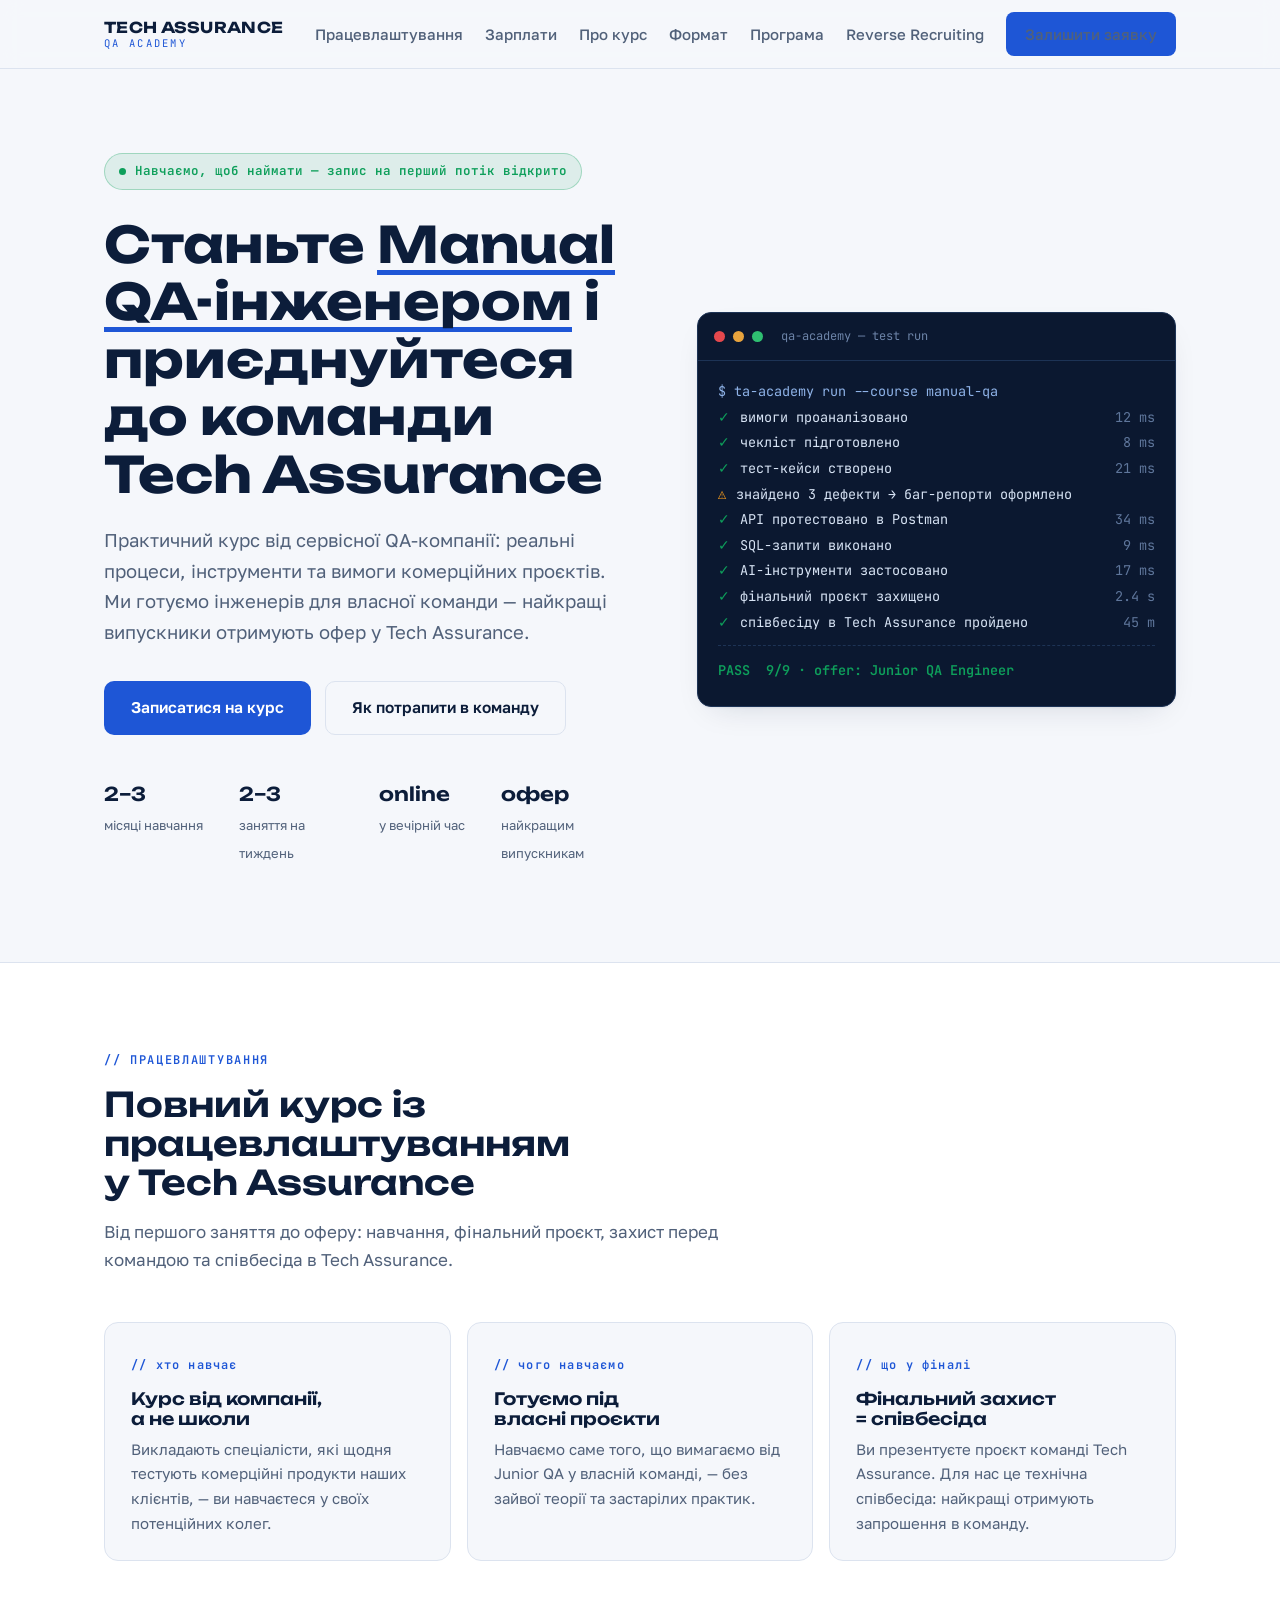
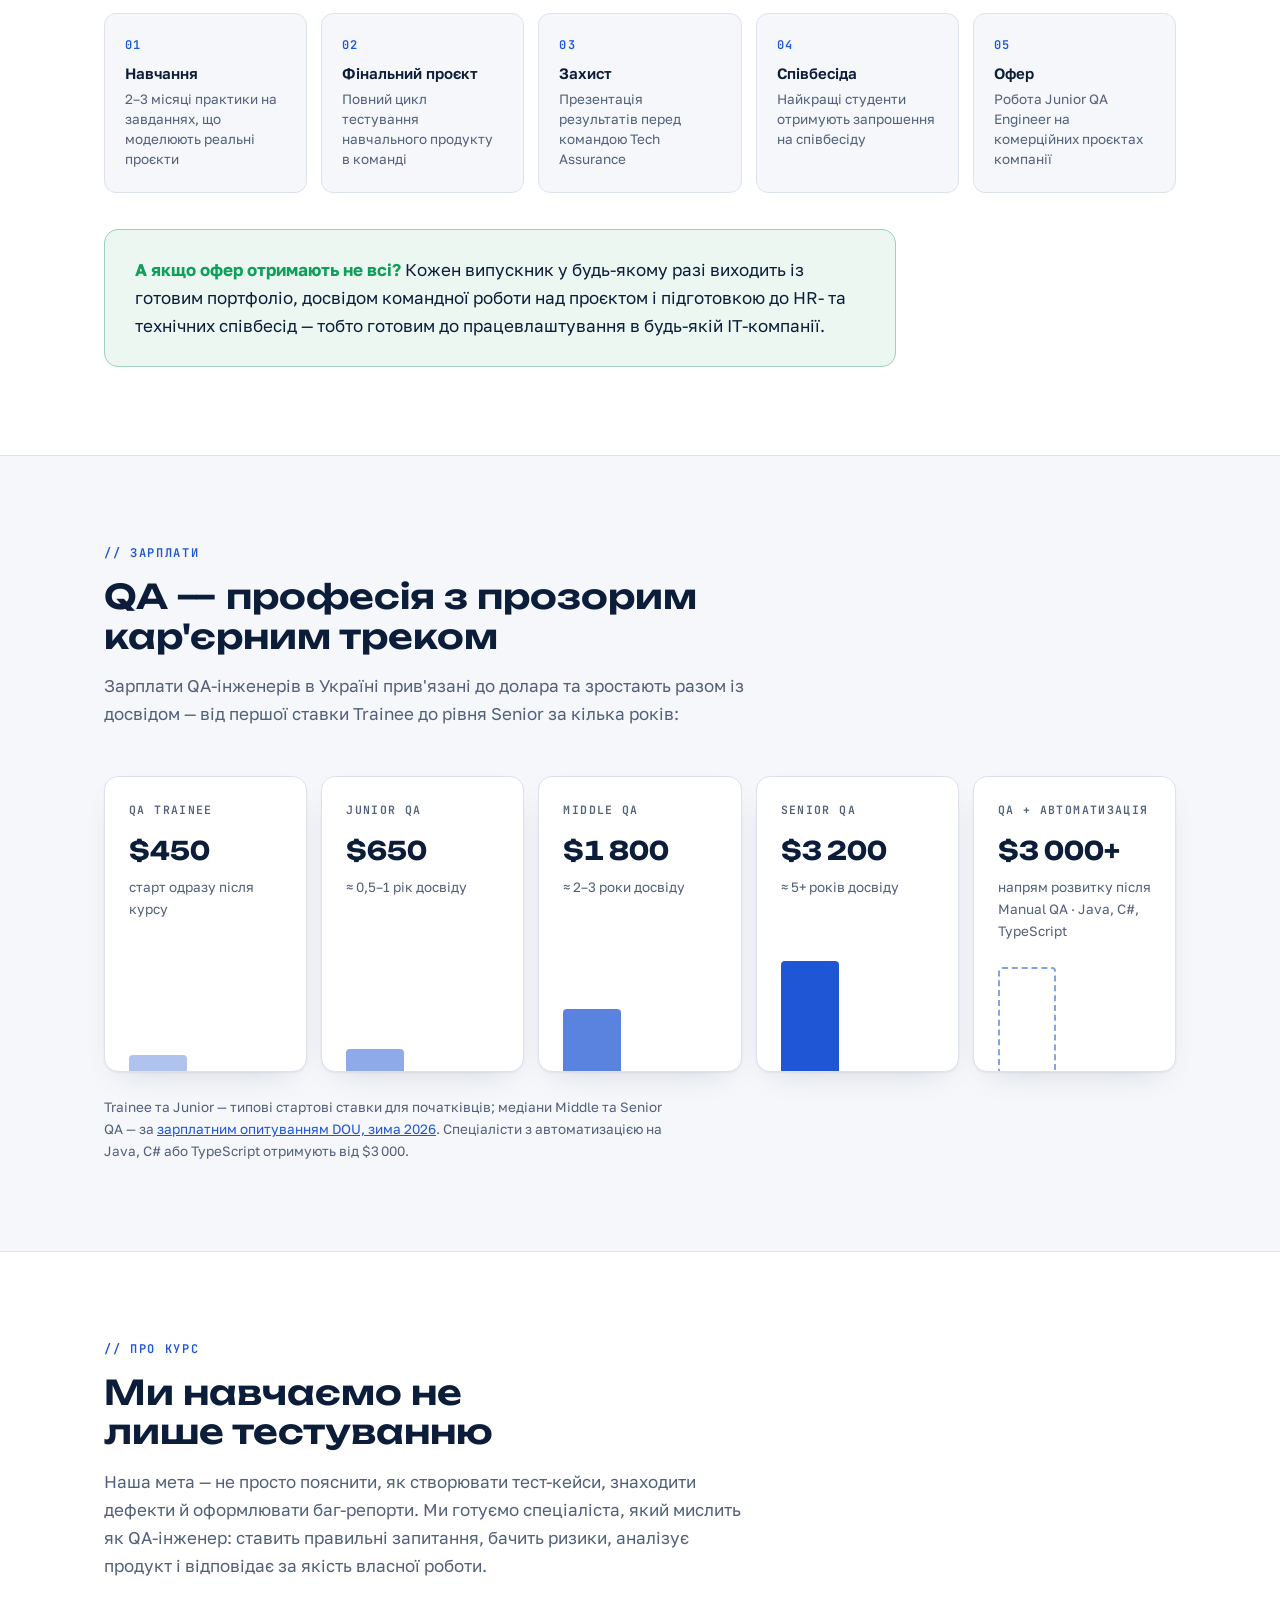
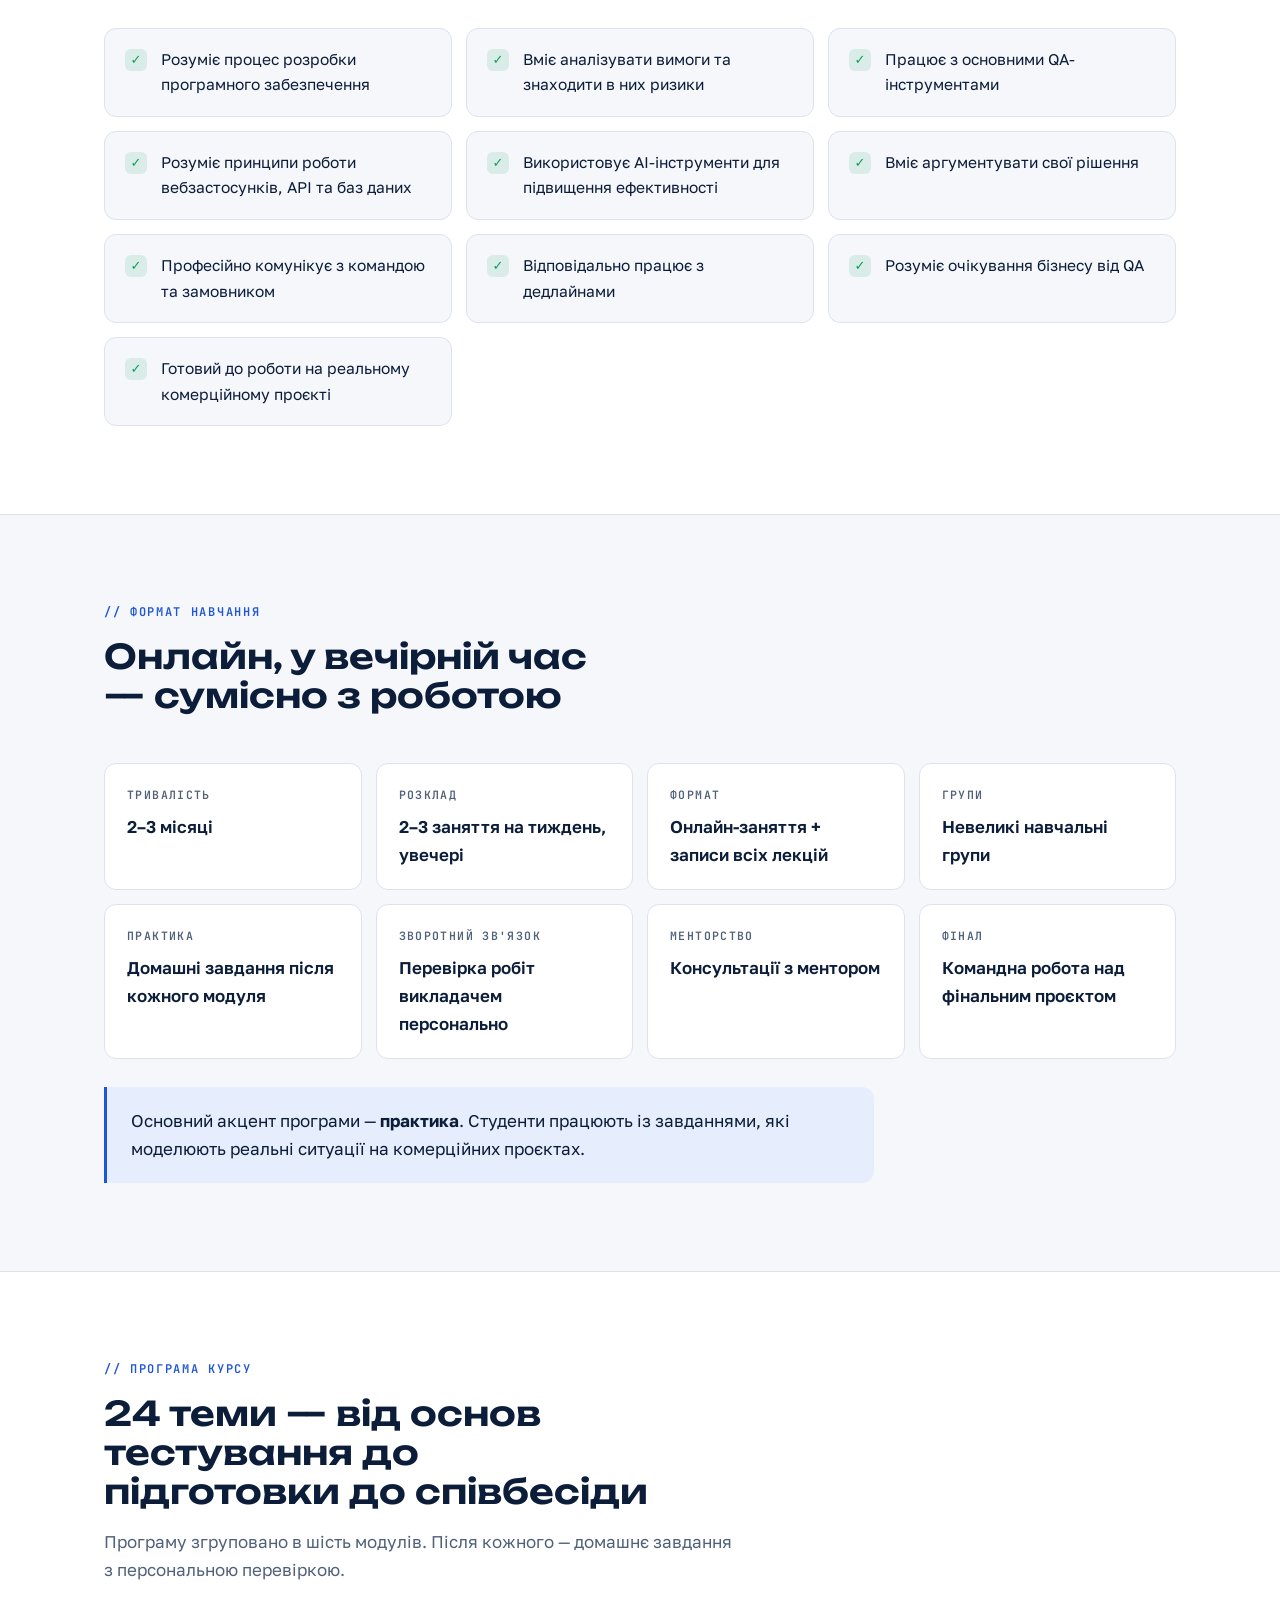
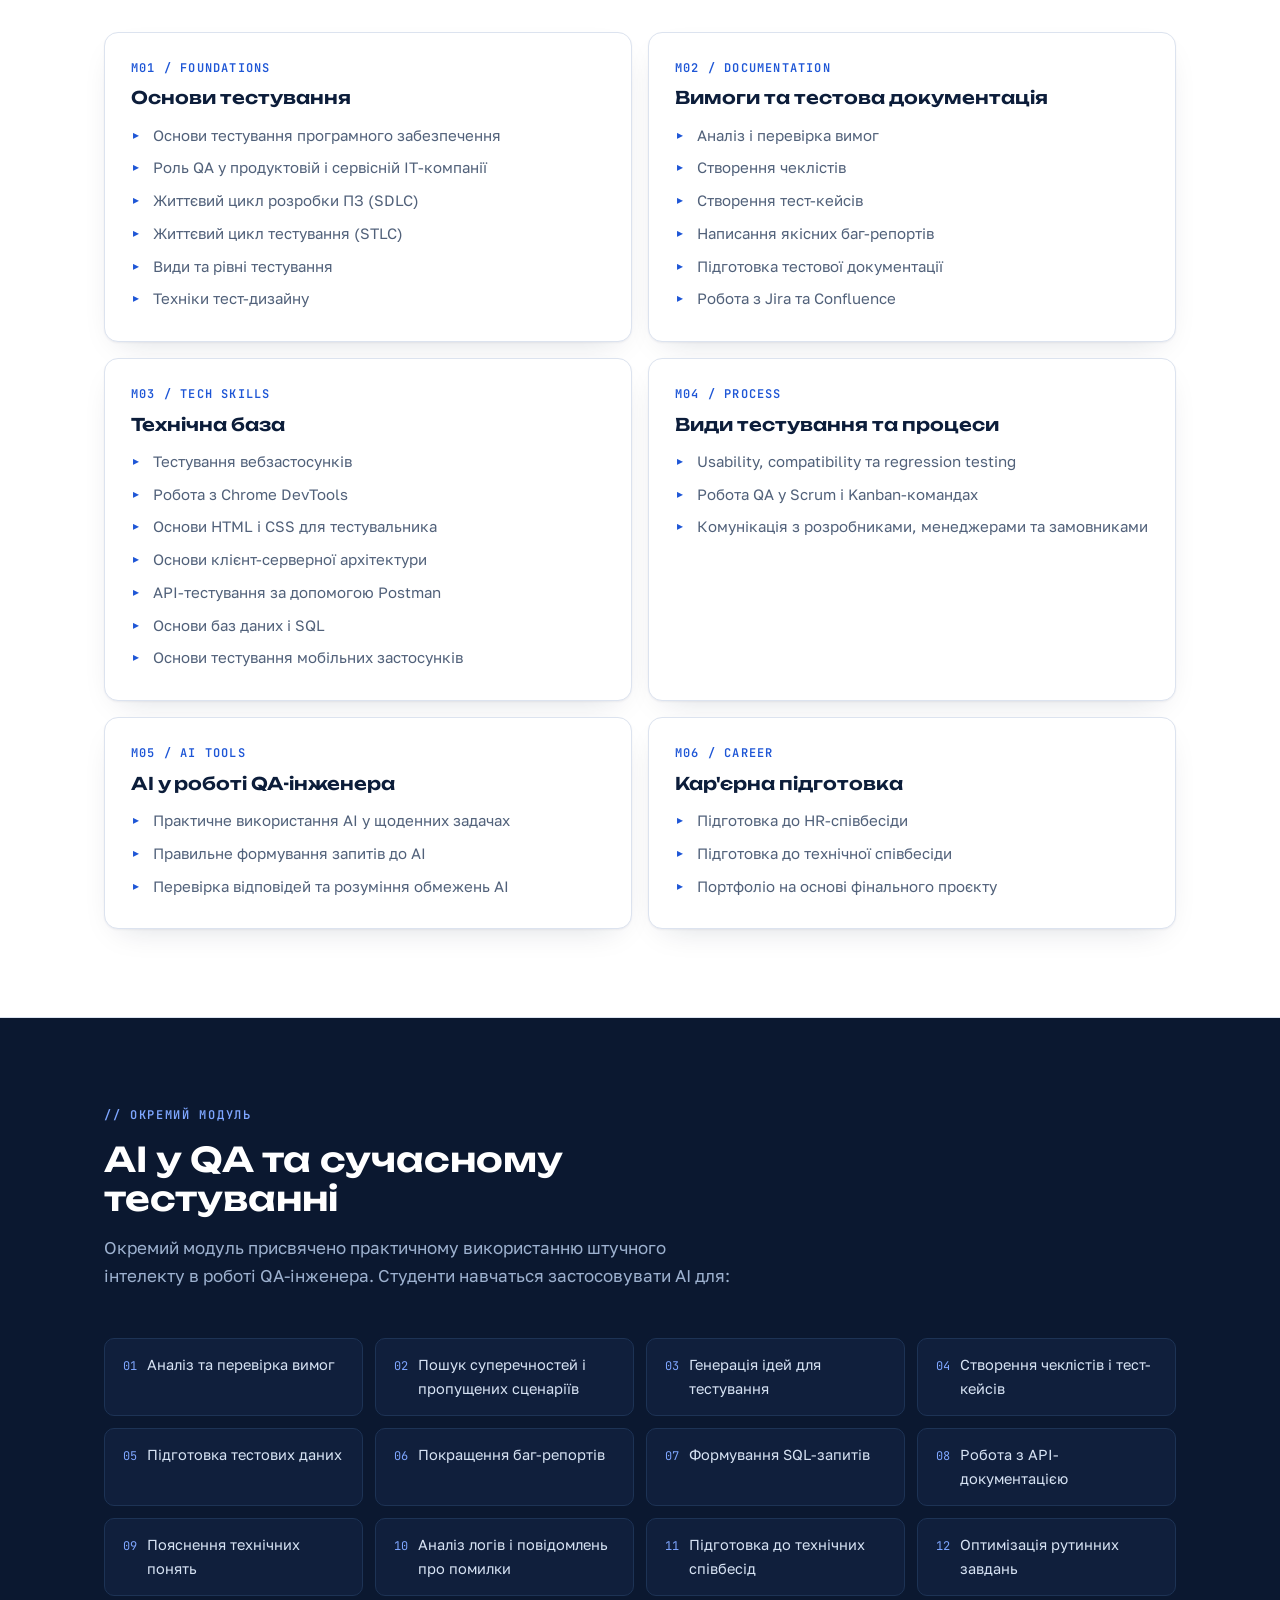
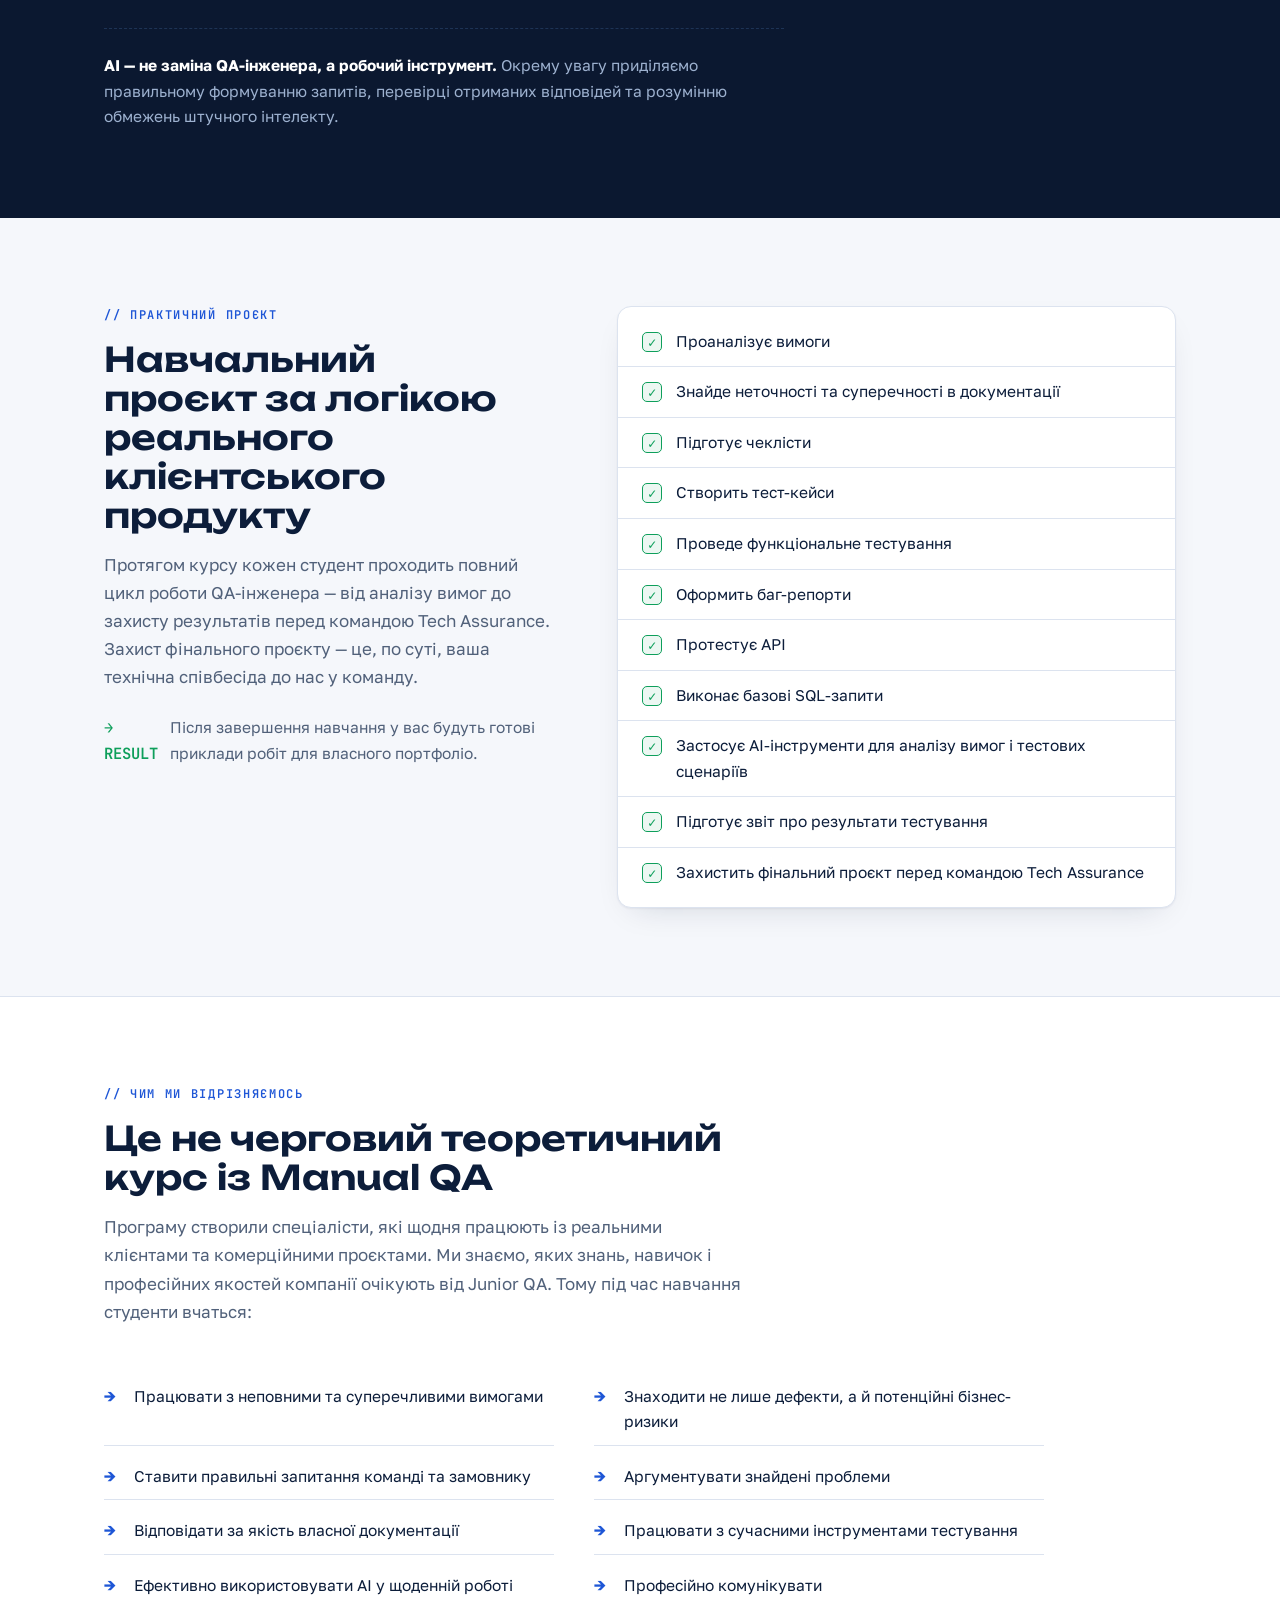
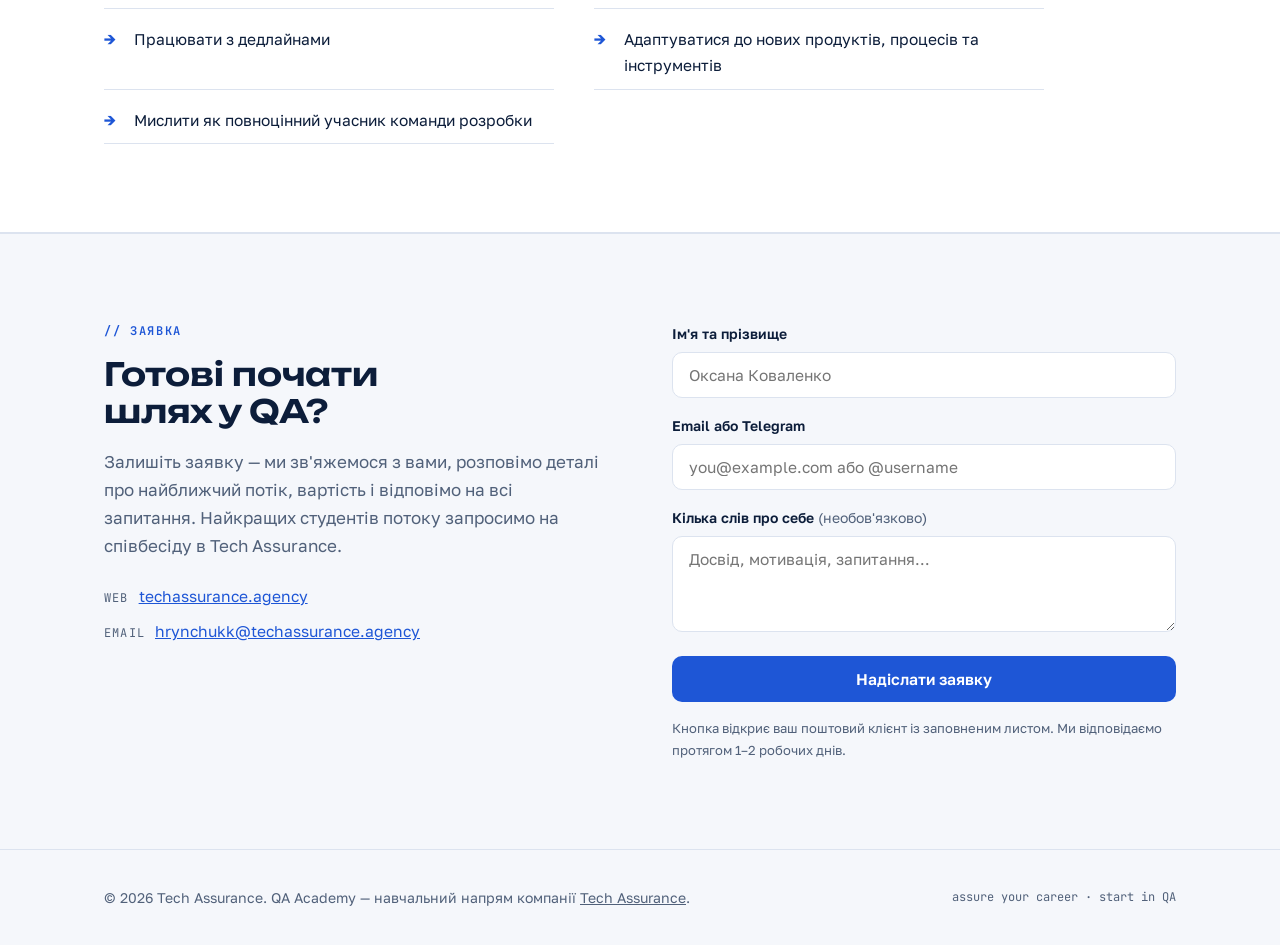
==== index.html @ d57b87f7 "Add Reverse Recruiting page; extract shared design system to assets/ Turn the single-page landing in" ====
<!DOCTYPE html>
<html lang="uk">
<head>
<meta charset="UTF-8">
<meta name="viewport" content="width=device-width, initial-scale=1.0">
<title>Tech Assurance QA Academy — курс «Manual QA Engineer»</title>
<meta name="description" content="Практична програма підготовки Manual QA-інженерів до роботи на реальних комерційних проєктах. Онлайн, 2–3 місяці, з можливістю працевлаштування в Tech Assurance.">
<link rel="preconnect" href="https://fonts.googleapis.com">
<link rel="preconnect" href="https://fonts.gstatic.com" crossorigin>
<link href="https://fonts.googleapis.com/css2?family=Unbounded:wght@500;600;700&family=Golos+Text:wght@400;500;600&family=JetBrains+Mono:wght@400;600&display=swap" rel="stylesheet">
<link rel="stylesheet" href="assets/styles.css">
<script>document.documentElement.classList.add("js");</script>
</head>
<body>

<header class="site-header">
  <div class="wrap">
    <a class="logo" href="#top" aria-label="Tech Assurance QA Academy — на початок сторінки">
      <strong>TECH ASSURANCE</strong>
      <span>QA Academy</span>
    </a>
    <nav class="nav" id="nav" aria-label="Основна навігація">
      <a href="#career">Працевлаштування</a>
      <a href="#salary">Зарплати</a>
      <a href="#about">Про курс</a>
      <a href="#format">Формат</a>
      <a href="#program">Програма</a>
      <a href="reverse-recruiting.html">Reverse Recruiting</a>
      <a class="btn btn-primary btn-sm" href="#apply">Залишити заявку</a>
    </nav>
    <button class="nav-toggle" id="navToggle" aria-expanded="false" aria-controls="nav" aria-label="Відкрити меню">☰</button>
  </div>
</header>

<main id="top">

  <!-- ================= HERO ================= -->
  <section class="hero" aria-labelledby="hero-title">
    <div class="wrap">
      <div>
        <span class="hero-badge"><i class="dot" aria-hidden="true"></i>Навчаємо, щоб наймати — запис на перший потік відкрито</span>
        <h1 id="hero-title">Станьте <em>Manual QA-інженером</em> і приєднуйтеся до команди Tech Assurance</h1>
        <p class="hero-sub">Практичний курс від сервісної QA-компанії: реальні процеси, інструменти та вимоги комерційних проєктів. Ми готуємо інженерів для власної команди — найкращі випускники отримують офер у Tech Assurance.</p>
        <div class="hero-cta">
          <a class="btn btn-primary" href="#apply">Записатися на курс</a>
          <a class="btn btn-ghost" href="#career">Як потрапити в команду</a>
        </div>
        <div class="hero-stats" role="list">
          <div role="listitem"><strong>2–3</strong><span>місяці навчання</span></div>
          <div role="listitem"><strong>2–3</strong><span>заняття на тиждень</span></div>
          <div role="listitem"><strong>online</strong><span>у вечірній час</span></div>
          <div role="listitem"><strong>офер</strong><span>найкращим випускникам</span></div>
        </div>
      </div>

      <div class="term" aria-hidden="true">
        <div class="term-bar"><i></i><i></i><i></i><span>qa-academy — test run</span></div>
        <div class="term-body">
          <div class="line"><span class="cmd">$ ta-academy run --course manual-qa</span></div>
          <div class="line"><span class="ok">✓</span> вимоги проаналізовано <span class="dim">12 ms</span></div>
          <div class="line"><span class="ok">✓</span> чекліст підготовлено <span class="dim">8 ms</span></div>
          <div class="line"><span class="ok">✓</span> тест-кейси створено <span class="dim">21 ms</span></div>
          <div class="line"><span class="warn-t">⚠</span> знайдено 3 дефекти → баг-репорти оформлено</div>
          <div class="line"><span class="ok">✓</span> API протестовано в Postman <span class="dim">34 ms</span></div>
          <div class="line"><span class="ok">✓</span> SQL-запити виконано <span class="dim">9 ms</span></div>
          <div class="line"><span class="ok">✓</span> AI-інструменти застосовано <span class="dim">17 ms</span></div>
          <div class="line"><span class="ok">✓</span> фінальний проєкт захищено <span class="dim">2.4 s</span></div>
          <div class="line"><span class="ok">✓</span> співбесіду в Tech Assurance пройдено <span class="dim">45 m</span></div>
          <div class="line result">PASS &nbsp;9/9 · offer: Junior QA Engineer</div>
        </div>
      </div>
    </div>
  </section>

  <!-- ================= CAREER / HIRING ================= -->
  <section class="band" id="career" aria-labelledby="career-title">
    <div class="wrap">
      <div class="section-head reveal">
        <span class="eyebrow">// працевлаштування</span>
        <h2 id="career-title">Повний курс із працевлаштуванням у Tech Assurance</h2>
        <p>Від першого заняття до оферу: навчання, фінальний проєкт, захист перед командою та співбесіда в Tech Assurance.</p>
      </div>
      <div class="hire-cards">
        <div class="hire-card reveal">
          <span class="num">// хто навчає</span>
          <h3>Курс від компанії, а не школи</h3>
          <p>Викладають спеціалісти, які щодня тестують комерційні продукти наших клієнтів, — ви навчаєтеся у своїх потенційних колег.</p>
        </div>
        <div class="hire-card reveal">
          <span class="num">// чого навчаємо</span>
          <h3>Готуємо під власні проєкти</h3>
          <p>Навчаємо саме того, що вимагаємо від Junior QA у власній команді, — без зайвої теорії та застарілих практик.</p>
        </div>
        <div class="hire-card reveal">
          <span class="num">// що у фіналі</span>
          <h3>Фінальний захист = співбесіда</h3>
          <p>Ви презентуєте проєкт команді Tech Assurance. Для нас це технічна співбесіда: найкращі отримують запрошення в команду.</p>
        </div>
      </div>
      <div class="path">
        <div class="path-step reveal">
          <h3>Навчання</h3>
          <p>2–3 місяці практики на завданнях, що моделюють реальні проєкти</p>
        </div>
        <div class="path-step reveal">
          <h3>Фінальний проєкт</h3>
          <p>Повний цикл тестування навчального продукту в команді</p>
        </div>
        <div class="path-step reveal">
          <h3>Захист</h3>
          <p>Презентація результатів перед командою Tech Assurance</p>
        </div>
        <div class="path-step reveal">
          <h3>Співбесіда</h3>
          <p>Найкращі студенти отримують запрошення на співбесіду</p>
        </div>
        <div class="path-step reveal">
          <h3>Офер</h3>
          <p>Робота Junior QA Engineer на комерційних проєктах компанії</p>
        </div>
      </div>
      <p class="employ-note reveal"><strong>А якщо офер отримають не всі?</strong> Кожен випускник у будь-якому разі виходить із готовим портфоліо, досвідом командної роботи над проєктом і підготовкою до HR- та технічних співбесід — тобто готовим до працевлаштування в будь-якій IT-компанії.</p>
    </div>
  </section>

  <!-- ================= SALARY ================= -->
  <section id="salary" aria-labelledby="salary-title">
    <div class="wrap">
      <div class="section-head reveal">
        <span class="eyebrow">// зарплати</span>
        <h2 id="salary-title">QA — професія з прозорим кар'єрним треком</h2>
        <p>Зарплати QA-інженерів в Україні прив'язані до долара та зростають разом із досвідом — від першої ставки Trainee до рівня Senior за кілька років:</p>
      </div>
      <div class="salary-grid">
        <div class="sal-tile reveal">
          <span class="level">QA Trainee</span>
          <div class="value">$450</div>
          <p class="note">старт одразу після курсу</p>
          <div class="sal-plot"><div class="sal-bar" style="--h:14%; --bar:color-mix(in srgb, var(--accent) 32%, var(--paper));"></div></div>
        </div>
        <div class="sal-tile reveal">
          <span class="level">Junior QA</span>
          <div class="value">$650</div>
          <p class="note">≈ 0,5–1 рік досвіду</p>
          <div class="sal-plot"><div class="sal-bar" style="--h:20%; --bar:color-mix(in srgb, var(--accent) 48%, var(--paper));"></div></div>
        </div>
        <div class="sal-tile reveal">
          <span class="level">Middle QA</span>
          <div class="value">$1&#8201;800</div>
          <p class="note">≈ 2–3 роки досвіду</p>
          <div class="sal-plot"><div class="sal-bar" style="--h:56%; --bar:color-mix(in srgb, var(--accent) 72%, var(--paper));"></div></div>
        </div>
        <div class="sal-tile reveal">
          <span class="level">Senior QA</span>
          <div class="value">$3&#8201;200</div>
          <p class="note">≈ 5+ років досвіду</p>
          <div class="sal-plot"><div class="sal-bar" style="--h:100%; --bar:var(--accent);"></div></div>
        </div>
        <div class="sal-tile reveal">
          <span class="level">QA + автоматизація</span>
          <div class="value">$3&#8201;000+</div>
          <p class="note">напрям розвитку після Manual QA · Java, C#, TypeScript</p>
          <div class="sal-plot"><div class="sal-bar open" style="--h:94%;"></div></div>
        </div>
      </div>
      <p class="salary-src reveal">Trainee та Junior — типові стартові ставки для початківців; медіани Middle та Senior QA — за <a href="https://dou.ua/lenta/articles/salary-report-qa-winter-2026/" target="_blank" rel="noopener">зарплатним опитуванням DOU, зима 2026</a>. Спеціалісти з автоматизацією на Java, C# або TypeScript отримують від $3&#8201;000.</p>
    </div>
  </section>

  <!-- ================= ABOUT / SKILLS ================= -->
  <section class="band" id="about" aria-labelledby="about-title">
    <div class="wrap">
      <div class="section-head reveal">
        <span class="eyebrow">// про курс</span>
        <h2 id="about-title">Ми навчаємо не лише тестуванню</h2>
        <p>Наша мета — не просто пояснити, як створювати тест-кейси, знаходити дефекти й оформлювати баг-репорти. Ми готуємо спеціаліста, який мислить як QA-інженер: ставить правильні запитання, бачить ризики, аналізує продукт і відповідає за якість власної роботи.</p>
      </div>
      <div class="skills-grid">
        <div class="skill reveal"><span class="tick">✓</span>Розуміє процес розробки програмного забезпечення</div>
        <div class="skill reveal"><span class="tick">✓</span>Вміє аналізувати вимоги та знаходити в них ризики</div>
        <div class="skill reveal"><span class="tick">✓</span>Працює з основними QA-інструментами</div>
        <div class="skill reveal"><span class="tick">✓</span>Розуміє принципи роботи вебзастосунків, API та баз даних</div>
        <div class="skill reveal"><span class="tick">✓</span>Використовує AI-інструменти для підвищення ефективності</div>
        <div class="skill reveal"><span class="tick">✓</span>Вміє аргументувати свої рішення</div>
        <div class="skill reveal"><span class="tick">✓</span>Професійно комунікує з командою та замовником</div>
        <div class="skill reveal"><span class="tick">✓</span>Відповідально працює з дедлайнами</div>
        <div class="skill reveal"><span class="tick">✓</span>Розуміє очікування бізнесу від QA</div>
        <div class="skill reveal"><span class="tick">✓</span>Готовий до роботи на реальному комерційному проєкті</div>
      </div>
    </div>
  </section>

  <!-- ================= FORMAT ================= -->
  <section id="format" aria-labelledby="format-title">
    <div class="wrap">
      <div class="section-head reveal">
        <span class="eyebrow">// формат навчання</span>
        <h2 id="format-title">Онлайн, у вечірній час — сумісно з роботою</h2>
      </div>
      <dl class="spec">
        <div class="spec-item reveal"><dt>Тривалість</dt><dd>2–3 місяці</dd></div>
        <div class="spec-item reveal"><dt>Розклад</dt><dd>2–3 заняття на тиждень, увечері</dd></div>
        <div class="spec-item reveal"><dt>Формат</dt><dd>Онлайн-заняття + записи всіх лекцій</dd></div>
        <div class="spec-item reveal"><dt>Групи</dt><dd>Невеликі навчальні групи</dd></div>
        <div class="spec-item reveal"><dt>Практика</dt><dd>Домашні завдання після кожного модуля</dd></div>
        <div class="spec-item reveal"><dt>Зворотний зв'язок</dt><dd>Перевірка робіт викладачем персонально</dd></div>
        <div class="spec-item reveal"><dt>Менторство</dt><dd>Консультації з ментором</dd></div>
        <div class="spec-item reveal"><dt>Фінал</dt><dd>Командна робота над фінальним проєктом</dd></div>
      </dl>
      <p class="format-note reveal">Основний акцент програми — <strong>практика</strong>. Студенти працюють із завданнями, які моделюють реальні ситуації на комерційних проєктах.</p>
    </div>
  </section>

  <!-- ================= PROGRAM ================= -->
  <section class="band" id="program" aria-labelledby="program-title">
    <div class="wrap">
      <div class="section-head reveal">
        <span class="eyebrow">// програма курсу</span>
        <h2 id="program-title">24 теми — від основ тестування до підготовки до співбесіди</h2>
        <p>Програму згруповано в шість модулів. Після кожного — домашнє завдання з персональною перевіркою.</p>
      </div>
      <div class="modules">
        <article class="module reveal">
          <span class="module-code">M01 / FOUNDATIONS</span>
          <h3>Основи тестування</h3>
          <ul>
            <li>Основи тестування програмного забезпечення</li>
            <li>Роль QA у продуктовій і сервісній IT-компанії</li>
            <li>Життєвий цикл розробки ПЗ (SDLC)</li>
            <li>Життєвий цикл тестування (STLC)</li>
            <li>Види та рівні тестування</li>
            <li>Техніки тест-дизайну</li>
          </ul>
        </article>
        <article class="module reveal">
          <span class="module-code">M02 / DOCUMENTATION</span>
          <h3>Вимоги та тестова документація</h3>
          <ul>
            <li>Аналіз і перевірка вимог</li>
            <li>Створення чеклістів</li>
            <li>Створення тест-кейсів</li>
            <li>Написання якісних баг-репортів</li>
            <li>Підготовка тестової документації</li>
            <li>Робота з Jira та Confluence</li>
          </ul>
        </article>
        <article class="module reveal">
          <span class="module-code">M03 / TECH SKILLS</span>
          <h3>Технічна база</h3>
          <ul>
            <li>Тестування вебзастосунків</li>
            <li>Робота з Chrome DevTools</li>
            <li>Основи HTML і CSS для тестувальника</li>
            <li>Основи клієнт-серверної архітектури</li>
            <li>API-тестування за допомогою Postman</li>
            <li>Основи баз даних і SQL</li>
            <li>Основи тестування мобільних застосунків</li>
          </ul>
        </article>
        <article class="module reveal">
          <span class="module-code">M04 / PROCESS</span>
          <h3>Види тестування та процеси</h3>
          <ul>
            <li>Usability, compatibility та regression testing</li>
            <li>Робота QA у Scrum і Kanban-командах</li>
            <li>Комунікація з розробниками, менеджерами та замовниками</li>
          </ul>
        </article>
        <article class="module reveal">
          <span class="module-code">M05 / AI TOOLS</span>
          <h3>AI у роботі QA-інженера</h3>
          <ul>
            <li>Практичне використання AI у щоденних задачах</li>
            <li>Правильне формування запитів до AI</li>
            <li>Перевірка відповідей та розуміння обмежень AI</li>
          </ul>
        </article>
        <article class="module reveal">
          <span class="module-code">M06 / CAREER</span>
          <h3>Кар'єрна підготовка</h3>
          <ul>
            <li>Підготовка до HR-співбесіди</li>
            <li>Підготовка до технічної співбесіди</li>
            <li>Портфоліо на основі фінального проєкту</li>
          </ul>
        </article>
      </div>
    </div>
  </section>

  <!-- ================= AI ================= -->
  <section class="ai-band" id="ai" aria-labelledby="ai-title">
    <div class="wrap">
      <div class="section-head reveal">
        <span class="eyebrow">// окремий модуль</span>
        <h2 id="ai-title">AI у QA та сучасному тестуванні</h2>
        <p>Окремий модуль присвячено практичному використанню штучного інтелекту в роботі QA-інженера. Студенти навчаться застосовувати AI для:</p>
      </div>
      <div class="ai-grid">
        <div class="ai-chip reveal"><span class="mono">01</span>Аналіз та перевірка вимог</div>
        <div class="ai-chip reveal"><span class="mono">02</span>Пошук суперечностей і пропущених сценаріїв</div>
        <div class="ai-chip reveal"><span class="mono">03</span>Генерація ідей для тестування</div>
        <div class="ai-chip reveal"><span class="mono">04</span>Створення чеклістів і тест-кейсів</div>
        <div class="ai-chip reveal"><span class="mono">05</span>Підготовка тестових даних</div>
        <div class="ai-chip reveal"><span class="mono">06</span>Покращення баг-репортів</div>
        <div class="ai-chip reveal"><span class="mono">07</span>Формування SQL-запитів</div>
        <div class="ai-chip reveal"><span class="mono">08</span>Робота з API-документацією</div>
        <div class="ai-chip reveal"><span class="mono">09</span>Пояснення технічних понять</div>
        <div class="ai-chip reveal"><span class="mono">10</span>Аналіз логів і повідомлень про помилки</div>
        <div class="ai-chip reveal"><span class="mono">11</span>Підготовка до технічних співбесід</div>
        <div class="ai-chip reveal"><span class="mono">12</span>Оптимізація рутинних завдань</div>
      </div>
      <p class="ai-note reveal"><strong>AI — не заміна QA-інженера, а робочий інструмент.</strong> Окрему увагу приділяємо правильному формуванню запитів, перевірці отриманих відповідей та розумінню обмежень штучного інтелекту.</p>
    </div>
  </section>

  <!-- ================= PROJECT ================= -->
  <section id="project" aria-labelledby="project-title">
    <div class="wrap project-wrap">
      <div class="section-head reveal" style="margin-bottom: 0;">
        <span class="eyebrow">// практичний проєкт</span>
        <h2 id="project-title">Навчальний проєкт за логікою реального клієнтського продукту</h2>
        <p style="margin-top: 16px;">Протягом курсу кожен студент проходить повний цикл роботи QA-інженера — від аналізу вимог до захисту результатів перед командою Tech Assurance. Захист фінального проєкту — це, по суті, ваша технічна співбесіда до нас у команду.</p>
        <div class="portfolio-note">
          <span class="mono">→ RESULT</span>
          <span>Після завершення навчання у вас будуть готові приклади робіт для власного портфоліо.</span>
        </div>
      </div>
      <ul class="checklist reveal">
        <li><span class="box">✓</span>Проаналізує вимоги</li>
        <li><span class="box">✓</span>Знайде неточності та суперечності в документації</li>
        <li><span class="box">✓</span>Підготує чеклісти</li>
        <li><span class="box">✓</span>Створить тест-кейси</li>
        <li><span class="box">✓</span>Проведе функціональне тестування</li>
        <li><span class="box">✓</span>Оформить баг-репорти</li>
        <li><span class="box">✓</span>Протестує API</li>
        <li><span class="box">✓</span>Виконає базові SQL-запити</li>
        <li><span class="box">✓</span>Застосує AI-інструменти для аналізу вимог і тестових сценаріїв</li>
        <li><span class="box">✓</span>Підготує звіт про результати тестування</li>
        <li><span class="box">✓</span>Захистить фінальний проєкт перед командою Tech Assurance</li>
      </ul>
    </div>
  </section>

  <!-- ================= DIFFERENCE ================= -->
  <section class="band" aria-labelledby="diff-title">
    <div class="wrap">
      <div class="section-head reveal">
        <span class="eyebrow">// чим ми відрізняємось</span>
        <h2 id="diff-title">Це не черговий теоретичний курс із Manual QA</h2>
        <p>Програму створили спеціалісти, які щодня працюють із реальними клієнтами та комерційними проєктами. Ми знаємо, яких знань, навичок і професійних якостей компанії очікують від Junior QA. Тому під час навчання студенти вчаться:</p>
      </div>
      <ul class="diff-grid">
        <li class="reveal">Працювати з неповними та суперечливими вимогами</li>
        <li class="reveal">Знаходити не лише дефекти, а й потенційні бізнес-ризики</li>
        <li class="reveal">Ставити правильні запитання команді та замовнику</li>
        <li class="reveal">Аргументувати знайдені проблеми</li>
        <li class="reveal">Відповідати за якість власної документації</li>
        <li class="reveal">Працювати з сучасними інструментами тестування</li>
        <li class="reveal">Ефективно використовувати AI у щоденній роботі</li>
        <li class="reveal">Професійно комунікувати</li>
        <li class="reveal">Працювати з дедлайнами</li>
        <li class="reveal">Адаптуватися до нових продуктів, процесів та інструментів</li>
        <li class="reveal">Мислити як повноцінний учасник команди розробки</li>
      </ul>
    </div>
  </section>

  <!-- ================= APPLY ================= -->
  <section class="apply" id="apply" aria-labelledby="apply-title">
    <div class="wrap apply-wrap">
      <div class="apply-side reveal">
        <span class="eyebrow">// заявка</span>
        <h2 id="apply-title">Готові почати шлях у QA?</h2>
        <p>Залишіть заявку — ми зв'яжемося з вами, розповімо деталі про найближчий потік, вартість і відповімо на всі запитання. Найкращих студентів потоку запросимо на співбесіду в Tech Assurance.</p>
        <ul class="apply-contacts">
          <li><span class="mono">Web</span><a href="https://www.techassurance.agency/" target="_blank" rel="noopener">techassurance.agency</a></li>
          <li><span class="mono">Email</span><a href="mailto:hrynchukk@techassurance.agency">hrynchukk@techassurance.agency</a></li>
        </ul>
      </div>
      <form class="form reveal" id="applyForm" data-mailto="hrynchukk@techassurance.agency" data-subject="Заявка на курс Manual QA Engineer">
        <div class="field">
          <label for="f-name">Ім'я та прізвище</label>
          <input id="f-name" name="name" type="text" required autocomplete="name" placeholder="Оксана Коваленко">
        </div>
        <div class="field">
          <label for="f-contact">Email або Telegram</label>
          <input id="f-contact" name="contact" type="text" required placeholder="you@example.com або @username">
        </div>
        <div class="field">
          <label for="f-message">Кілька слів про себе <span style="font-weight:400;color:var(--muted)">(необов'язково)</span></label>
          <textarea id="f-message" name="message" placeholder="Досвід, мотивація, запитання…"></textarea>
        </div>
        <button class="btn btn-primary" type="submit">Надіслати заявку</button>
        <p class="form-hint">Кнопка відкриє ваш поштовий клієнт із заповненим листом. Ми відповідаємо протягом 1–2 робочих днів.</p>
      </form>
    </div>
  </section>

</main>

<footer class="site-footer">
  <div class="wrap">
    <p>© 2026 Tech Assurance. QA Academy — навчальний напрям компанії <a href="https://www.techassurance.agency/" target="_blank" rel="noopener">Tech Assurance</a>.</p>
    <p class="mono" style="font-size:12px;">assure your career · start in QA</p>
  </div>
</footer>

<script defer src="assets/main.js"></script>

</body>
</html>
---- assets/styles.css ----
/* ============================================================
   Tech Assurance QA Academy — landing page
   Фірмові кольори винесено в токени нижче: щоб привести сторінку
   у відповідність до брендбуку, достатньо замінити значення тут.
   ============================================================ */
:root {
  --paper: #f5f7fb;
  --card: #ffffff;
  --ink: #0c1d3a;
  --muted: #51617a;
  --line: #dce3ef;
  --accent: #1e56d6;        /* основний брендовий колір (кнопки, посилання) */
  --accent-ink: #ffffff;
  --accent-soft: #e6edfc;
  --pass: #0e9f5b;          /* семантика QA: тест пройдено */
  --fail: #e5484d;          /* семантика QA: дефект */
  --warn: #d98b1f;          /* семантика QA: попередження */
  --term-bg: #0b1830;       /* термінал у hero — завжди темний */
  --term-ink: #d7e3f4;
  --term-line: #1d3355;
  --shadow: 0 1px 2px rgba(12, 29, 58, .05), 0 12px 32px -16px rgba(12, 29, 58, .18);
}
@media (prefers-color-scheme: dark) {
  :root {
    --paper: #0a1424;
    --card: #101d33;
    --ink: #e8eef7;
    --muted: #93a3bc;
    --line: #223350;
    --accent: #5b8cff;
    --accent-ink: #071228;
    --accent-soft: #16294a;
    --pass: #2fbf71;
    --fail: #f0666b;
    --warn: #e8a33d;
    --shadow: 0 1px 2px rgba(0, 0, 0, .3), 0 12px 32px -16px rgba(0, 0, 0, .5);
  }
}
:root[data-theme="light"] {
  --paper: #f5f7fb; --card: #ffffff; --ink: #0c1d3a; --muted: #51617a;
  --line: #dce3ef; --accent: #1e56d6; --accent-ink: #ffffff; --accent-soft: #e6edfc;
  --pass: #0e9f5b; --fail: #e5484d; --warn: #d98b1f;
  --shadow: 0 1px 2px rgba(12, 29, 58, .05), 0 12px 32px -16px rgba(12, 29, 58, .18);
}
:root[data-theme="dark"] {
  --paper: #0a1424; --card: #101d33; --ink: #e8eef7; --muted: #93a3bc;
  --line: #223350; --accent: #5b8cff; --accent-ink: #071228; --accent-soft: #16294a;
  --pass: #2fbf71; --fail: #f0666b; --warn: #e8a33d;
  --shadow: 0 1px 2px rgba(0, 0, 0, .3), 0 12px 32px -16px rgba(0, 0, 0, .5);
}

* { margin: 0; padding: 0; box-sizing: border-box; }
html { scroll-behavior: smooth; }
@media (prefers-reduced-motion: reduce) {
  html { scroll-behavior: auto; }
  *, *::before, *::after { animation: none !important; transition: none !important; }
}
body {
  font-family: "Golos Text", system-ui, -apple-system, "Segoe UI", sans-serif;
  background: var(--paper);
  color: var(--ink);
  line-height: 1.65;
  font-size: 17px;
  -webkit-font-smoothing: antialiased;
}
h1, h2, h3 {
  font-family: "Unbounded", "Golos Text", system-ui, sans-serif;
  line-height: 1.15;
  text-wrap: balance;
  font-weight: 600;
}
a { color: var(--accent); }
a:focus-visible, button:focus-visible, input:focus-visible, textarea:focus-visible, summary:focus-visible {
  outline: 2px solid var(--accent);
  outline-offset: 2px;
  border-radius: 4px;
}
.mono { font-family: "JetBrains Mono", ui-monospace, "SF Mono", Consolas, monospace; }
.wrap { max-width: 1120px; margin: 0 auto; padding: 0 24px; }
.eyebrow {
  font-family: "JetBrains Mono", ui-monospace, monospace;
  font-size: 12px;
  font-weight: 600;
  letter-spacing: .14em;
  text-transform: uppercase;
  color: var(--accent);
  display: block;
  margin-bottom: 14px;
}
section { padding: 88px 0; }
.section-head { max-width: 640px; margin-bottom: 48px; }
.section-head h2 { font-size: clamp(24px, 3.4vw, 34px); margin-bottom: 16px; }
.section-head p { color: var(--muted); max-width: 60ch; }

/* ---------- header ---------- */
.site-header {
  position: sticky; top: 0; z-index: 50;
  background: color-mix(in srgb, var(--paper) 88%, transparent);
  backdrop-filter: blur(10px);
  border-bottom: 1px solid var(--line);
}
.site-header .wrap {
  display: flex; align-items: center; justify-content: space-between;
  height: 68px; gap: 24px;
}
.logo { display: flex; flex-direction: column; text-decoration: none; color: var(--ink); line-height: 1.2; }
.logo strong {
  font-family: "Unbounded", sans-serif; font-weight: 700;
  font-size: 15px; letter-spacing: .02em; white-space: nowrap;
}
.logo span {
  font-family: "JetBrains Mono", monospace; font-size: 10.5px;
  letter-spacing: .22em; text-transform: uppercase; color: var(--accent);
}
.nav { display: flex; gap: 22px; align-items: center; }
.nav a {
  text-decoration: none; color: var(--muted); font-size: 15px; font-weight: 500;
  transition: color .15s;
}
.nav a:hover { color: var(--ink); }
.btn {
  display: inline-flex; align-items: center; justify-content: center; gap: 8px;
  font-family: inherit; font-size: 15.5px; font-weight: 600;
  padding: 13px 26px; border-radius: 10px; border: 1px solid transparent;
  cursor: pointer; text-decoration: none; white-space: nowrap;
  transition: transform .15s, box-shadow .15s, background .15s;
}
.btn-primary { background: var(--accent); color: var(--accent-ink); }
.btn-primary:hover { transform: translateY(-1px); box-shadow: 0 8px 20px -8px var(--accent); }
.btn-ghost { border-color: var(--line); color: var(--ink); background: transparent; }
.btn-ghost:hover { border-color: var(--accent); color: var(--accent); }
.btn-sm { padding: 9px 18px; font-size: 14px; border-radius: 8px; }
.nav-toggle {
  display: none; background: none; border: 1px solid var(--line); border-radius: 8px;
  width: 42px; height: 42px; cursor: pointer; color: var(--ink); font-size: 18px;
}
@media (max-width: 980px) {
  .nav {
    display: none; position: absolute; top: 68px; left: 0; right: 0;
    flex-direction: column; align-items: stretch; gap: 0;
    background: var(--paper); border-bottom: 1px solid var(--line); padding: 8px 24px 16px;
  }
  .nav.open { display: flex; }
  .nav a { padding: 12px 0; border-bottom: 1px solid var(--line); }
  .nav a:last-of-type { border-bottom: none; }
  .nav .btn { margin-top: 10px; }
  .nav-toggle { display: block; }
}

/* ---------- hero ---------- */
.hero { padding: 84px 0 96px; overflow: hidden; }
.hero .wrap {
  display: grid; grid-template-columns: minmax(0, 1.05fr) minmax(0, .95fr);
  gap: 64px; align-items: center;
}
.hero-badge {
  display: inline-flex; align-items: center; gap: 9px;
  font-family: "JetBrains Mono", monospace; font-size: 12.5px; font-weight: 600;
  color: var(--pass); background: color-mix(in srgb, var(--pass) 10%, transparent);
  border: 1px solid color-mix(in srgb, var(--pass) 30%, transparent);
  padding: 7px 14px; border-radius: 999px; margin-bottom: 26px;
}
.hero-badge .dot {
  width: 7px; height: 7px; border-radius: 50%; background: var(--pass);
  animation: pulse 2s infinite;
}
@keyframes pulse { 50% { opacity: .35; } }
.hero h1 { font-size: clamp(30px, 4.6vw, 50px); font-weight: 700; margin-bottom: 22px; }
.hero h1 em {
  font-style: normal; color: var(--ink);
  text-decoration: underline;
  text-decoration-color: var(--accent);
  text-decoration-thickness: 5px;
  text-underline-offset: 7px;
  text-decoration-skip-ink: none;
}
.hero-sub { color: var(--muted); font-size: 18.5px; max-width: 54ch; margin-bottom: 34px; }
.hero-cta { display: flex; gap: 14px; flex-wrap: wrap; margin-bottom: 44px; }
.hero-stats {
  display: grid; grid-template-columns: repeat(4, auto); gap: 12px 36px;
  justify-content: start;
}
.hero-stats div strong {
  display: block; font-family: "Unbounded", sans-serif;
  font-size: 19px; font-weight: 600; font-variant-numeric: tabular-nums;
}
.hero-stats div span { font-size: 13px; color: var(--muted); }
@media (max-width: 980px) {
  .hero .wrap { grid-template-columns: 1fr; gap: 48px; }
  .hero-stats { grid-template-columns: repeat(2, auto); }
}

/* терминал «прогону тестів» */
.term {
  background: var(--term-bg); color: var(--term-ink);
  border: 1px solid var(--term-line); border-radius: 14px;
  box-shadow: var(--shadow);
  font-family: "JetBrains Mono", ui-monospace, monospace;
  font-size: 13.5px; line-height: 1.9;
  overflow: hidden;
}
.term-bar {
  display: flex; align-items: center; gap: 8px;
  padding: 12px 16px; border-bottom: 1px solid var(--term-line);
}
.term-bar i { width: 11px; height: 11px; border-radius: 50%; display: block; }
.term-bar i:nth-child(1) { background: #e5484d; }
.term-bar i:nth-child(2) { background: #e8a33d; }
.term-bar i:nth-child(3) { background: #2fbf71; }
.term-bar span { margin-left: 10px; font-size: 12px; color: #6d84a8; }
.term-body { padding: 18px 20px 22px; overflow-x: auto; }
.term-body .line { display: flex; gap: 10px; white-space: nowrap; opacity: 0; animation: rise .4s ease forwards; }
.term-body .line:nth-child(1)  { animation-delay: .2s; }
.term-body .line:nth-child(2)  { animation-delay: .7s; }
.term-body .line:nth-child(3)  { animation-delay: 1.1s; }
.term-body .line:nth-child(4)  { animation-delay: 1.5s; }
.term-body .line:nth-child(5)  { animation-delay: 1.9s; }
.term-body .line:nth-child(6)  { animation-delay: 2.3s; }
.term-body .line:nth-child(7)  { animation-delay: 2.7s; }
.term-body .line:nth-child(8)  { animation-delay: 3.1s; }
.term-body .line:nth-child(9)  { animation-delay: 3.5s; }
.term-body .line:nth-child(10) { animation-delay: 4.1s; }
.term-body .line:nth-child(11) { animation-delay: 4.7s; }
@keyframes rise { from { opacity: 0; transform: translateY(4px); } to { opacity: 1; transform: none; } }
@media (prefers-reduced-motion: reduce) { .term-body .line { opacity: 1; } }
.term .ok { color: var(--pass); }
.term .warn-t { color: var(--warn); }
.term .cmd { color: #8fb3e8; }
.term .dim { color: #5f769b; margin-left: auto; }
.term .result {
  margin-top: 10px; padding-top: 12px; border-top: 1px dashed var(--term-line);
  color: var(--pass); font-weight: 600;
}

/* ---------- skills ---------- */
.band { background: var(--card); border-top: 1px solid var(--line); border-bottom: 1px solid var(--line); }
.skills-grid {
  display: grid; grid-template-columns: repeat(auto-fill, minmax(320px, 1fr));
  gap: 14px;
}
.skill {
  display: flex; gap: 14px; align-items: flex-start;
  background: var(--paper); border: 1px solid var(--line); border-radius: 12px;
  padding: 18px 20px; font-size: 15.5px;
}
.skill .tick {
  flex: none; width: 22px; height: 22px; margin-top: 2px;
  border-radius: 6px; background: color-mix(in srgb, var(--pass) 12%, transparent);
  color: var(--pass); display: grid; place-items: center; font-size: 13px; font-weight: 700;
}

/* ---------- format ---------- */
.spec {
  display: grid; grid-template-columns: repeat(auto-fit, minmax(240px, 1fr));
  gap: 14px;
}
.spec-item {
  background: var(--card); border: 1px solid var(--line); border-radius: 12px;
  padding: 22px 22px 20px;
}
.spec-item dt {
  font-family: "JetBrains Mono", monospace; font-size: 11.5px; font-weight: 600;
  letter-spacing: .12em; text-transform: uppercase; color: var(--muted); margin-bottom: 8px;
}
.spec-item dd { font-weight: 600; font-size: 17px; }
.format-note {
  margin-top: 28px; padding: 20px 24px; border-left: 3px solid var(--accent);
  background: var(--accent-soft); border-radius: 0 12px 12px 0;
  color: var(--ink); max-width: 70ch;
}

/* ---------- program ---------- */
.modules { display: grid; grid-template-columns: 1fr 1fr; gap: 16px; }
@media (max-width: 860px) { .modules { grid-template-columns: 1fr; } }
.module {
  background: var(--card); border: 1px solid var(--line); border-radius: 14px;
  padding: 26px 26px 22px; box-shadow: var(--shadow);
}
.module-code {
  font-family: "JetBrains Mono", monospace; font-size: 12px; font-weight: 600;
  color: var(--accent); letter-spacing: .1em; margin-bottom: 10px; display: block;
}
.module h3 { font-size: 17.5px; margin-bottom: 14px; }
.module ul { list-style: none; }
.module li {
  position: relative; padding-left: 22px; margin-bottom: 8px;
  font-size: 15px; color: var(--muted);
}
.module li::before {
  content: "▸"; position: absolute; left: 2px; color: var(--accent); font-size: 12px; top: 2px;
}

/* ---------- AI band ---------- */
.ai-band { background: var(--term-bg); color: var(--term-ink); }
.ai-band .eyebrow { color: #7ea6ff; }
.ai-band h2 { color: #ffffff; }
.ai-band .section-head p { color: #9db1cf; }
.ai-grid { display: grid; grid-template-columns: repeat(auto-fill, minmax(250px, 1fr)); gap: 12px; }
.ai-chip {
  font-size: 14.5px; padding: 14px 18px;
  background: #101f3c; border: 1px solid var(--term-line); border-radius: 10px;
  display: flex; gap: 10px; align-items: baseline;
}
.ai-chip .mono { color: #7ea6ff; font-size: 12px; flex: none; }
.ai-note {
  margin-top: 32px; max-width: 68ch; color: #9db1cf; font-size: 15.5px;
  padding-top: 24px; border-top: 1px dashed var(--term-line);
}
.ai-note strong { color: #ffffff; }

/* ---------- project checklist ---------- */
.project-wrap { display: grid; grid-template-columns: minmax(0, .9fr) minmax(0, 1.1fr); gap: 56px; align-items: start; }
@media (max-width: 900px) { .project-wrap { grid-template-columns: 1fr; } }
.checklist {
  background: var(--card); border: 1px solid var(--line); border-radius: 14px;
  box-shadow: var(--shadow); padding: 10px 0;
}
.checklist li {
  list-style: none; display: flex; gap: 14px; align-items: flex-start;
  padding: 12px 24px; font-size: 15.5px;
}
.checklist li + li { border-top: 1px solid var(--line); }
.checklist .box {
  flex: none; width: 20px; height: 20px; margin-top: 3px; border-radius: 5px;
  border: 1.5px solid var(--pass); color: var(--pass);
  display: grid; place-items: center; font-size: 12px; font-weight: 700;
  background: color-mix(in srgb, var(--pass) 8%, transparent);
}
.portfolio-note {
  margin-top: 24px; display: flex; gap: 12px; align-items: flex-start;
  font-size: 15.5px; color: var(--muted); max-width: 60ch;
}
.portfolio-note .mono { color: var(--pass); font-weight: 600; }

/* ---------- difference ---------- */
.diff-grid { display: grid; grid-template-columns: 1fr 1fr; gap: 8px 40px; max-width: 940px; }
@media (max-width: 800px) { .diff-grid { grid-template-columns: 1fr; } }
.diff-grid li {
  list-style: none; position: relative; padding: 10px 0 10px 30px;
  font-size: 15.5px; border-bottom: 1px solid var(--line);
}
.diff-grid li::before {
  content: "→"; position: absolute; left: 0; top: 10px;
  color: var(--accent); font-weight: 700;
}

/* ---------- employment path ---------- */
.path { display: grid; grid-template-columns: repeat(5, 1fr); gap: 14px; counter-reset: step; }
@media (max-width: 960px) { .path { grid-template-columns: 1fr; } }
.path-step {
  counter-increment: step;
  background: var(--paper); border: 1px solid var(--line); border-radius: 12px;
  padding: 22px 20px;
}
.path-step::before {
  content: "0" counter(step);
  font-family: "JetBrains Mono", monospace; font-size: 12px; font-weight: 600;
  color: var(--accent); display: block; margin-bottom: 10px; letter-spacing: .1em;
}
.path-step h3 { font-size: 15px; margin-bottom: 6px; font-family: "Golos Text", sans-serif; font-weight: 600; }
.path-step p { font-size: 13.5px; color: var(--muted); line-height: 1.5; }
.employ-note {
  margin-top: 36px; padding: 26px 30px; border-radius: 14px;
  background: color-mix(in srgb, var(--pass) 8%, var(--card));
  border: 1px solid color-mix(in srgb, var(--pass) 30%, var(--line));
  max-width: 72ch;
}
.employ-note strong { color: var(--pass); }
.hire-cards { display: grid; grid-template-columns: repeat(3, 1fr); gap: 16px; margin-bottom: 52px; }
@media (max-width: 900px) { .hire-cards { grid-template-columns: 1fr; } }
.hire-card {
  background: var(--paper); border: 1px solid var(--line); border-radius: 14px;
  padding: 26px 26px 24px;
}
.hire-card .num {
  font-family: "JetBrains Mono", monospace; font-size: 12px; font-weight: 600;
  color: var(--accent); letter-spacing: .1em;
}
.hire-card h3 { font-size: 17px; margin: 12px 0 8px; }
.hire-card p { font-size: 15px; color: var(--muted); }

/* ---------- salary grid ---------- */
.salary-grid { display: grid; grid-template-columns: repeat(5, minmax(0, 1fr)); gap: 14px; }
@media (max-width: 1080px) { .salary-grid { grid-template-columns: repeat(3, 1fr); } }
@media (max-width: 720px) { .salary-grid { grid-template-columns: repeat(2, 1fr); } }
@media (max-width: 480px) { .salary-grid { grid-template-columns: 1fr; } }
.sal-tile {
  background: var(--card); border: 1px solid var(--line); border-radius: 14px;
  padding: 24px 24px 0; box-shadow: var(--shadow);
  display: flex; flex-direction: column; overflow: hidden;
}
.sal-tile .level {
  font-family: "JetBrains Mono", monospace; font-size: 11.5px; font-weight: 600;
  letter-spacing: .12em; text-transform: uppercase; color: var(--muted);
}
.sal-tile .value {
  font-family: "Unbounded", sans-serif; font-weight: 700;
  font-size: clamp(22px, 2vw, 28px); font-variant-numeric: tabular-nums;
  margin: 10px 0 4px; color: var(--ink); white-space: nowrap;
}
.sal-tile .note { font-size: 13.5px; color: var(--muted); margin-bottom: 18px; }
.sal-plot { height: 110px; display: flex; align-items: flex-end; margin-top: auto; }
.sal-bar {
  width: 58px; height: var(--h); border-radius: 4px 4px 0 0;
  background: var(--bar); transition: height .8s ease;
}
.sal-bar.open {
  background: transparent;
  border: 2px dashed color-mix(in srgb, var(--accent) 55%, transparent);
  border-bottom: none;
}
.js .reveal:not(.in) .sal-bar { height: 0; }
.salary-src { margin-top: 24px; font-size: 13.5px; color: var(--muted); max-width: 70ch; }

/* ---------- apply ---------- */
.apply { border-top: 1px solid var(--line); }
.apply-wrap { display: grid; grid-template-columns: minmax(0, 1fr) minmax(0, 1fr); gap: 64px; }
@media (max-width: 900px) { .apply-wrap { grid-template-columns: 1fr; gap: 40px; } }
.apply h2 { font-size: clamp(24px, 3.2vw, 32px); margin-bottom: 18px; }
.apply-side p { color: var(--muted); max-width: 52ch; margin-bottom: 24px; }
.apply-contacts { list-style: none; display: grid; gap: 10px; font-size: 15.5px; }
.apply-contacts .mono { color: var(--muted); font-size: 12px; letter-spacing: .1em; text-transform: uppercase; margin-right: 10px; }
.form { display: grid; gap: 16px; }
.field label { display: block; font-size: 14px; font-weight: 600; margin-bottom: 7px; }
.field input, .field textarea {
  width: 100%; font-family: inherit; font-size: 15.5px; color: var(--ink);
  background: var(--card); border: 1px solid var(--line); border-radius: 10px;
  padding: 13px 16px; transition: border-color .15s;
}
.field input:focus, .field textarea:focus { border-color: var(--accent); outline: none; }
.field textarea { resize: vertical; min-height: 96px; }
.form-hint { font-size: 13px; color: var(--muted); }

/* ---------- footer ---------- */
.site-footer { border-top: 1px solid var(--line); padding: 36px 0; }
.site-footer .wrap {
  display: flex; justify-content: space-between; align-items: center;
  gap: 20px; flex-wrap: wrap;
}
.site-footer p { font-size: 14px; color: var(--muted); }
.site-footer a { color: var(--muted); }
.site-footer a:hover { color: var(--accent); }

/* scroll reveal — застосовується лише коли доступний JS (клас .js на <html>) */
.js .reveal { opacity: 0; transform: translateY(16px); transition: opacity .6s ease, transform .6s ease; }
.js .reveal.in { opacity: 1; transform: none; }
@media (prefers-reduced-motion: reduce) { .js .reveal { opacity: 1; transform: none; } }


/* ============================================================
   Reverse Recruiting — специфічні компоненти
   ============================================================ */
/* процес: вертикальний нумерований список */
.rr-steps { display: grid; gap: 14px; counter-reset: rr; max-width: 940px; }
.rr-step {
  counter-increment: rr;
  display: grid; grid-template-columns: auto 1fr; gap: 22px; align-items: start;
  background: var(--card); border: 1px solid var(--line); border-radius: 14px;
  padding: 24px 26px; box-shadow: var(--shadow);
}
.rr-step::before {
  content: counter(rr, decimal-leading-zero);
  font-family: "Unbounded", sans-serif; font-weight: 700; font-size: 22px;
  color: var(--accent); background: var(--accent-soft);
  width: 54px; height: 54px; border-radius: 13px;
  display: grid; place-items: center; font-variant-numeric: tabular-nums;
}
.rr-step h3 { font-size: 18px; margin-bottom: 6px; }
.rr-step p { color: var(--muted); font-size: 15.5px; }
@media (max-width: 560px) {
  .rr-step { grid-template-columns: 1fr; gap: 12px; padding: 20px; }
  .rr-step::before { width: 44px; height: 44px; font-size: 18px; }
}

/* побажання кандидата: картки-чипи */
.wish-grid { display: grid; grid-template-columns: repeat(auto-fill, minmax(240px, 1fr)); gap: 14px; }
.wish {
  display: flex; gap: 14px; align-items: center;
  background: var(--card); border: 1px solid var(--line); border-radius: 12px;
  padding: 16px 18px; font-size: 15.5px; font-weight: 500;
}
.wish .ic {
  flex: none; width: 36px; height: 36px; border-radius: 10px;
  background: var(--accent-soft); color: var(--accent);
  display: grid; place-items: center; font-size: 18px;
}
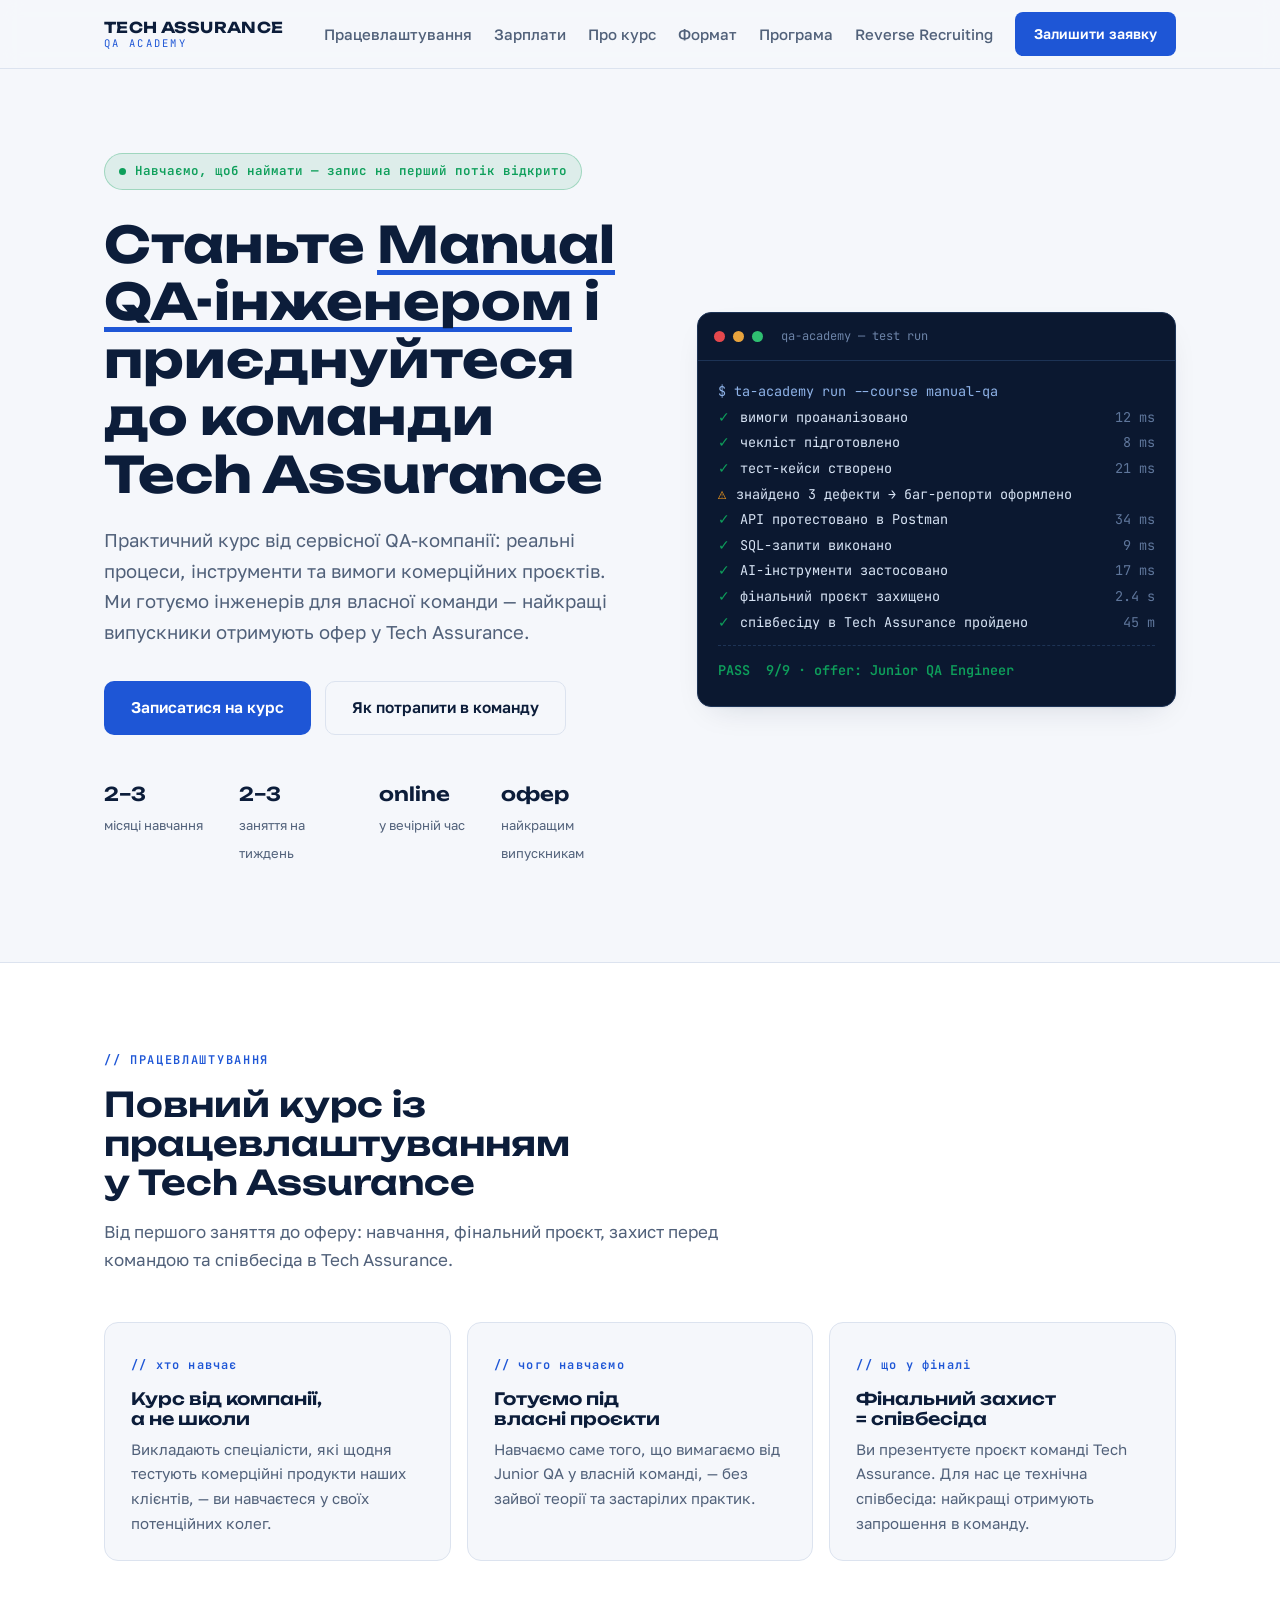
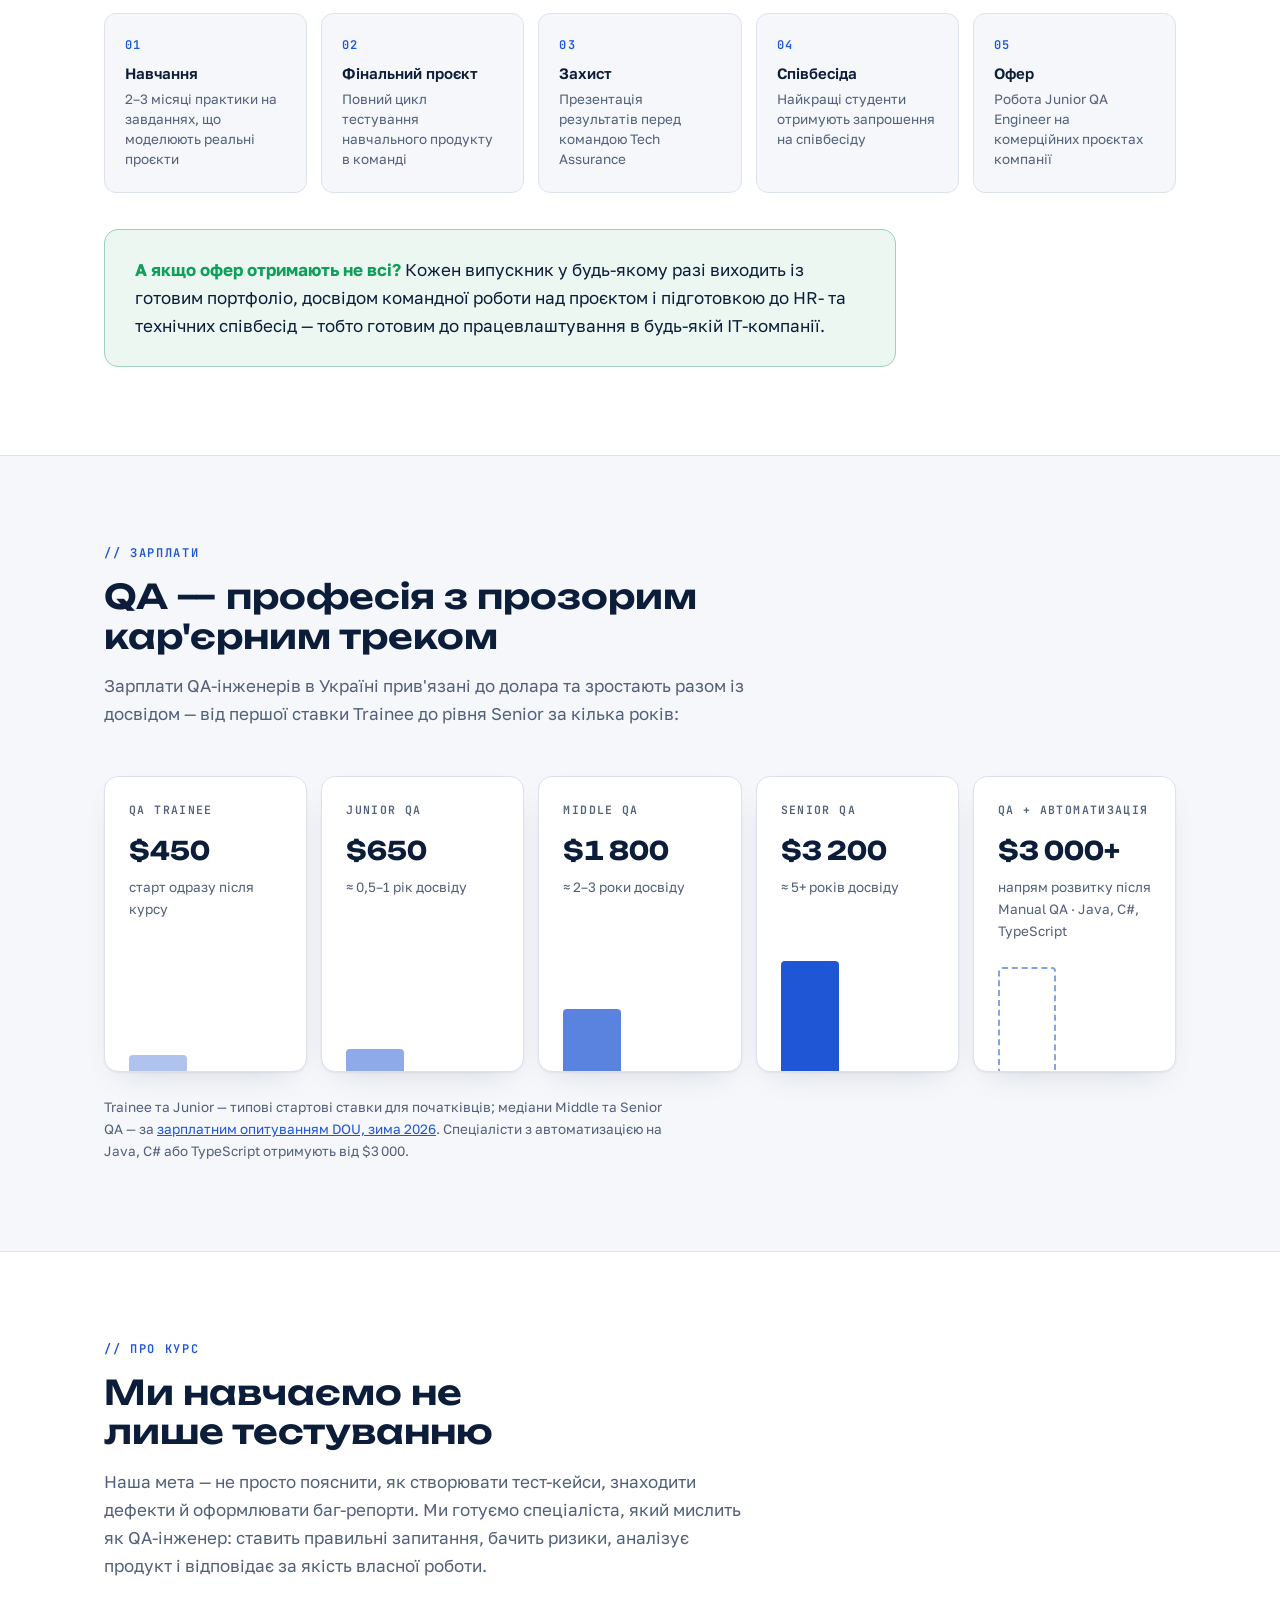
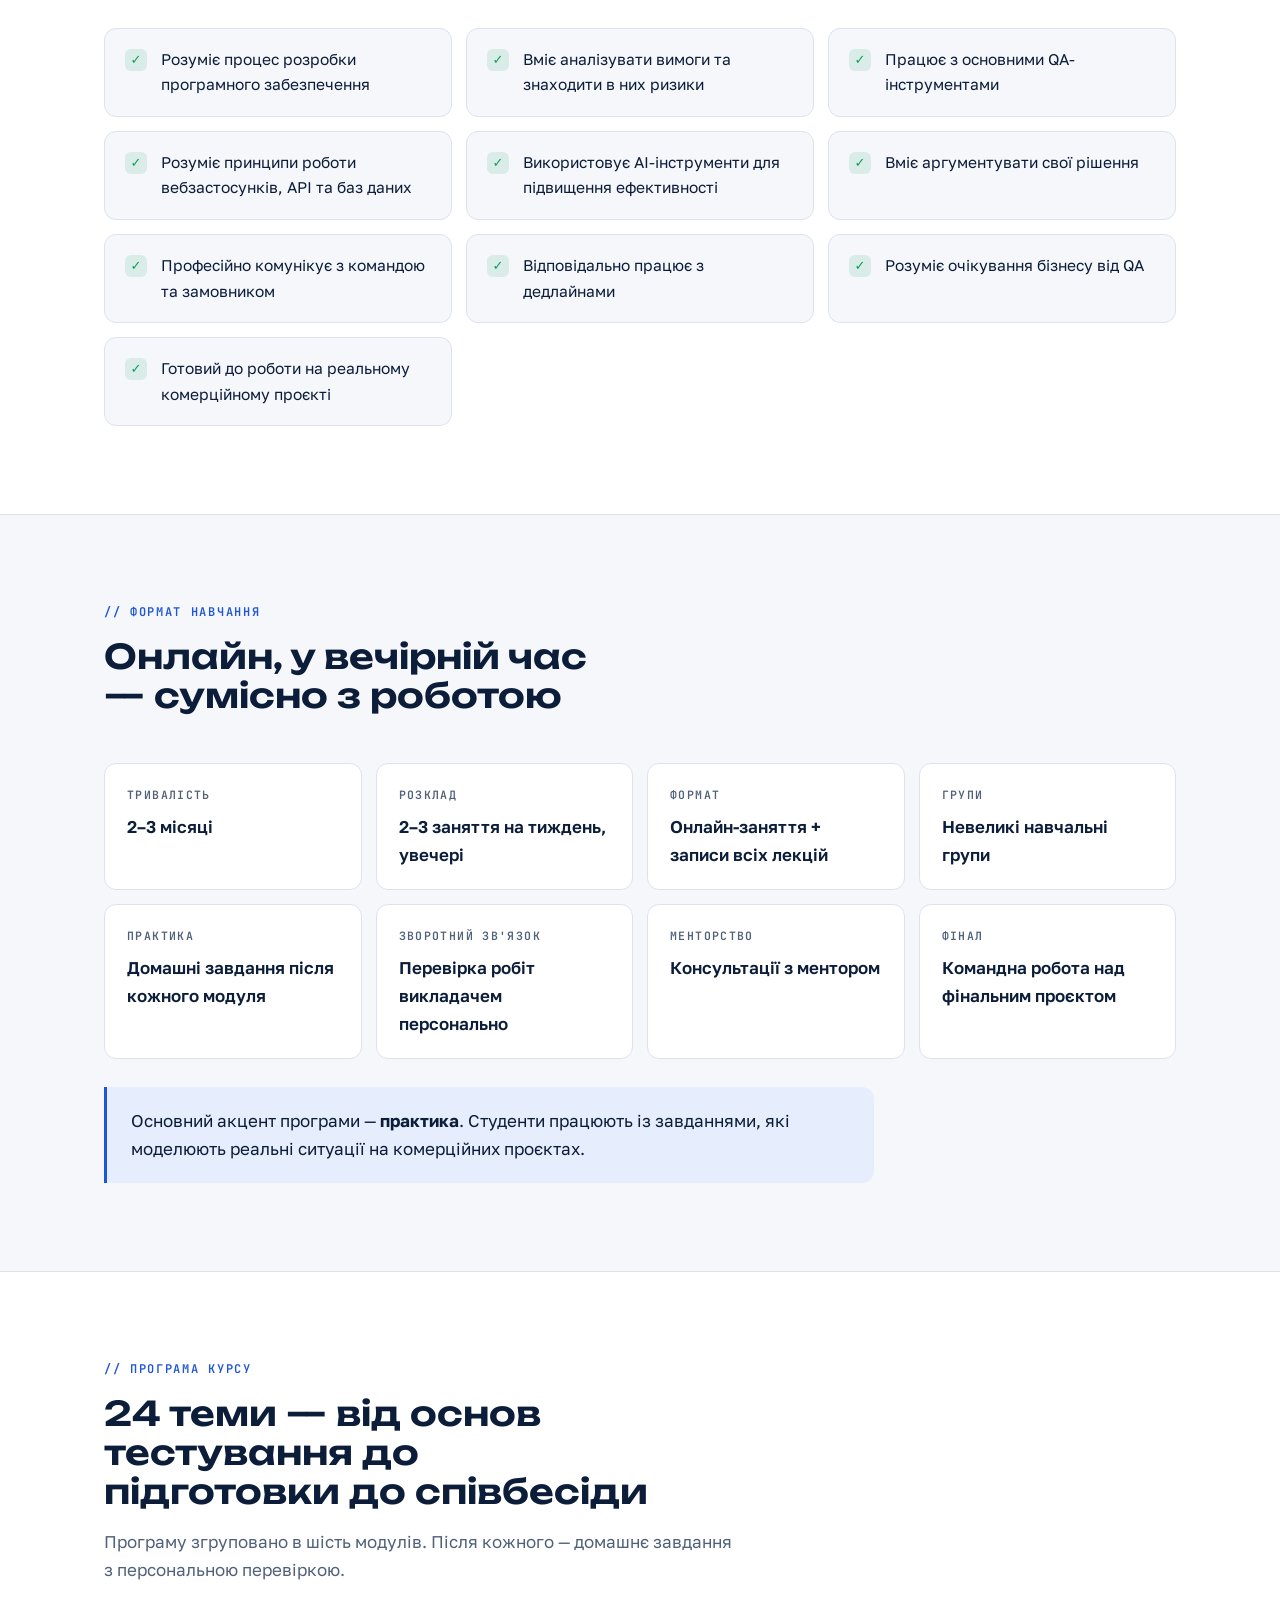
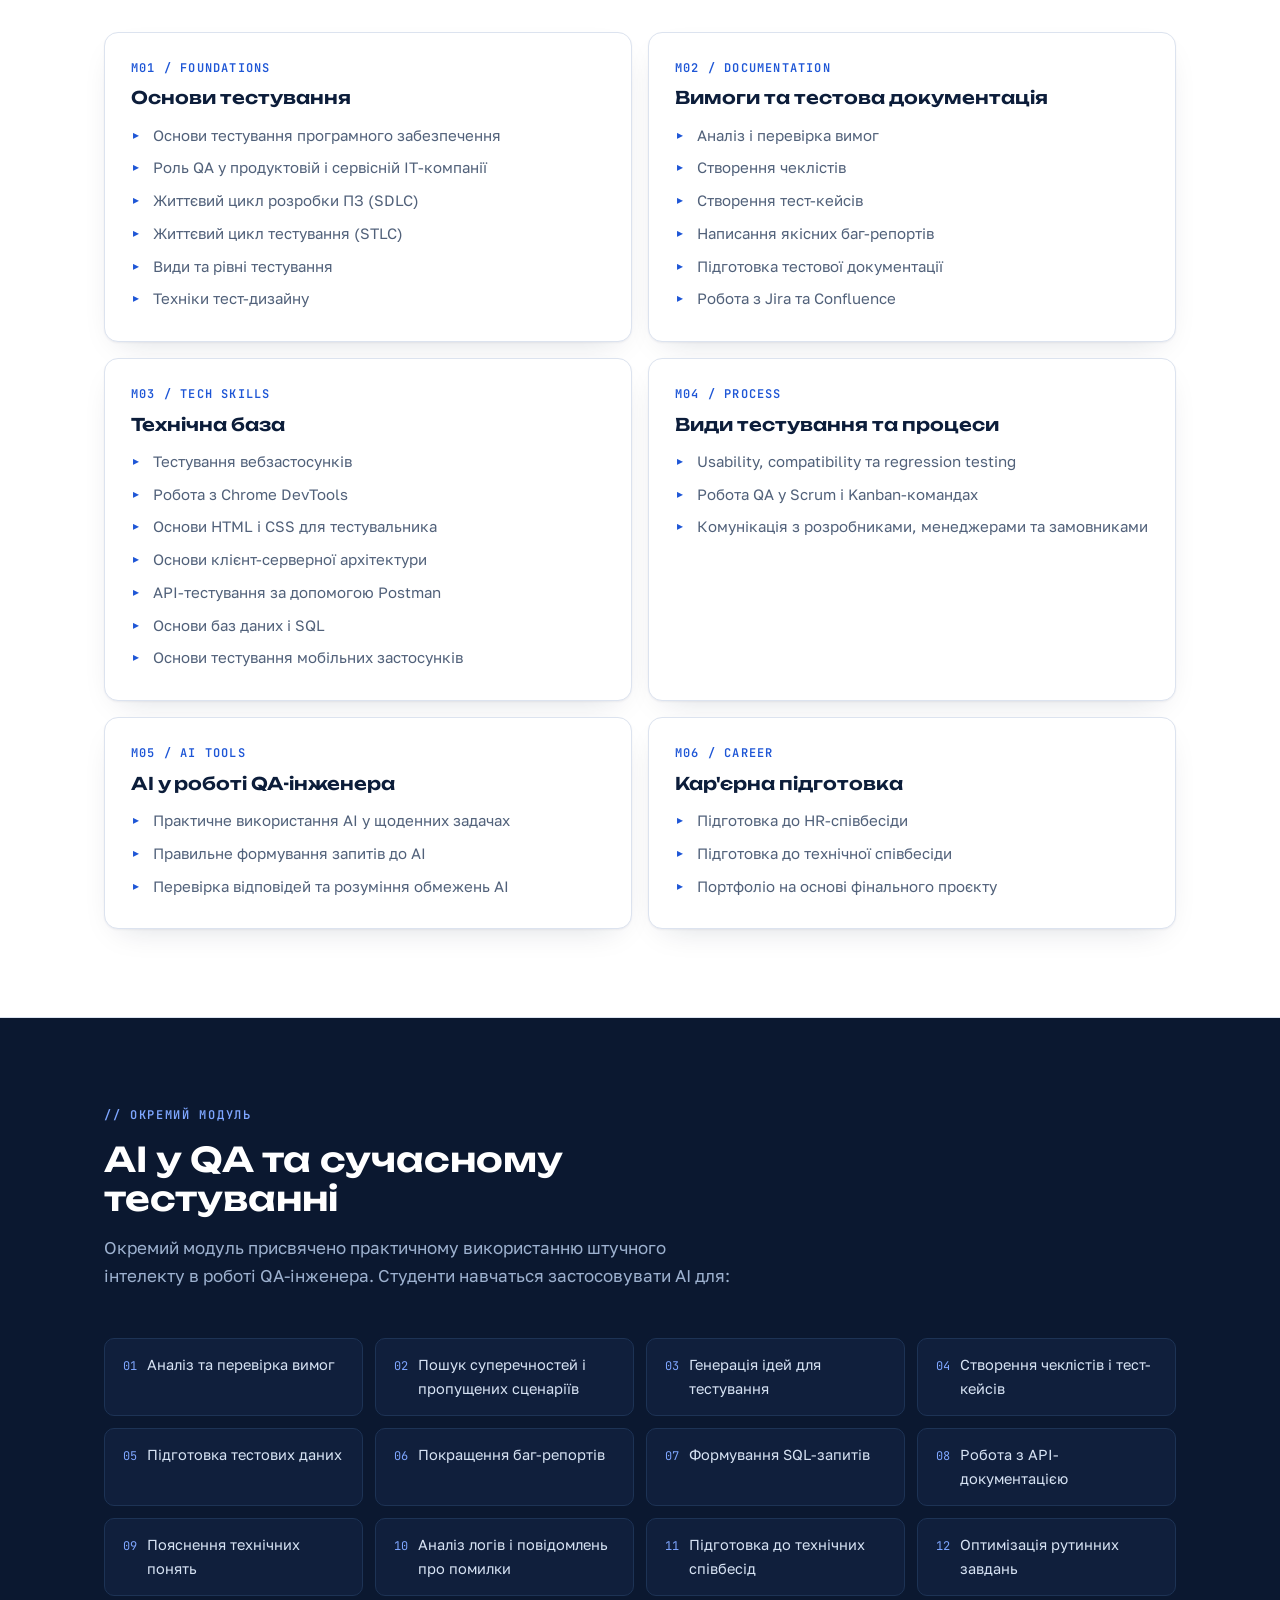
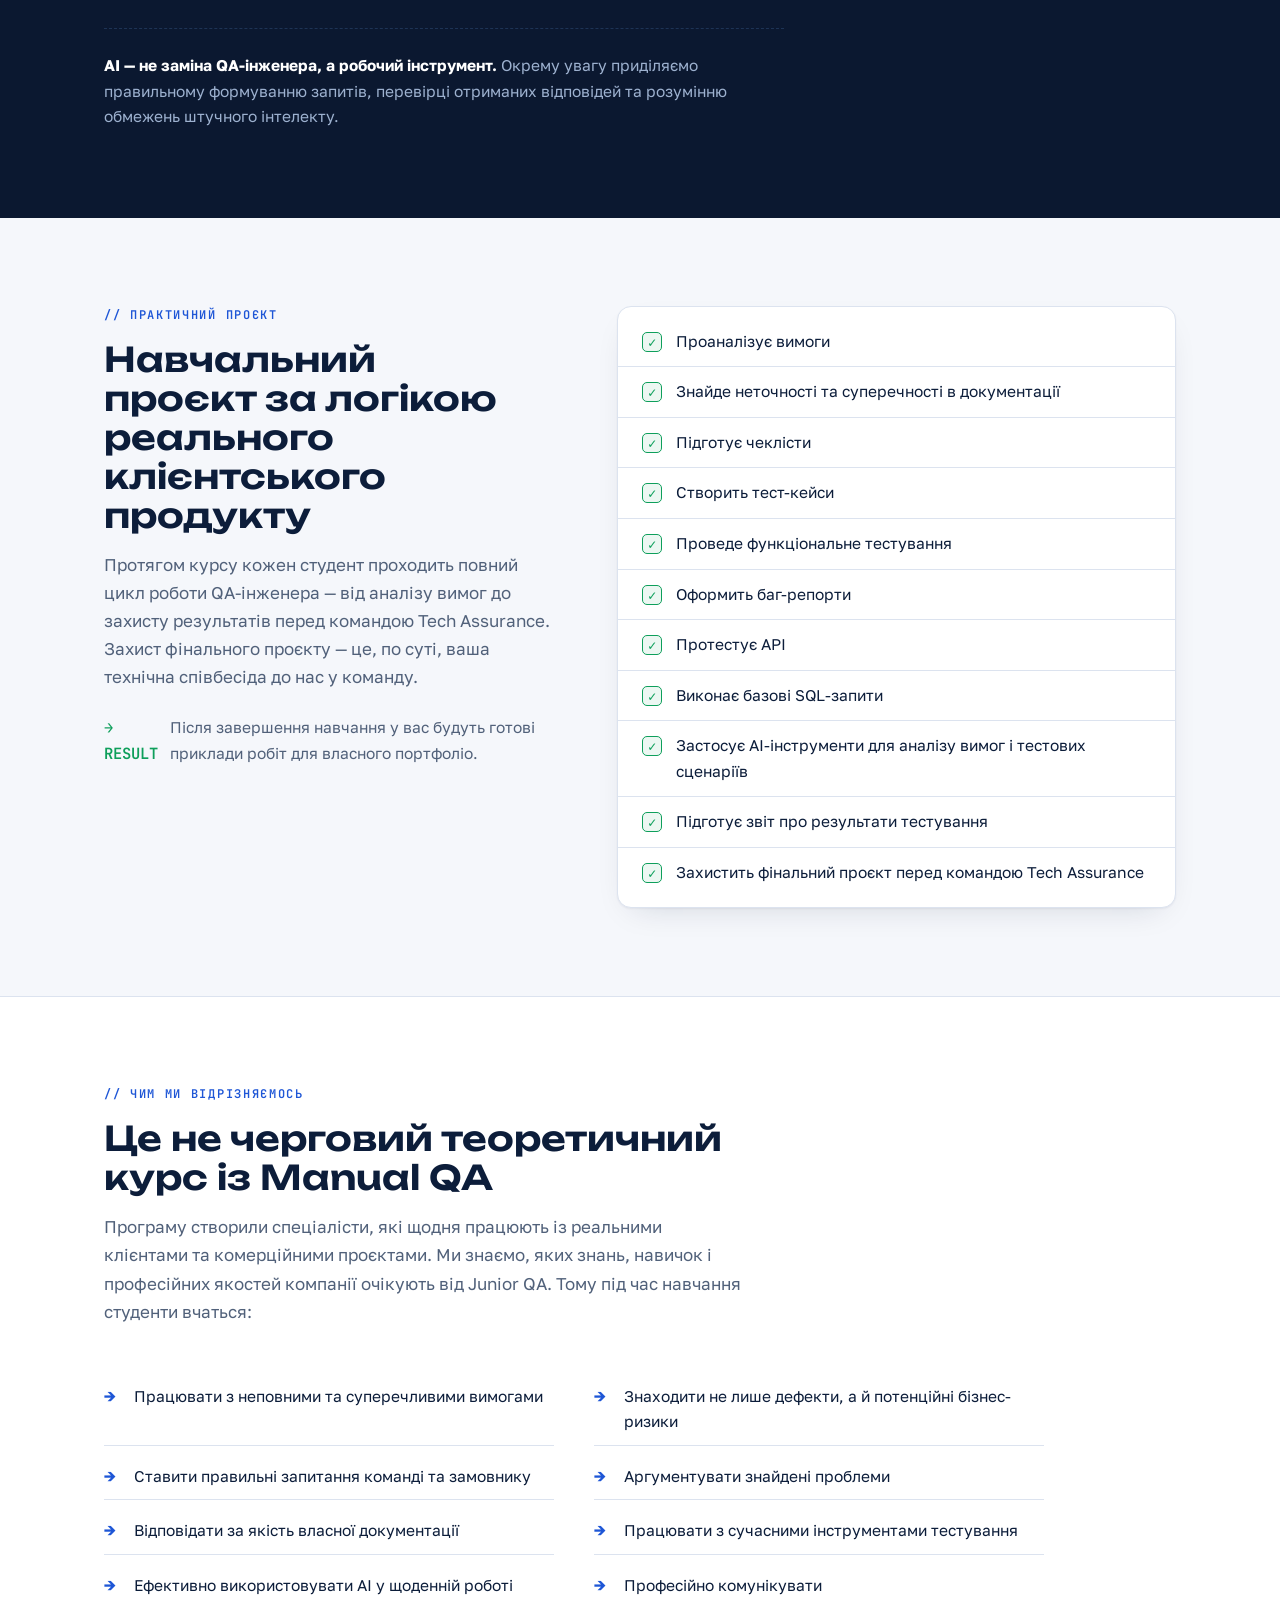
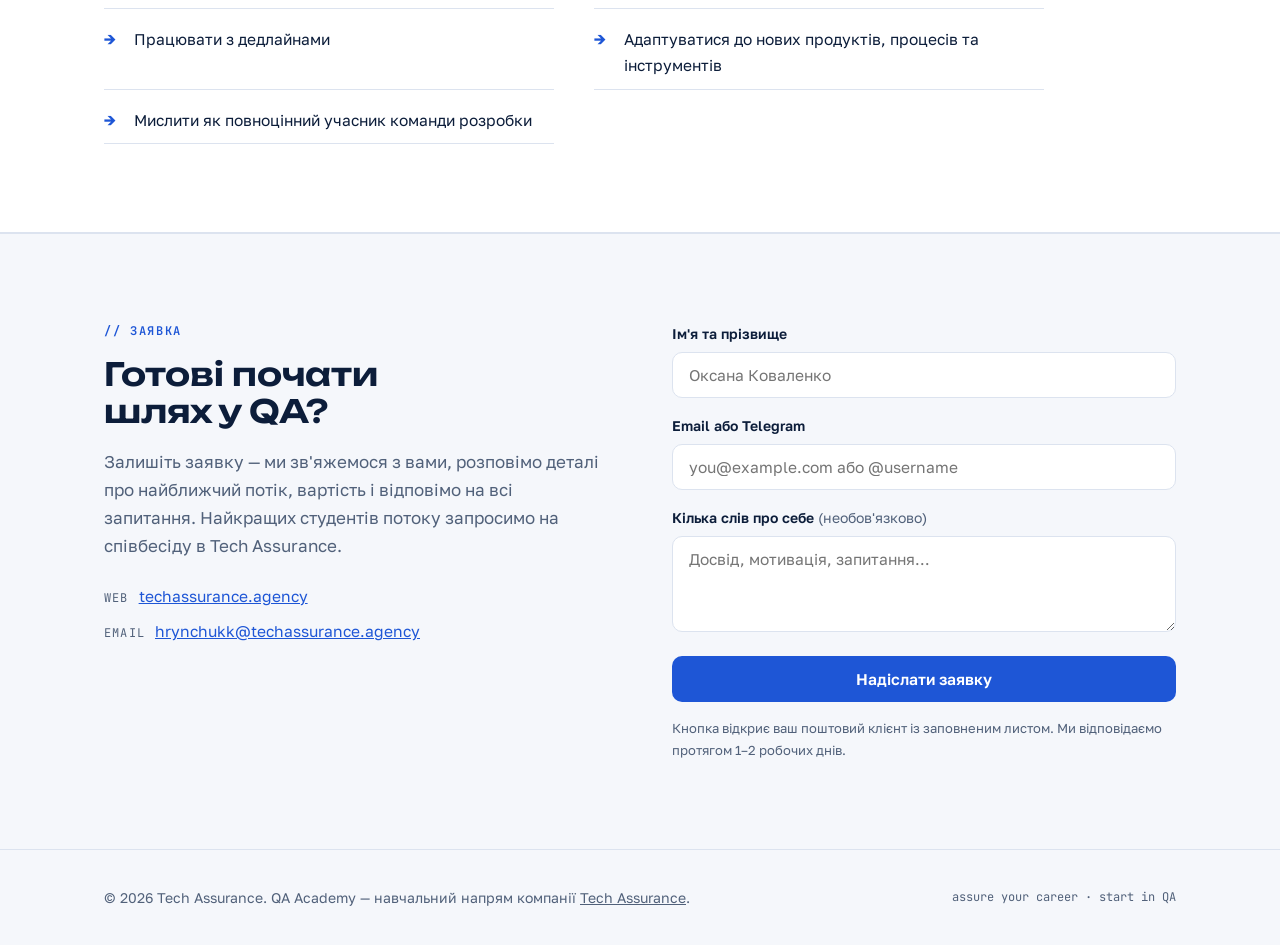
==== commit b56b0ea5: "Add brand favicon (SVG + PNG fallbacks) to both pages - assets/favicon.svg: accent-blue rounded tile" ====
--- a/index.html
+++ b/index.html
@@ -4,6 +4,9 @@
 <meta charset="UTF-8">
 <meta name="viewport" content="width=device-width, initial-scale=1.0">
 <title>Tech Assurance QA Academy — курс «Manual QA Engineer»</title>
+<link rel="icon" href="assets/favicon.svg" type="image/svg+xml">
+<link rel="icon" href="assets/favicon-32.png" sizes="32x32" type="image/png">
+<link rel="apple-touch-icon" href="assets/apple-touch-icon.png">
 <meta name="description" content="Практична програма підготовки Manual QA-інженерів до роботи на реальних комерційних проєктах. Онлайн, 2–3 місяці, з можливістю працевлаштування в Tech Assurance.">
 <link rel="preconnect" href="https://fonts.googleapis.com">
 <link rel="preconnect" href="https://fonts.gstatic.com" crossorigin>
--- a/assets/styles.css
+++ b/assets/styles.css
@@ -113,11 +113,11 @@
   letter-spacing: .22em; text-transform: uppercase; color: var(--accent);
 }
 .nav { display: flex; gap: 22px; align-items: center; }
-.nav a {
+.nav a:not(.btn) {
   text-decoration: none; color: var(--muted); font-size: 15px; font-weight: 500;
   transition: color .15s;
 }
-.nav a:hover { color: var(--ink); }
+.nav a:not(.btn):hover { color: var(--ink); }
 .btn {
   display: inline-flex; align-items: center; justify-content: center; gap: 8px;
   font-family: inherit; font-size: 15.5px; font-weight: 600;
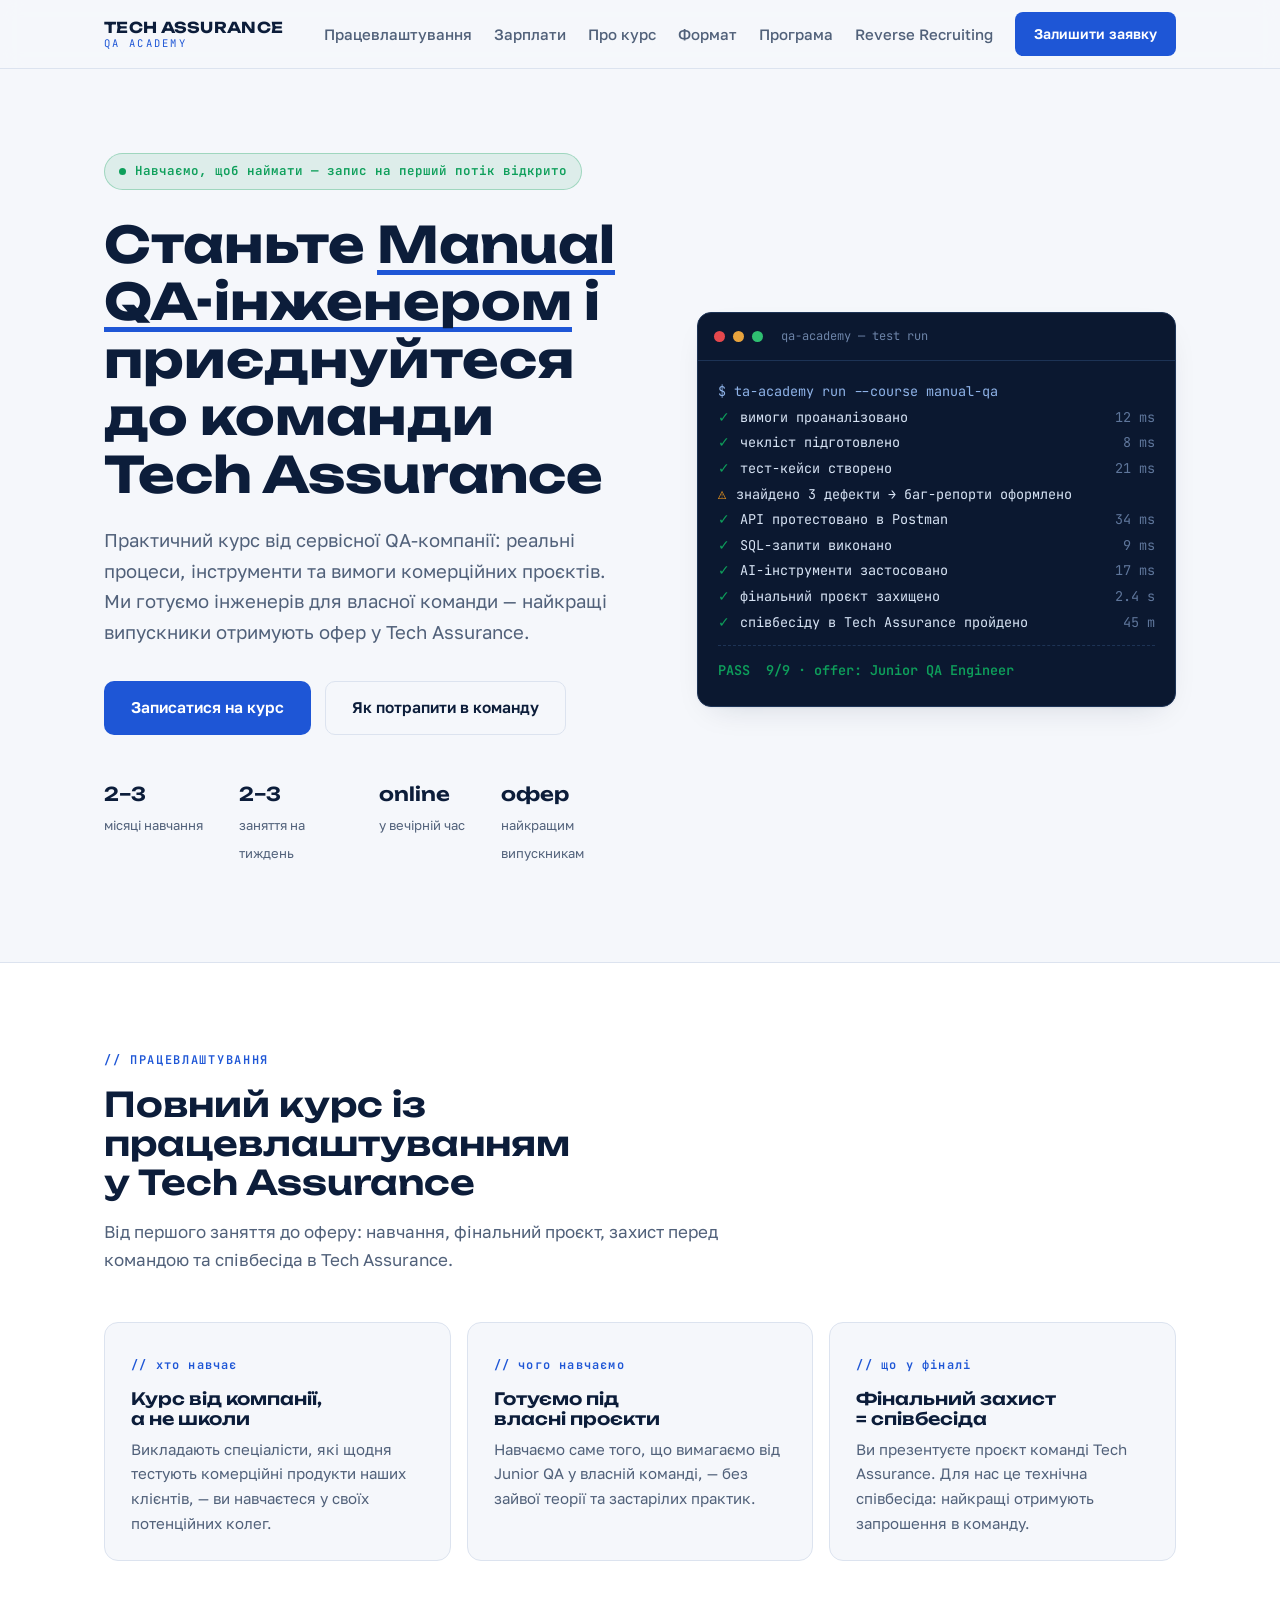
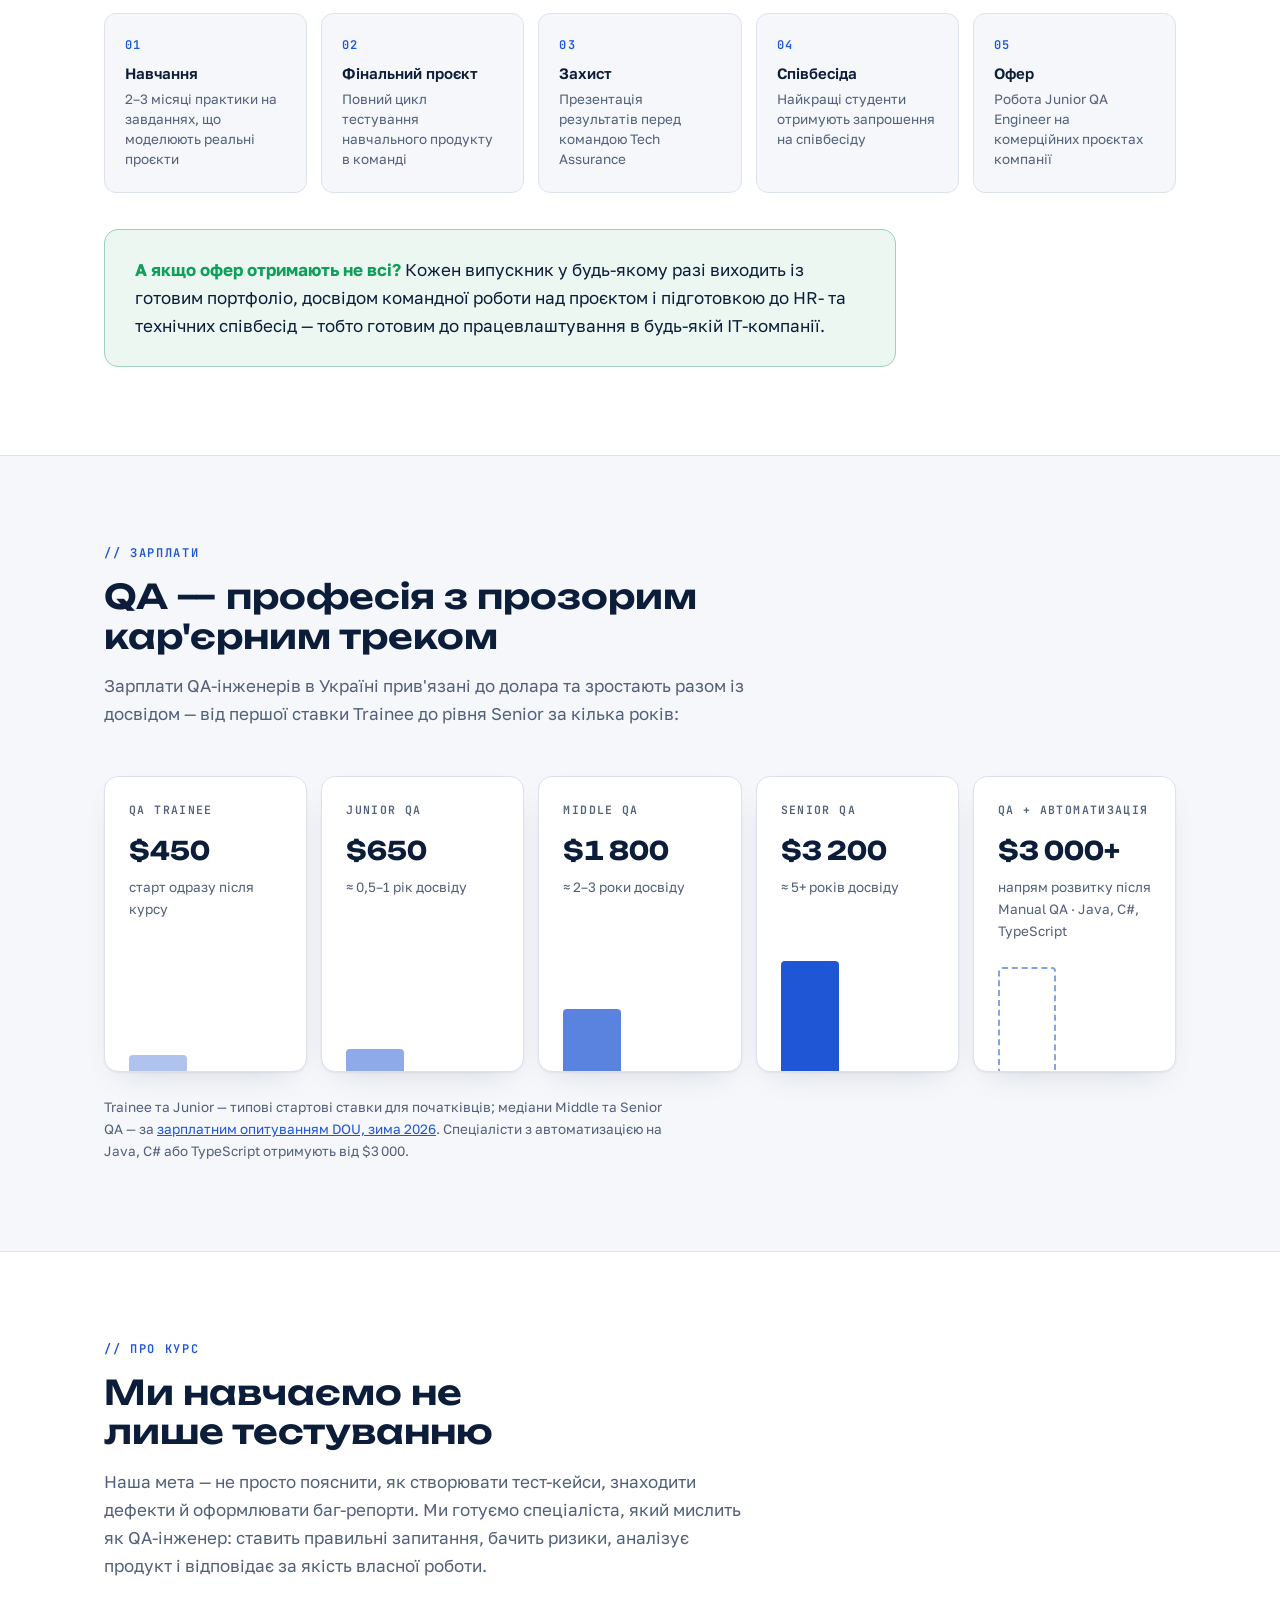
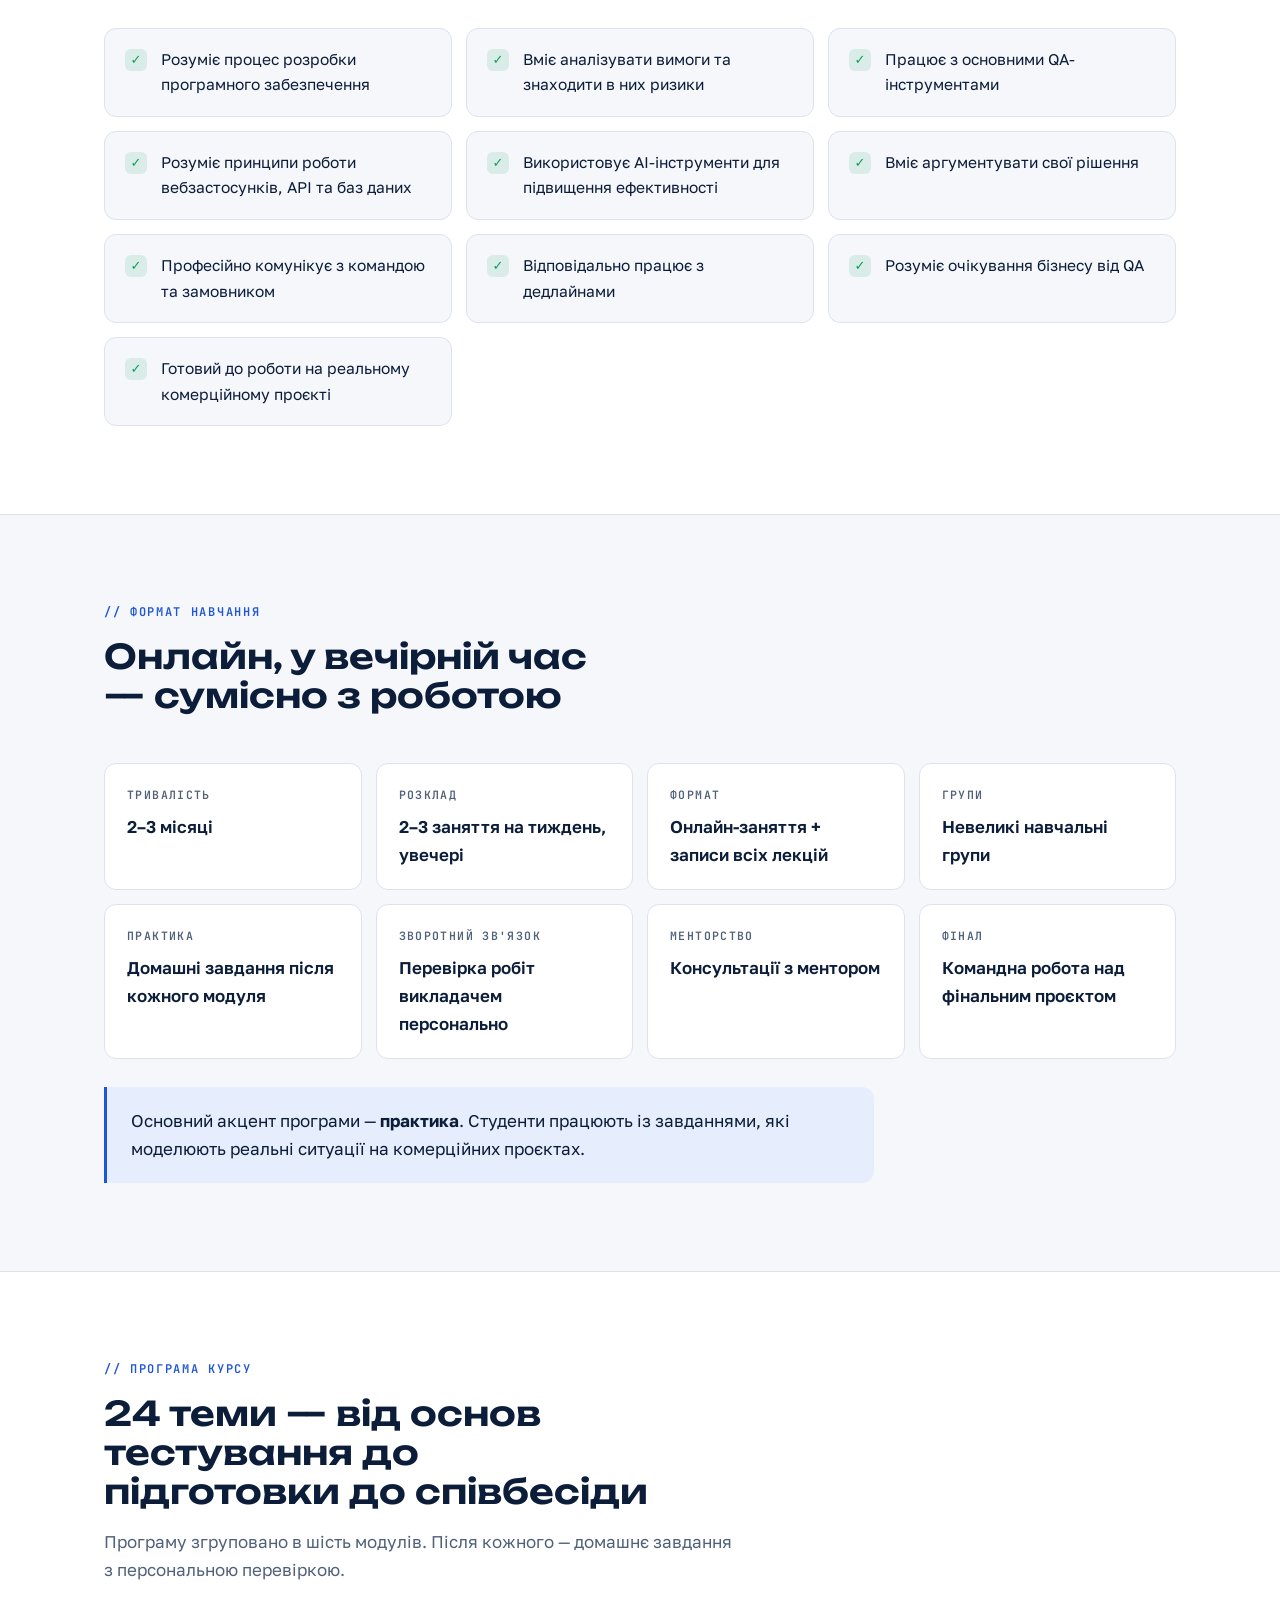
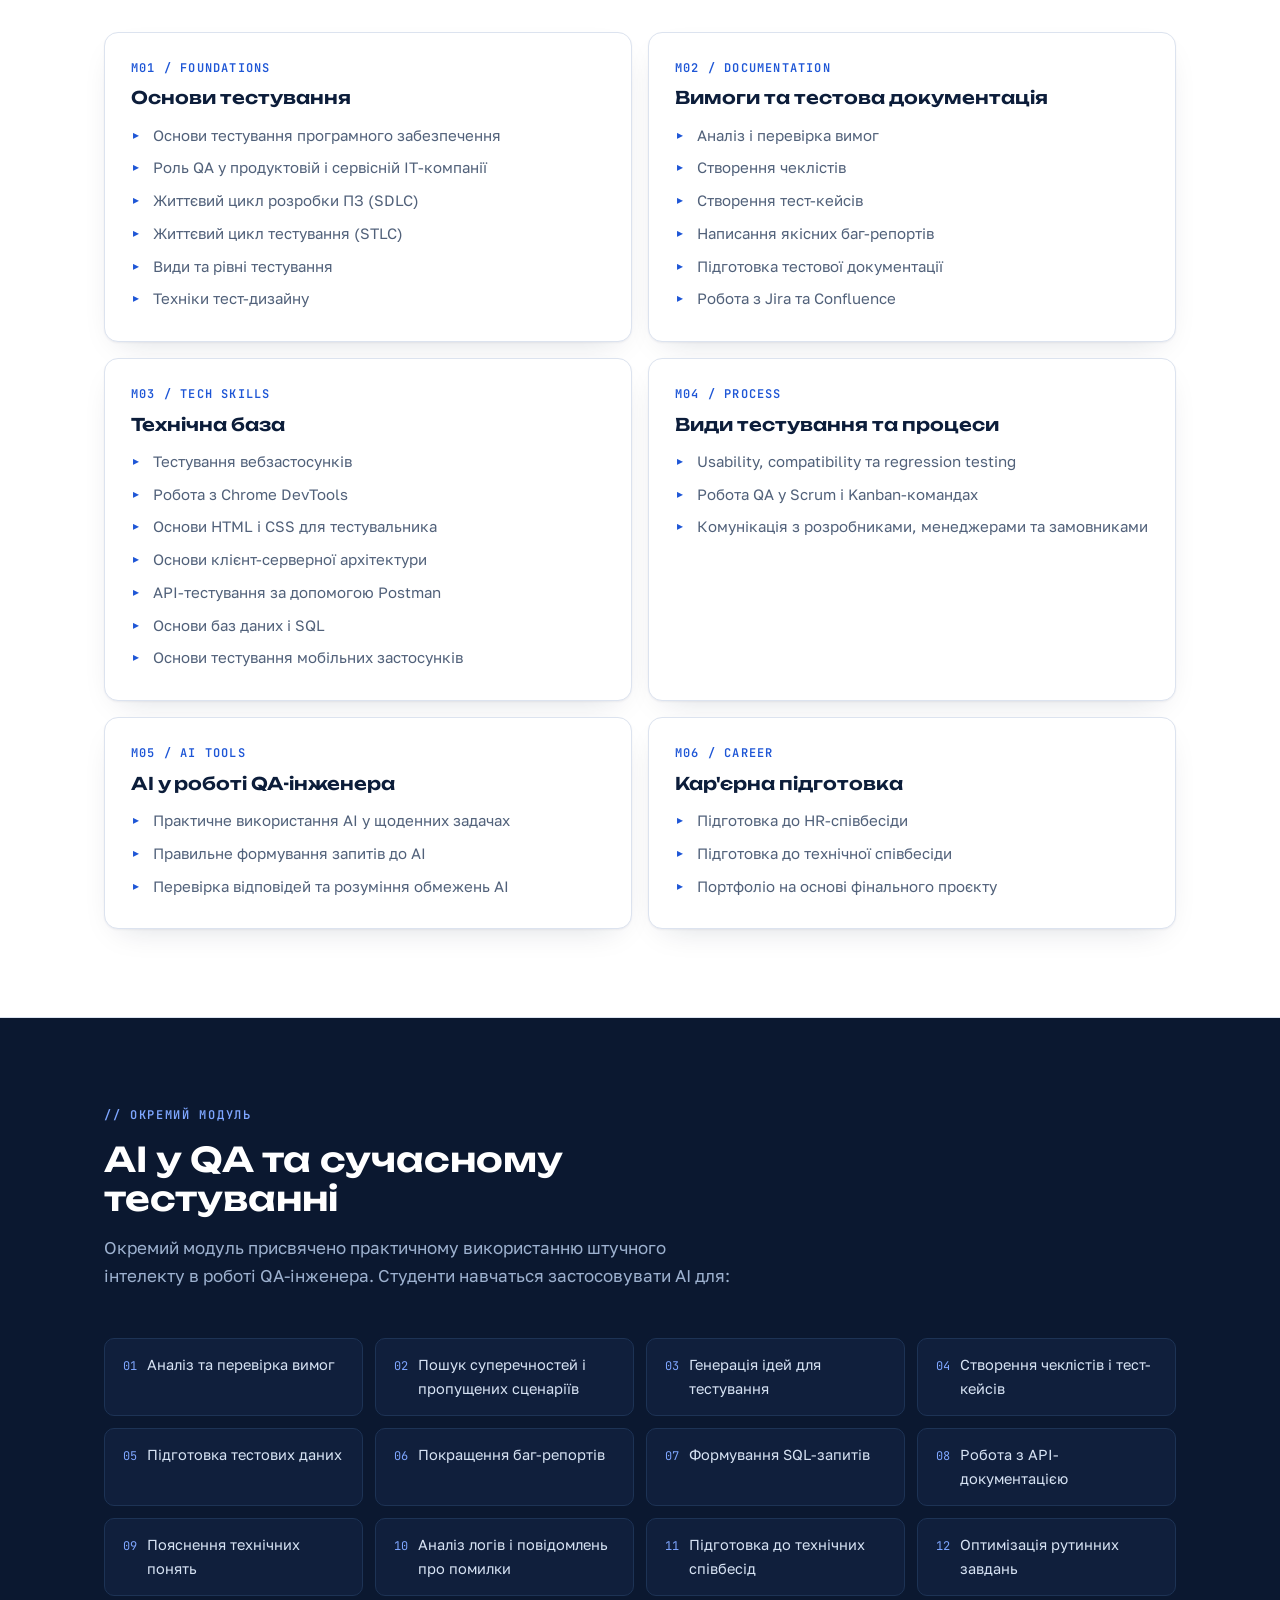
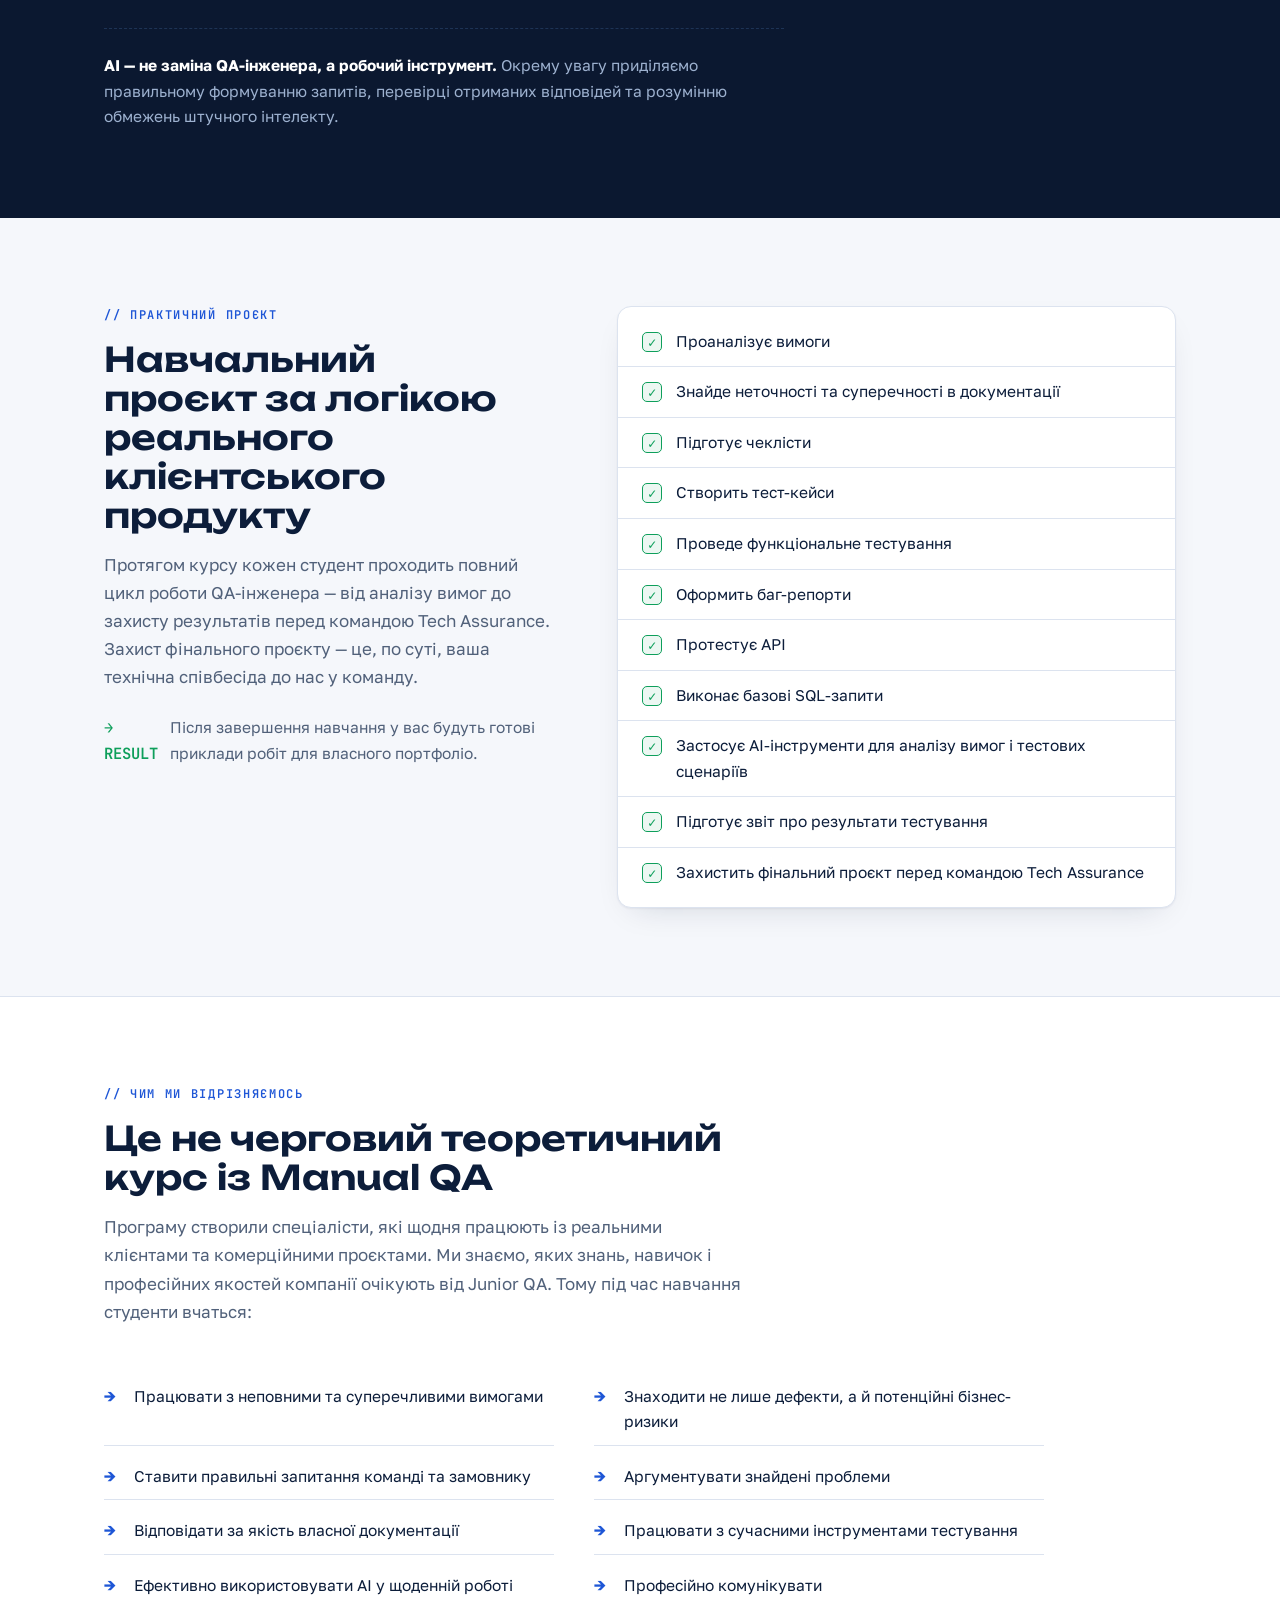
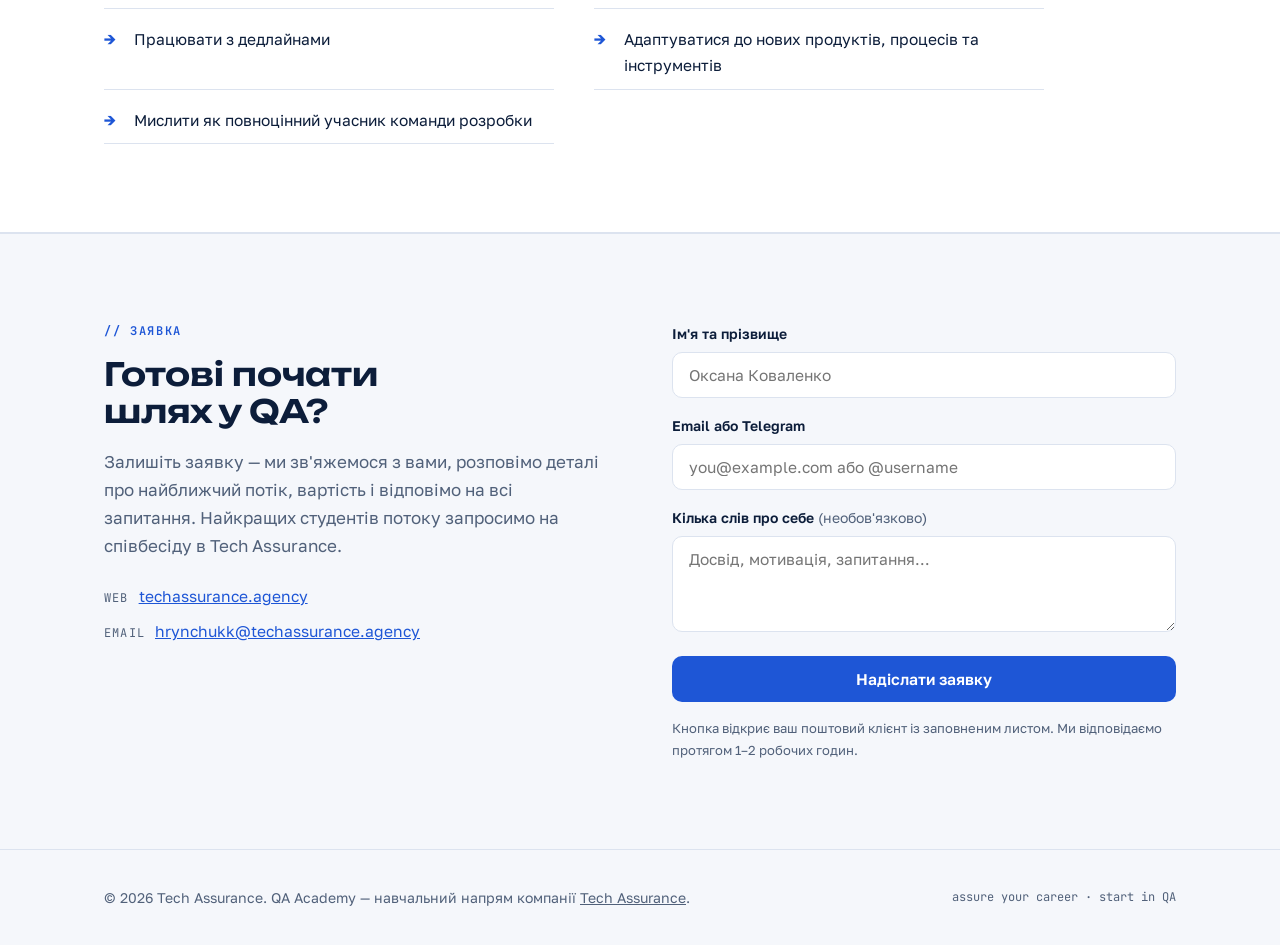
==== commit ad9c6cea: "Fix response-time copy: 1–2 working hours, not days The form hint on both pages said we reply within" ====
--- a/index.html
+++ b/index.html
@@ -395,7 +395,7 @@
           <textarea id="f-message" name="message" placeholder="Досвід, мотивація, запитання…"></textarea>
         </div>
         <button class="btn btn-primary" type="submit">Надіслати заявку</button>
-        <p class="form-hint">Кнопка відкриє ваш поштовий клієнт із заповненим листом. Ми відповідаємо протягом 1–2 робочих днів.</p>
+        <p class="form-hint">Кнопка відкриє ваш поштовий клієнт із заповненим листом. Ми відповідаємо протягом 1–2 робочих годин.</p>
       </form>
     </div>
   </section>
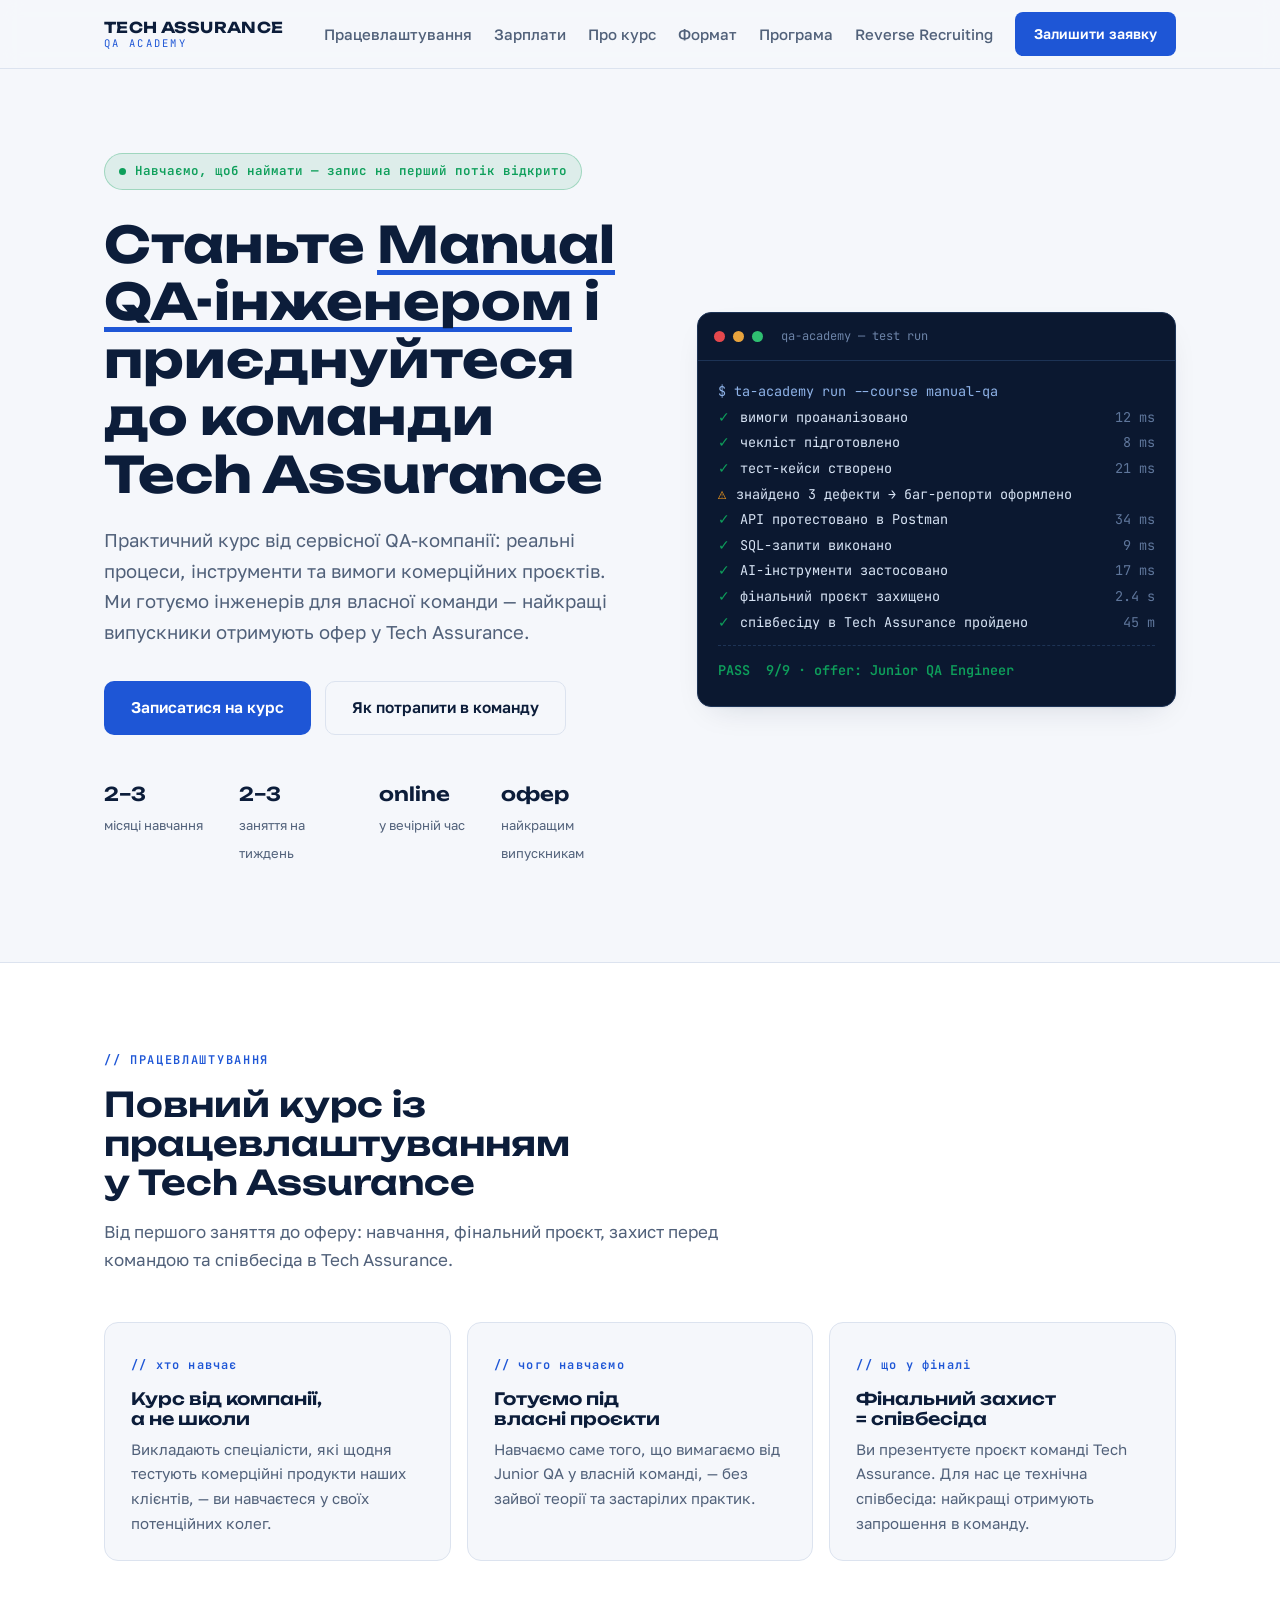
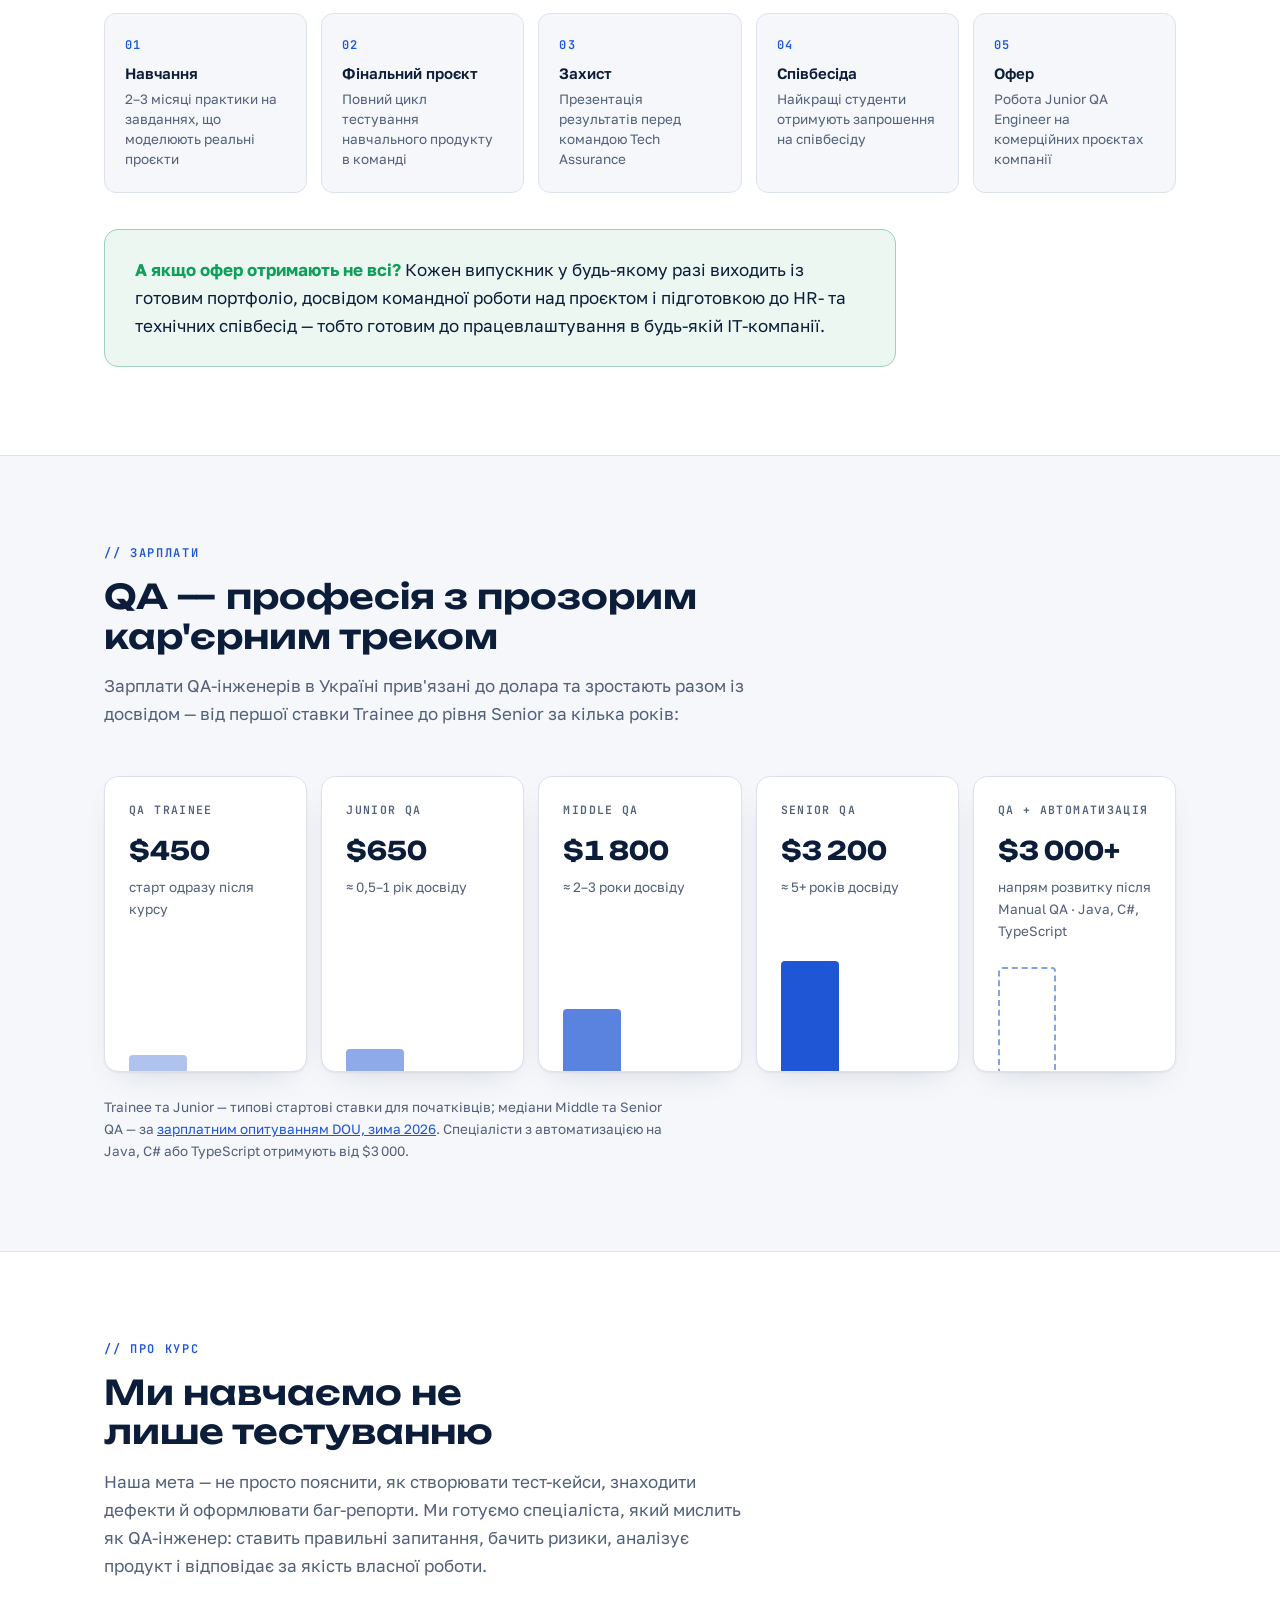
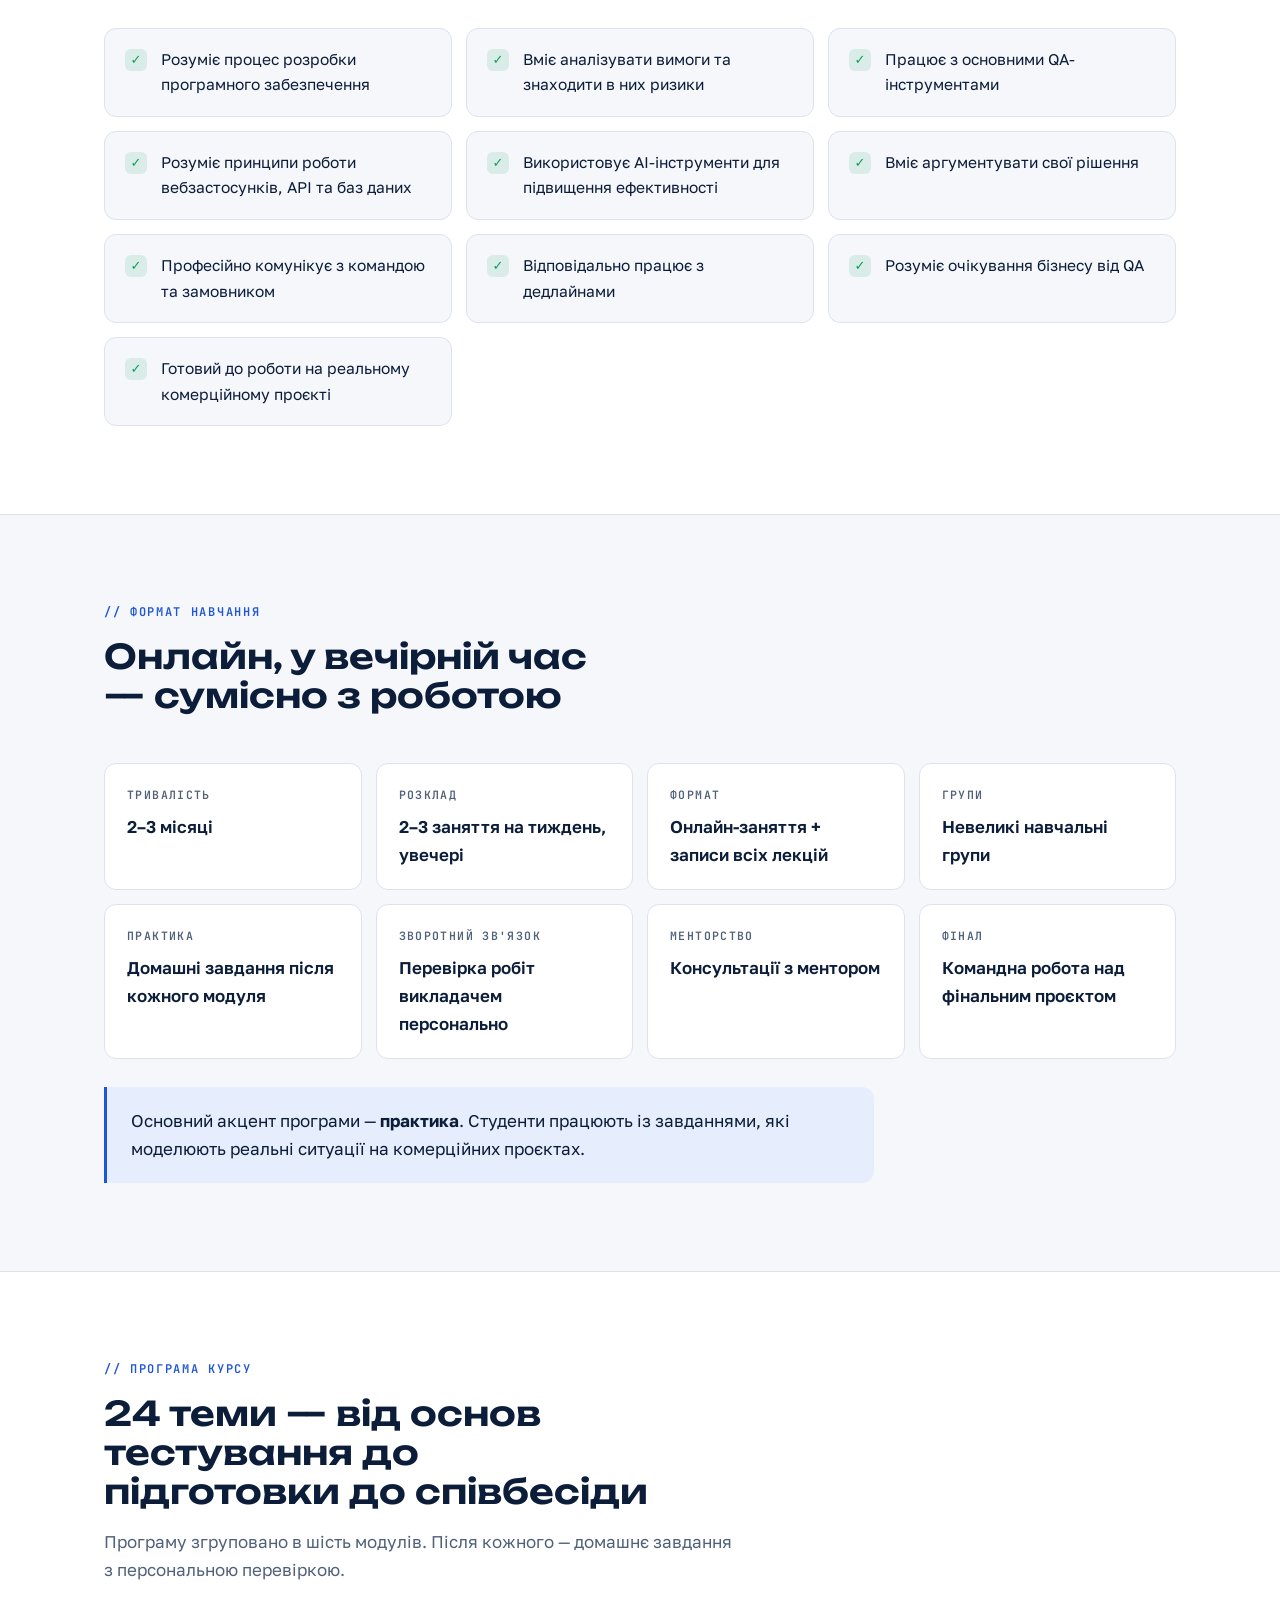
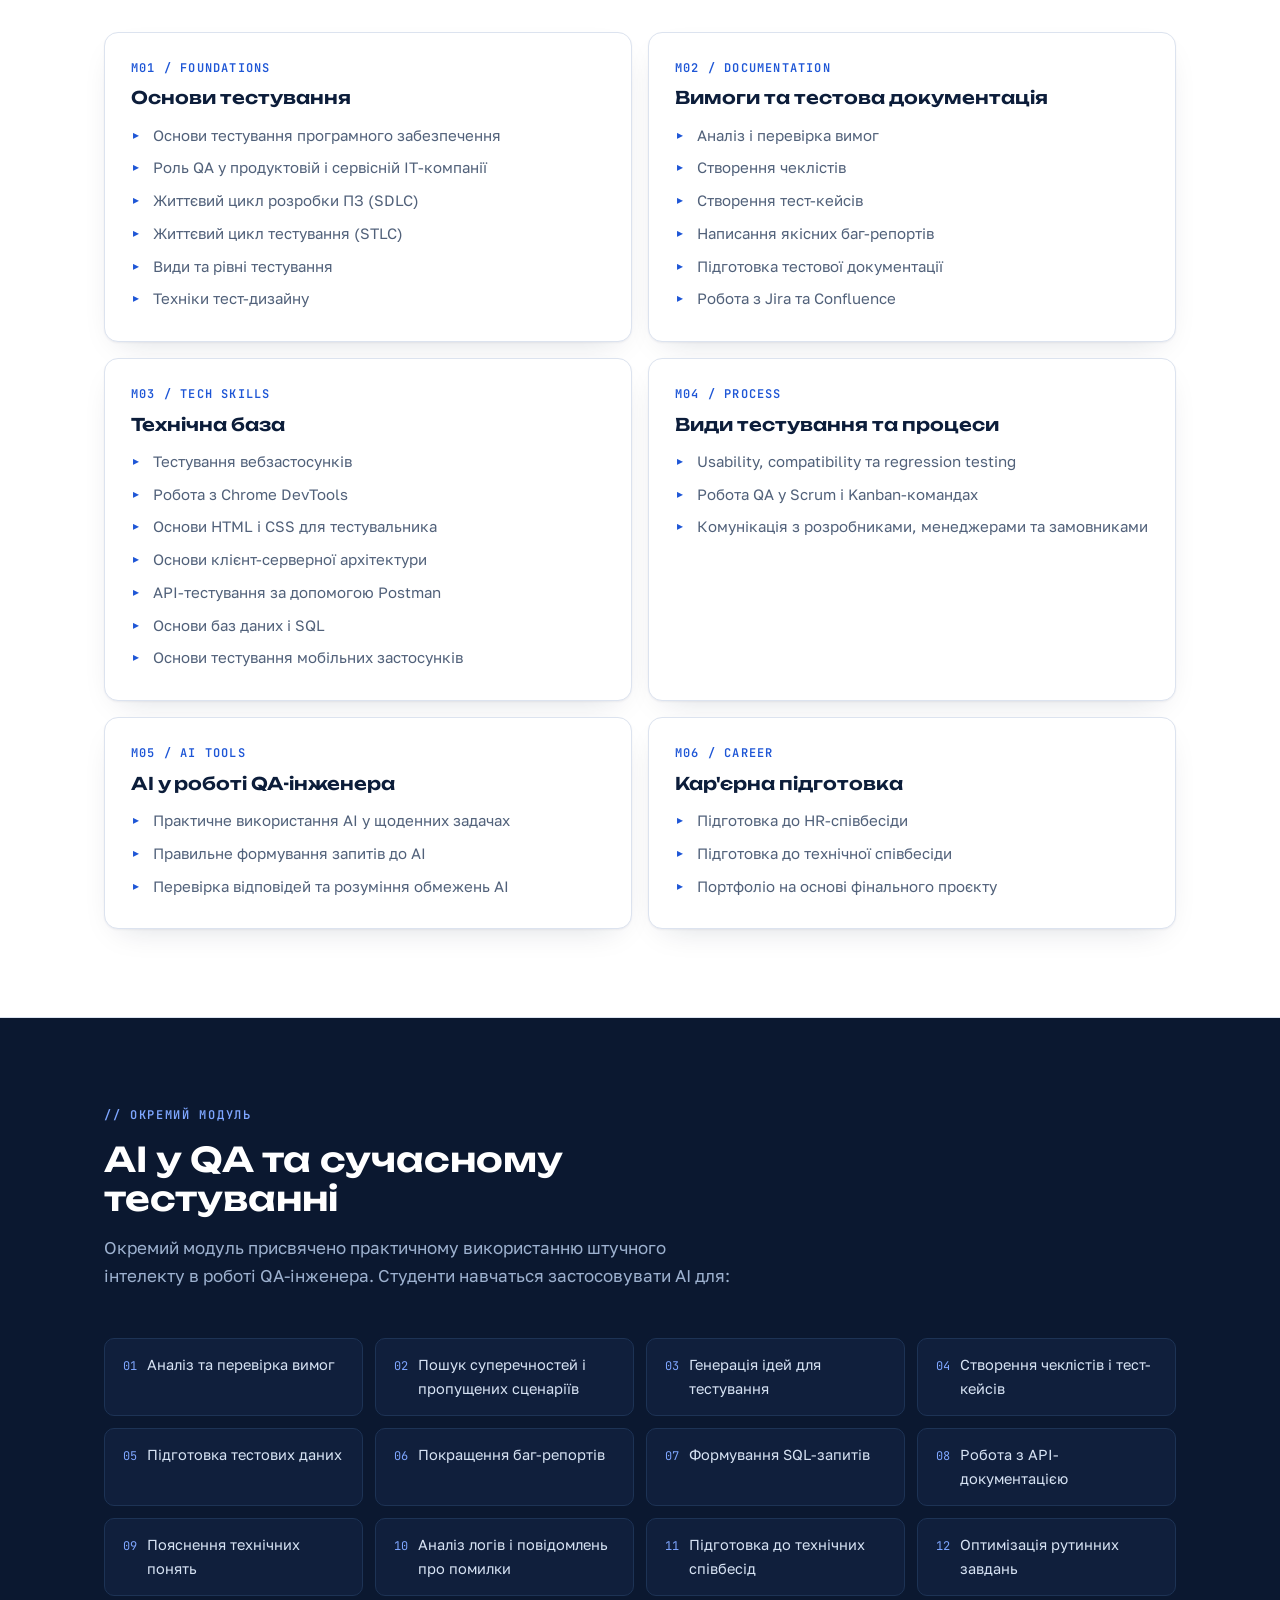
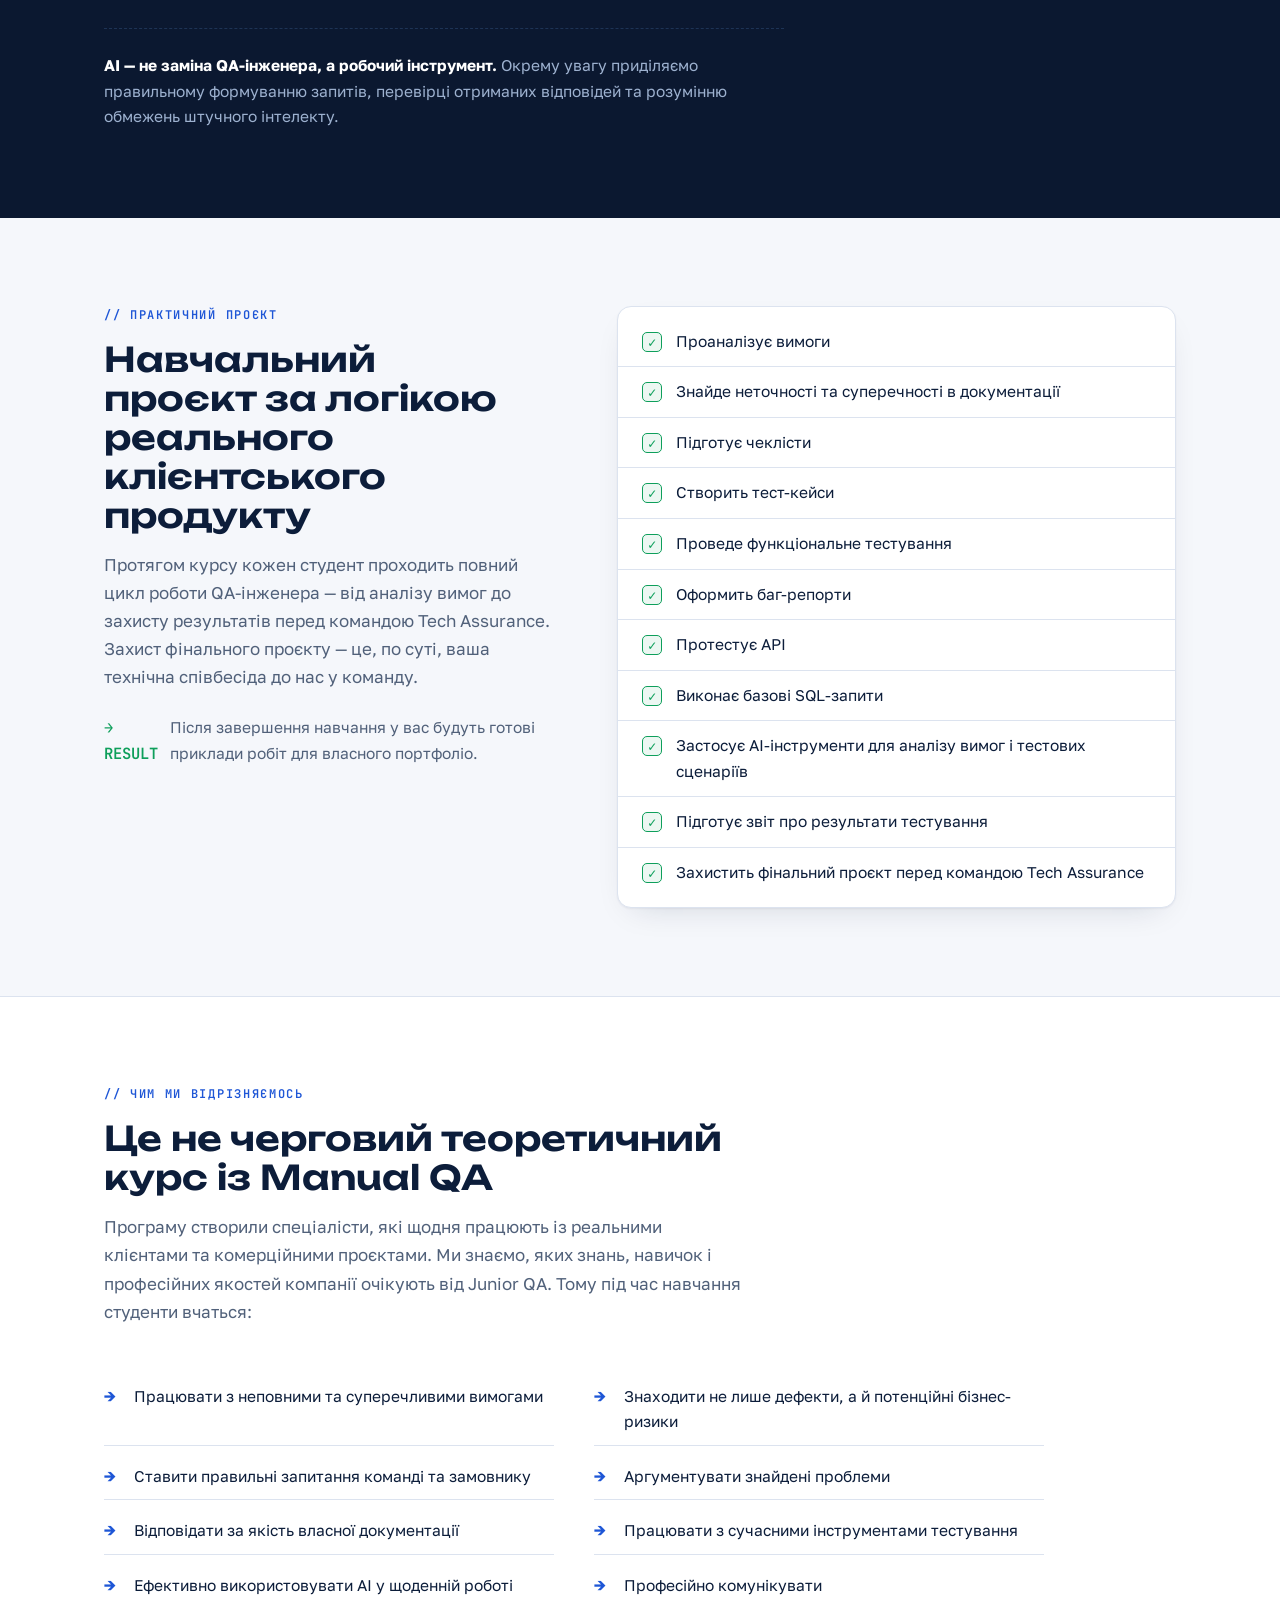
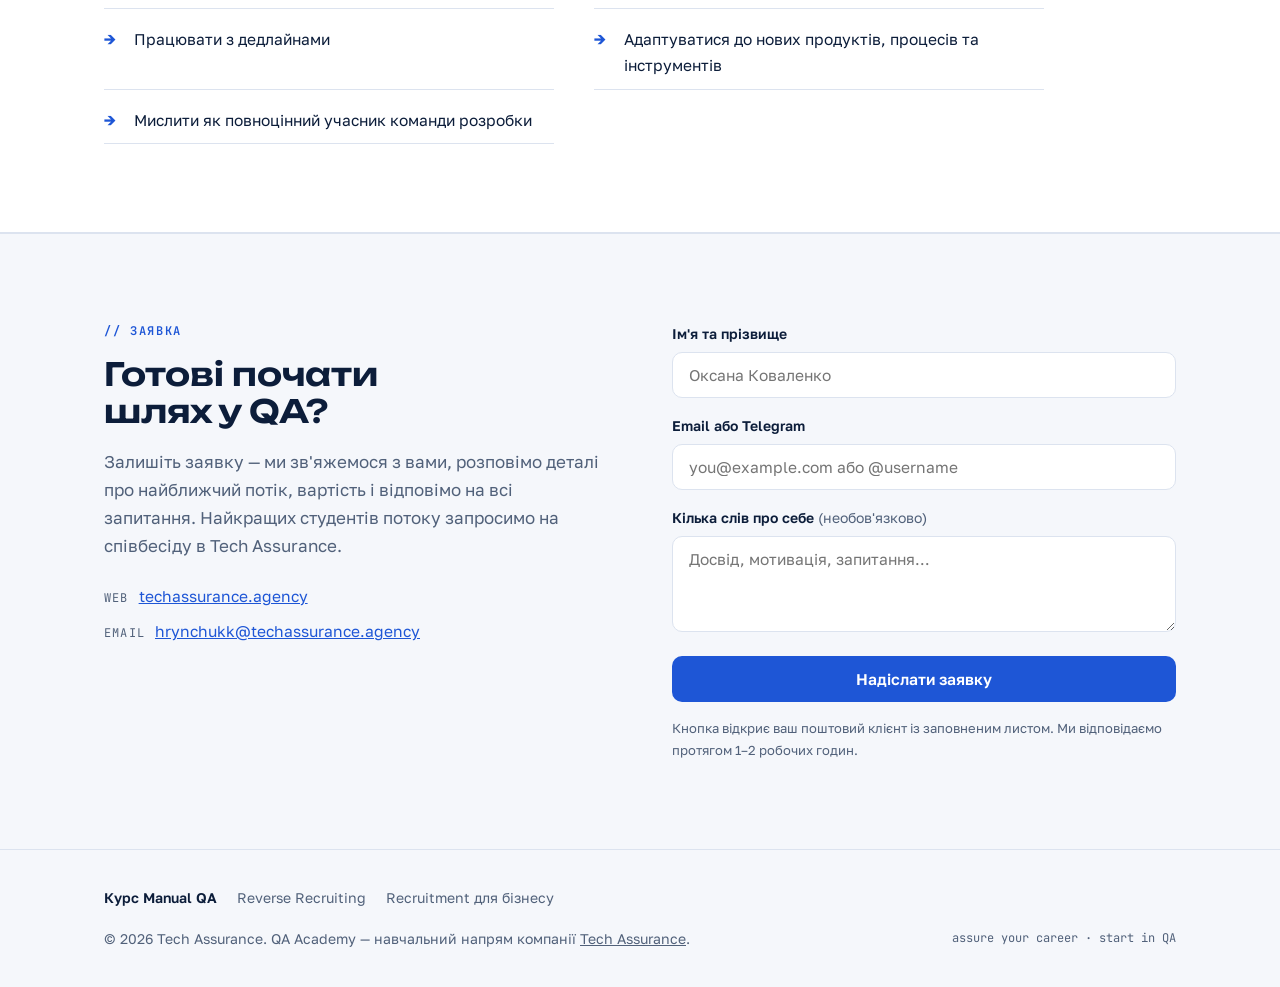
==== commit 0b35bc9e: "Add Tech Assurance Recruitment (B2B) page New standalone page for the employer-facing recruitment se" ====
--- a/index.html
+++ b/index.html
@@ -12,6 +12,9 @@
 <link rel="preconnect" href="https://fonts.gstatic.com" crossorigin>
 <link href="https://fonts.googleapis.com/css2?family=Unbounded:wght@500;600;700&family=Golos+Text:wght@400;500;600&family=JetBrains+Mono:wght@400;600&display=swap" rel="stylesheet">
 <link rel="stylesheet" href="assets/styles.css">
+<!-- Vercel Web Analytics -->
+<script>window.va=window.va||function(){(window.vaq=window.vaq||[]).push(arguments);};</script>
+<script defer src="/_vercel/insights/script.js"></script>
 <script>document.documentElement.classList.add("js");</script>
 </head>
 <body>
@@ -404,8 +407,15 @@
 
 <footer class="site-footer">
   <div class="wrap">
-    <p>© 2026 Tech Assurance. QA Academy — навчальний напрям компанії <a href="https://www.techassurance.agency/" target="_blank" rel="noopener">Tech Assurance</a>.</p>
-    <p class="mono" style="font-size:12px;">assure your career · start in QA</p>
+    <nav class="footer-nav" aria-label="Напрями Tech Assurance">
+      <a href="index.html" aria-current="page">Курс Manual QA</a>
+      <a href="reverse-recruiting.html">Reverse Recruiting</a>
+      <a href="recruitment.html">Recruitment для бізнесу</a>
+    </nav>
+    <div class="footer-meta">
+      <p>© 2026 Tech Assurance. QA Academy — навчальний напрям компанії <a href="https://www.techassurance.agency/" target="_blank" rel="noopener">Tech Assurance</a>.</p>
+      <p class="mono" style="font-size:12px;">assure your career · start in QA</p>
+    </div>
   </div>
 </footer>
 
--- a/assets/styles.css
+++ b/assets/styles.css
@@ -434,12 +434,19 @@
 /* ---------- footer ---------- */
 .site-footer { border-top: 1px solid var(--line); padding: 36px 0; }
 .site-footer .wrap {
+  display: flex; flex-direction: column; gap: 18px; align-items: stretch;
+}
+.footer-nav { display: flex; flex-wrap: wrap; gap: 8px 20px; }
+.footer-nav a { color: var(--muted); font-size: 14px; text-decoration: none; transition: color .15s; }
+.footer-nav a:hover { color: var(--accent); }
+.footer-nav a[aria-current="page"] { color: var(--ink); font-weight: 600; }
+.footer-meta {
   display: flex; justify-content: space-between; align-items: center;
   gap: 20px; flex-wrap: wrap;
 }
 .site-footer p { font-size: 14px; color: var(--muted); }
-.site-footer a { color: var(--muted); }
-.site-footer a:hover { color: var(--accent); }
+.footer-meta a { color: var(--muted); }
+.footer-meta a:hover { color: var(--accent); }
 
 /* scroll reveal — застосовується лише коли доступний JS (клас .js на <html>) */
 .js .reveal { opacity: 0; transform: translateY(16px); transition: opacity .6s ease, transform .6s ease; }
@@ -472,6 +479,157 @@
   .rr-step::before { width: 44px; height: 44px; font-size: 18px; }
 }
 
+/* відгуки: Telegram CTA + карусель скріншотів */
+.tg-cta {
+  display: inline-flex; align-items: center; gap: 10px;
+  background: var(--accent); color: var(--accent-ink); margin-bottom: 34px;
+}
+.tg-cta svg { width: 20px; height: 20px; flex: none; }
+.tg-cta:hover { transform: translateY(-1px); box-shadow: 0 8px 20px -8px var(--accent); }
+
+.carousel {
+  position: relative; background: var(--term-bg);
+  border: 1px solid var(--term-line); border-radius: 16px;
+  padding: 28px 68px; box-shadow: var(--shadow); overflow: hidden;
+}
+.car-viewport { overflow: hidden; }
+.car-track { display: flex; transition: transform .4s ease; will-change: transform; }
+.car-slide { flex: 0 0 100%; display: flex; justify-content: center; align-items: flex-start; }
+.car-slide img {
+  max-width: 100%; max-height: 620px; width: auto; height: auto;
+  border-radius: 12px; border: 1px solid var(--term-line); display: block;
+}
+.car-btn {
+  position: absolute; top: 50%; transform: translateY(-50%);
+  width: 46px; height: 46px; border-radius: 50%;
+  background: rgba(255,255,255,.09); border: 1px solid var(--term-line);
+  color: #fff; display: grid; place-items: center; cursor: pointer; z-index: 2;
+  font-size: 20px; line-height: 1; transition: background .15s;
+}
+.car-btn:hover { background: rgba(255,255,255,.18); }
+.car-prev { left: 14px; }
+.car-next { right: 14px; }
+.car-counter {
+  position: absolute; bottom: 14px; left: 50%; transform: translateX(-50%);
+  font-family: "JetBrains Mono", monospace; font-size: 12px; color: #cdd9e8;
+  background: rgba(0,0,0,.45); padding: 5px 14px; border-radius: 999px; letter-spacing: .05em;
+}
+.car-toggle {
+  position: absolute; top: 14px; right: 14px; z-index: 2;
+  font-family: "JetBrains Mono", monospace; font-size: 11.5px; color: #cdd9e8;
+  background: rgba(0,0,0,.45); border: 1px solid var(--term-line);
+  padding: 5px 12px; border-radius: 999px; cursor: pointer;
+}
+.car-toggle:hover { background: rgba(0,0,0,.65); }
+@media (max-width: 560px) {
+  .carousel { padding: 18px 12px 42px; }
+  .car-btn { width: 38px; height: 38px; font-size: 17px; }
+  .car-prev { left: 8px; } .car-next { right: 8px; }
+}
+
+/* картка відгуку у стилі Telegram-повідомлення (фіксовано світла — як скріншот) */
+.tg-card {
+  max-width: 560px; width: 100%;
+  background: #ffffff; color: #14212b;
+  border-radius: 14px; padding: 22px 24px;
+  box-shadow: 0 12px 34px -14px rgba(0, 0, 0, .55);
+  text-align: left; font-size: 15px; line-height: 1.62;
+}
+.tg-card .tg-head {
+  display: flex; flex-direction: column; gap: 2px; margin-bottom: 14px;
+  padding-left: 12px; border-left: 3px solid #2b93e0;
+}
+.tg-card .tg-chan { color: #2b93e0; font-weight: 700; font-size: 14.5px; }
+.tg-card .tg-fwd { color: #5b7387; font-size: 13px; }
+.tg-card .tg-body p { margin-bottom: 11px; }
+.tg-card .tg-body p:last-child { margin-bottom: 0; }
+.tg-card .tg-foot {
+  display: flex; align-items: center; gap: 14px;
+  margin-top: 16px; padding-top: 13px; border-top: 1px solid #e6eef4;
+}
+.tg-card .tg-react {
+  display: inline-flex; align-items: center; gap: 6px;
+  background: #eef4fb; border-radius: 999px; padding: 3px 11px;
+  font-size: 13px; font-weight: 600; color: #24405a;
+}
+.tg-card .tg-meta { margin-left: auto; color: #90a4b4; font-size: 12.5px; white-space: nowrap; }
+@media (max-width: 560px) { .tg-card { padding: 18px; font-size: 14.5px; } }
+
+/* ---------- кейси: зарплата до / після ---------- */
+.cases-grid { display: grid; grid-template-columns: repeat(3, 1fr); gap: 16px; }
+@media (max-width: 980px) { .cases-grid { grid-template-columns: repeat(2, 1fr); } }
+@media (max-width: 640px) { .cases-grid { grid-template-columns: 1fr; } }
+.case-card {
+  position: relative; background: var(--card);
+  border: 1px solid var(--line); border-radius: 14px;
+  padding: 26px 24px 22px; box-shadow: var(--shadow);
+}
+.case-badge {
+  position: absolute; top: -11px; right: 18px;
+  background: #12a05e; color: #ffffff;
+  font-family: "JetBrains Mono", monospace; font-size: 12.5px; font-weight: 700;
+  padding: 4px 11px; border-radius: 999px;
+}
+.case-top {
+  display: flex; justify-content: space-between; align-items: baseline; gap: 12px;
+  padding-bottom: 16px; margin-bottom: 18px; border-bottom: 1px solid var(--line);
+}
+.case-top h3 { font-size: 16.5px; }
+.case-meta { font-size: 12.5px; color: var(--muted); white-space: nowrap; }
+.case-price { display: flex; align-items: flex-end; gap: 12px; margin-bottom: 16px; }
+.cp-col { display: flex; flex-direction: column; gap: 3px; }
+.cp-col--end { margin-left: auto; text-align: right; align-items: flex-end; }
+.cp-label {
+  font-family: "JetBrains Mono", monospace; font-size: 10.5px;
+  letter-spacing: .12em; text-transform: uppercase; color: var(--muted);
+}
+.cp-old {
+  font-family: "Unbounded", sans-serif; font-weight: 600; font-size: 19px;
+  color: var(--muted); text-decoration: line-through; white-space: nowrap;
+}
+.cp-new {
+  font-family: "Unbounded", sans-serif; font-weight: 700; font-size: 26px;
+  color: var(--pass); font-variant-numeric: tabular-nums; white-space: nowrap;
+}
+.cp-arrow { color: var(--muted); font-size: 18px; padding-bottom: 3px; }
+.case-desc { font-size: 14.5px; color: var(--muted); line-height: 1.55; }
+
+/* ---------- ціни / тарифи ---------- */
+.price-tiers { display: grid; grid-template-columns: repeat(3, 1fr); gap: 18px; align-items: stretch; }
+@media (max-width: 900px) { .price-tiers { grid-template-columns: 1fr; } }
+.ptier {
+  position: relative; background: var(--paper);
+  border: 1px solid var(--line); border-radius: 16px;
+  padding: 28px 26px 26px; display: flex; flex-direction: column; gap: 16px;
+}
+.ptier.is-popular { border-color: var(--accent); box-shadow: 0 0 0 1px var(--accent), var(--shadow); }
+.ptier-flag {
+  position: absolute; top: -12px; left: 26px;
+  font-family: "JetBrains Mono", monospace; font-size: 11px; font-weight: 700;
+  letter-spacing: .06em; text-transform: uppercase;
+  color: var(--accent-ink); background: var(--accent);
+  padding: 5px 13px; border-radius: 999px;
+}
+.ptier-flag.alt { background: var(--warn); color: #20160a; left: auto; right: 26px; }
+.ptier h3 { font-size: 20px; }
+.pt-who { color: var(--muted); font-size: 14.5px; }
+.pt-price { display: flex; align-items: baseline; gap: 9px; flex-wrap: wrap; padding-top: 16px; border-top: 1px solid var(--line); }
+.pt-amt { font-family: "Unbounded", sans-serif; font-weight: 700; font-size: 38px; color: var(--accent); font-variant-numeric: tabular-nums; }
+.pt-unit { font-family: "JetBrains Mono", monospace; font-size: 12px; color: var(--muted); text-transform: uppercase; letter-spacing: .06em; }
+.pt-fee { font-size: 14.5px; font-weight: 600; color: var(--pass); }
+.pt-fee.none { color: var(--muted); font-weight: 500; }
+.ptier ul { list-style: none; display: grid; gap: 9px; }
+.ptier li { position: relative; padding-left: 24px; font-size: 14.5px; color: var(--muted); }
+.ptier li::before { content: "✓"; position: absolute; left: 0; top: 0; color: var(--pass); font-weight: 700; }
+.ptier li.pt-base { color: var(--ink); font-weight: 600; }
+.ptier li.pt-base::before { content: "↳"; color: var(--accent); }
+.ptier .btn { margin-top: auto; width: 100%; }
+.price-note {
+  margin-top: 26px; font-size: 14px; color: var(--muted); max-width: 74ch;
+  display: flex; gap: 10px; align-items: flex-start;
+}
+.price-note .mono { color: var(--accent); font-weight: 600; flex: none; }
+
 /* побажання кандидата: картки-чипи */
 .wish-grid { display: grid; grid-template-columns: repeat(auto-fill, minmax(240px, 1fr)); gap: 14px; }
 .wish {
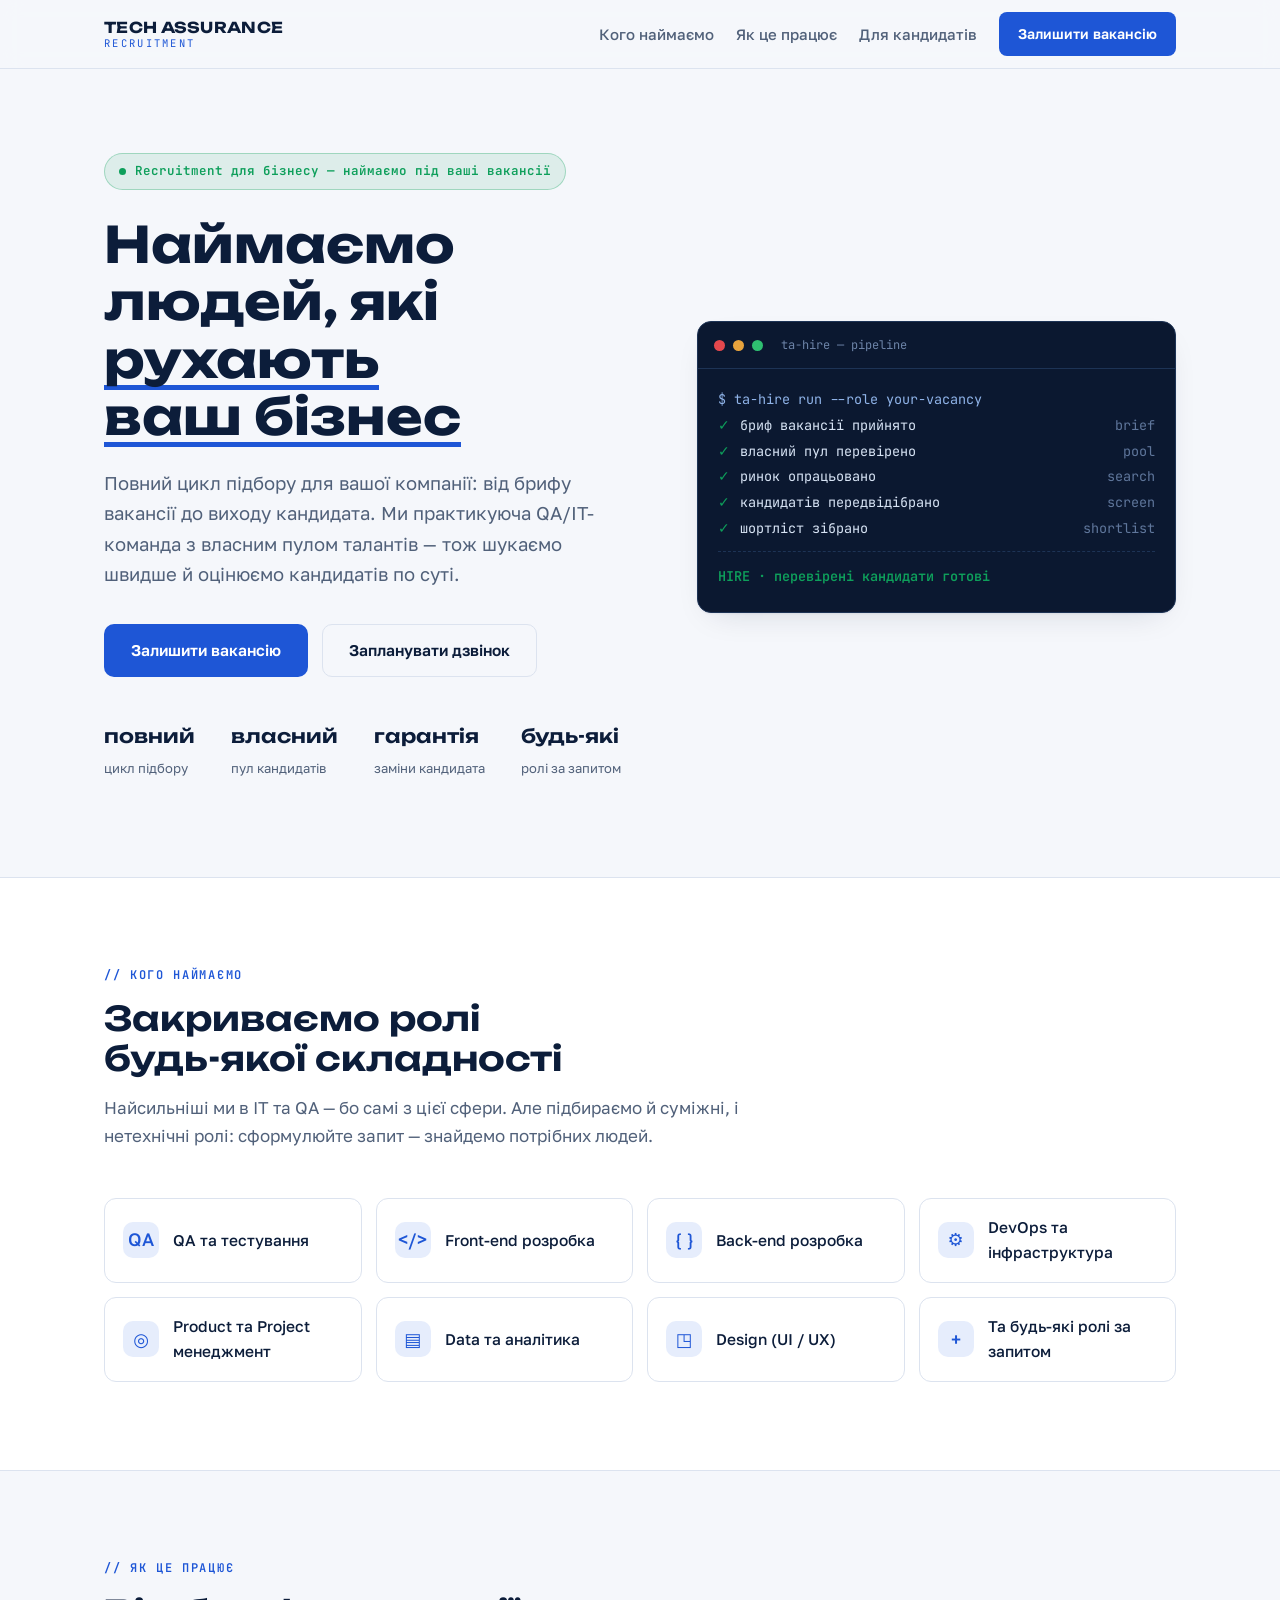
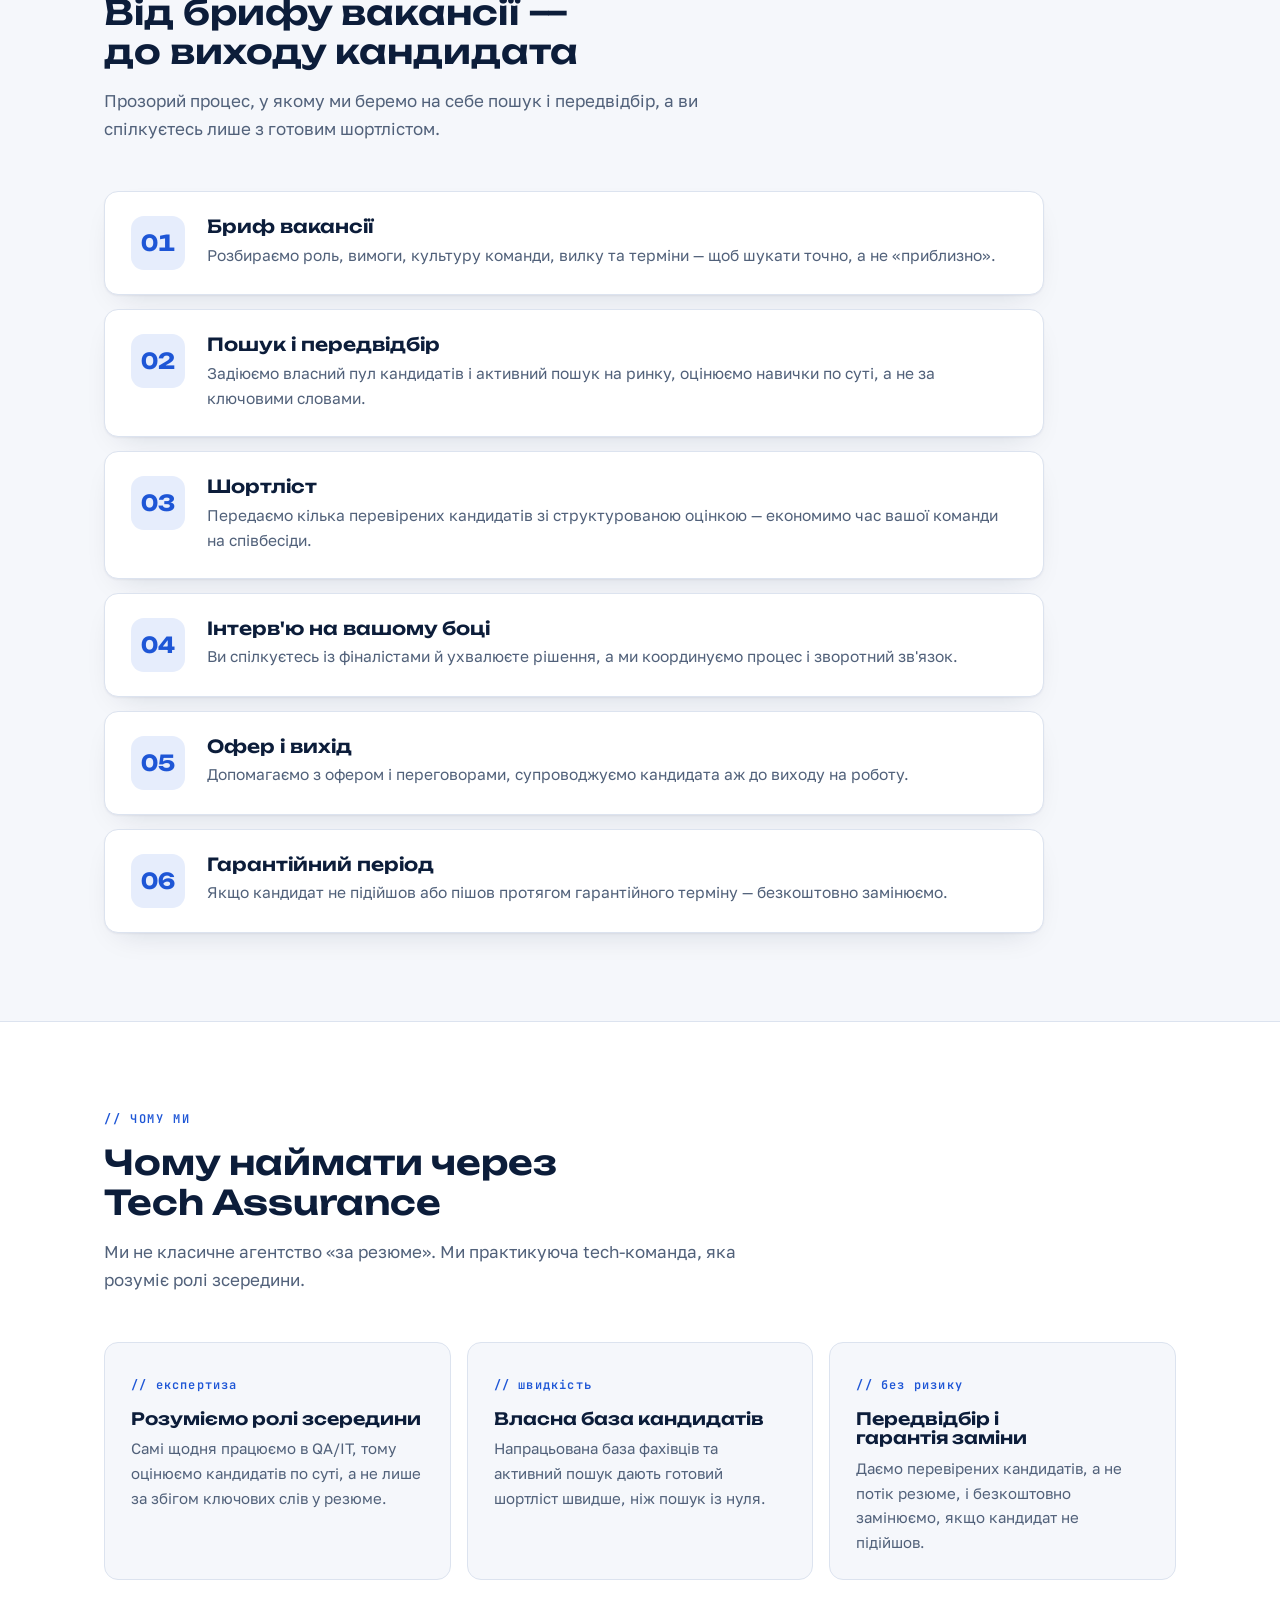
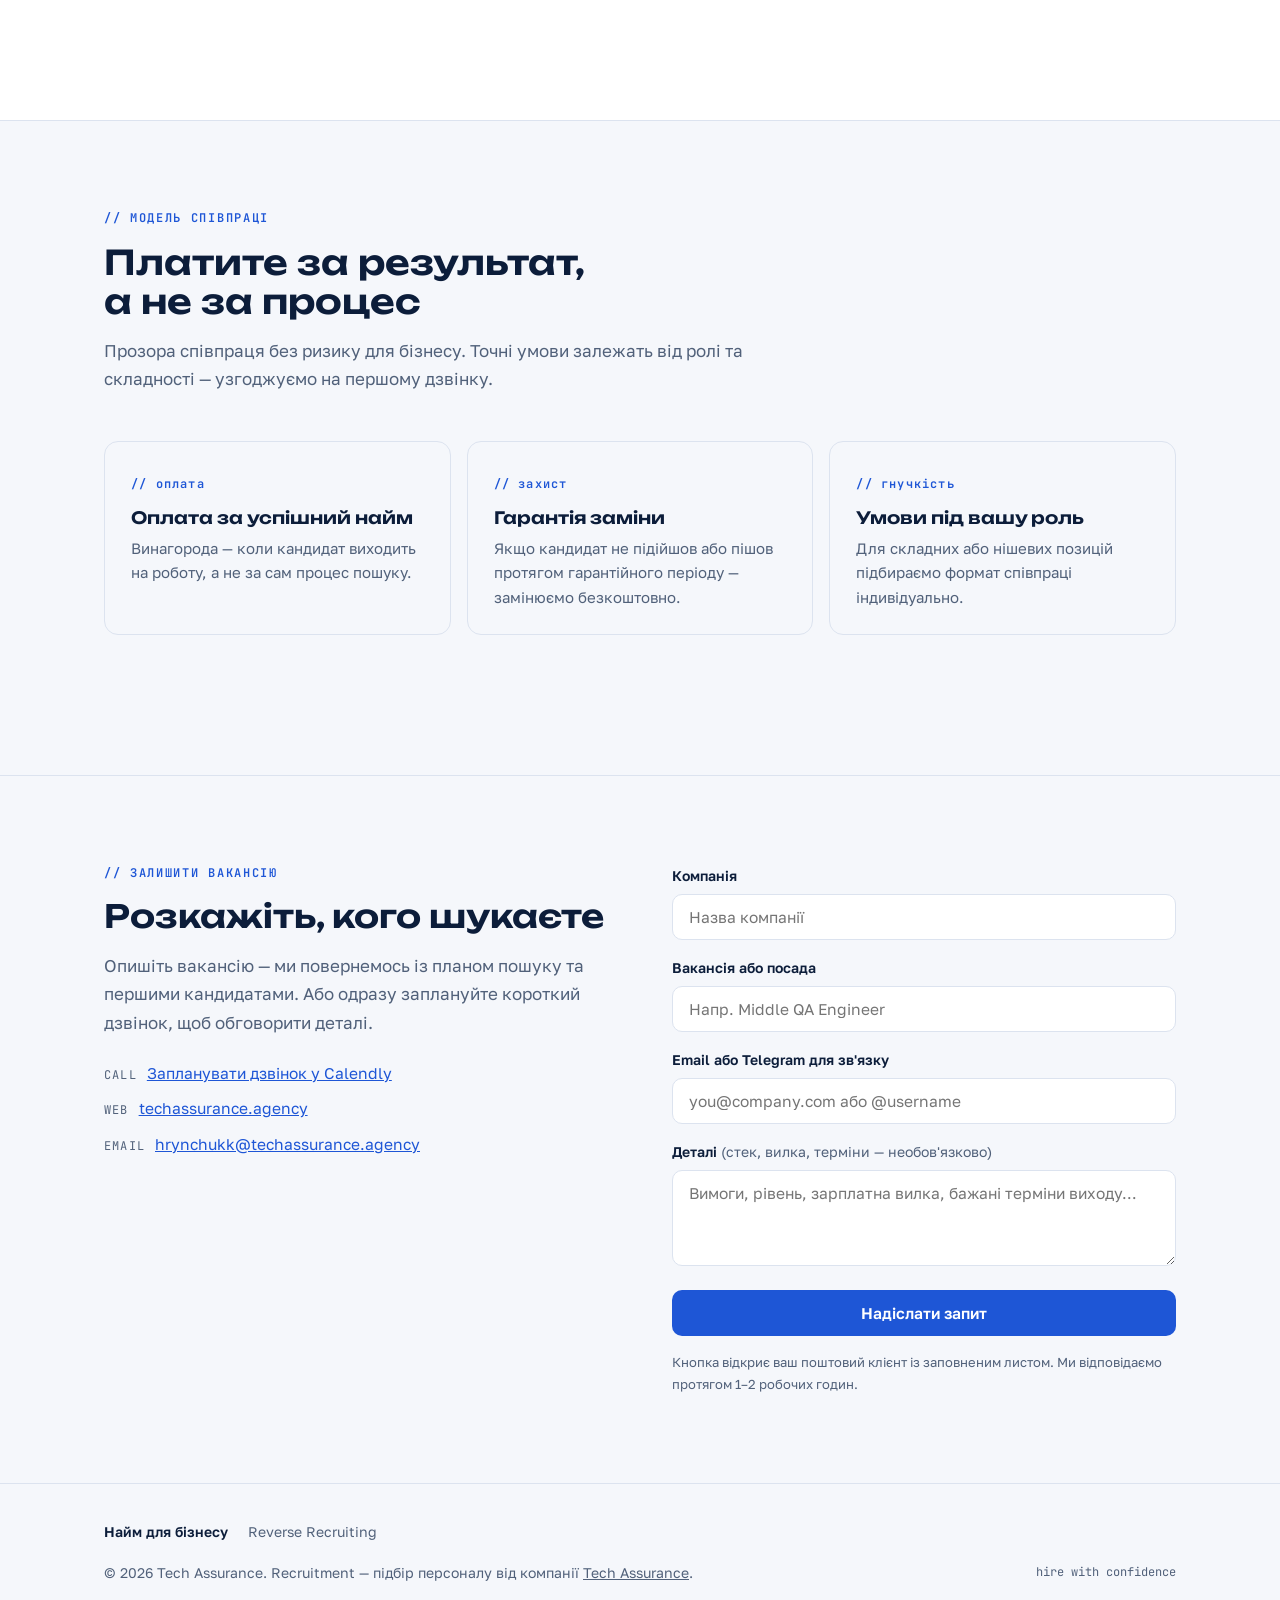
==== commit dab9b602: "Pivot site to recruitment services; drop the QA course The business is focusing on recruitment, not " ====
--- a/index.html
+++ b/index.html
@@ -3,11 +3,11 @@
 <head>
 <meta charset="UTF-8">
 <meta name="viewport" content="width=device-width, initial-scale=1.0">
-<title>Tech Assurance QA Academy — курс «Manual QA Engineer»</title>
+<title>Tech Assurance Recruitment — найм для бізнесу</title>
 <link rel="icon" href="assets/favicon.svg" type="image/svg+xml">
 <link rel="icon" href="assets/favicon-32.png" sizes="32x32" type="image/png">
 <link rel="apple-touch-icon" href="assets/apple-touch-icon.png">
-<meta name="description" content="Практична програма підготовки Manual QA-інженерів до роботи на реальних комерційних проєктах. Онлайн, 2–3 місяці, з можливістю працевлаштування в Tech Assurance.">
+<meta name="description" content="Tech Assurance Recruitment — підбір персоналу для бізнесу. Повний цикл: від брифу вакансії до виходу кандидата. Практикуюча QA/IT-команда з власним пулом талантів, передвідбір і гарантія заміни.">
 <link rel="preconnect" href="https://fonts.googleapis.com">
 <link rel="preconnect" href="https://fonts.gstatic.com" crossorigin>
 <link href="https://fonts.googleapis.com/css2?family=Unbounded:wght@500;600;700&family=Golos+Text:wght@400;500;600&family=JetBrains+Mono:wght@400;600&display=swap" rel="stylesheet">
@@ -21,18 +21,15 @@
 
 <header class="site-header">
   <div class="wrap">
-    <a class="logo" href="#top" aria-label="Tech Assurance QA Academy — на початок сторінки">
+    <a class="logo" href="index.html" aria-label="Tech Assurance — на головну">
       <strong>TECH ASSURANCE</strong>
-      <span>QA Academy</span>
+      <span>Recruitment</span>
     </a>
     <nav class="nav" id="nav" aria-label="Основна навігація">
-      <a href="#career">Працевлаштування</a>
-      <a href="#salary">Зарплати</a>
-      <a href="#about">Про курс</a>
-      <a href="#format">Формат</a>
-      <a href="#program">Програма</a>
-      <a href="reverse-recruiting.html">Reverse Recruiting</a>
-      <a class="btn btn-primary btn-sm" href="#apply">Залишити заявку</a>
+      <a href="#roles">Кого наймаємо</a>
+      <a href="#process">Як це працює</a>
+      <a href="reverse-recruiting.html">Для кандидатів</a>
+      <a class="btn btn-primary btn-sm" href="#apply" data-va="recruit_vacancy_nav">Залишити вакансію</a>
     </nav>
     <button class="nav-toggle" id="navToggle" aria-expanded="false" aria-controls="nav" aria-label="Відкрити меню">☰</button>
   </div>
@@ -44,331 +41,129 @@
   <section class="hero" aria-labelledby="hero-title">
     <div class="wrap">
       <div>
-        <span class="hero-badge"><i class="dot" aria-hidden="true"></i>Навчаємо, щоб наймати — запис на перший потік відкрито</span>
-        <h1 id="hero-title">Станьте <em>Manual QA-інженером</em> і приєднуйтеся до команди Tech Assurance</h1>
-        <p class="hero-sub">Практичний курс від сервісної QA-компанії: реальні процеси, інструменти та вимоги комерційних проєктів. Ми готуємо інженерів для власної команди — найкращі випускники отримують офер у Tech Assurance.</p>
+        <span class="hero-badge"><i class="dot" aria-hidden="true"></i>Recruitment для бізнесу — наймаємо під ваші вакансії</span>
+        <h1 id="hero-title">Наймаємо людей, які <em>рухають ваш бізнес</em></h1>
+        <p class="hero-sub">Повний цикл підбору для вашої компанії: від брифу вакансії до виходу кандидата. Ми практикуюча QA/IT-команда з власним пулом талантів — тож шукаємо швидше й оцінюємо кандидатів по суті.</p>
         <div class="hero-cta">
-          <a class="btn btn-primary" href="#apply">Записатися на курс</a>
-          <a class="btn btn-ghost" href="#career">Як потрапити в команду</a>
+          <a class="btn btn-primary" href="#apply" data-va="recruit_vacancy">Залишити вакансію</a>
+          <a class="btn btn-ghost" href="https://calendly.com/team-techassurance/30min" target="_blank" rel="noopener" data-va="recruit_call">Запланувати дзвінок</a>
         </div>
         <div class="hero-stats" role="list">
-          <div role="listitem"><strong>2–3</strong><span>місяці навчання</span></div>
-          <div role="listitem"><strong>2–3</strong><span>заняття на тиждень</span></div>
-          <div role="listitem"><strong>online</strong><span>у вечірній час</span></div>
-          <div role="listitem"><strong>офер</strong><span>найкращим випускникам</span></div>
+          <div role="listitem"><strong>повний</strong><span>цикл підбору</span></div>
+          <div role="listitem"><strong>власний</strong><span>пул кандидатів</span></div>
+          <div role="listitem"><strong>гарантія</strong><span>заміни кандидата</span></div>
+          <div role="listitem"><strong>будь-які</strong><span>ролі за запитом</span></div>
         </div>
       </div>
 
       <div class="term" aria-hidden="true">
-        <div class="term-bar"><i></i><i></i><i></i><span>qa-academy — test run</span></div>
+        <div class="term-bar"><i></i><i></i><i></i><span>ta-hire — pipeline</span></div>
         <div class="term-body">
-          <div class="line"><span class="cmd">$ ta-academy run --course manual-qa</span></div>
-          <div class="line"><span class="ok">✓</span> вимоги проаналізовано <span class="dim">12 ms</span></div>
-          <div class="line"><span class="ok">✓</span> чекліст підготовлено <span class="dim">8 ms</span></div>
-          <div class="line"><span class="ok">✓</span> тест-кейси створено <span class="dim">21 ms</span></div>
-          <div class="line"><span class="warn-t">⚠</span> знайдено 3 дефекти → баг-репорти оформлено</div>
-          <div class="line"><span class="ok">✓</span> API протестовано в Postman <span class="dim">34 ms</span></div>
-          <div class="line"><span class="ok">✓</span> SQL-запити виконано <span class="dim">9 ms</span></div>
-          <div class="line"><span class="ok">✓</span> AI-інструменти застосовано <span class="dim">17 ms</span></div>
-          <div class="line"><span class="ok">✓</span> фінальний проєкт захищено <span class="dim">2.4 s</span></div>
-          <div class="line"><span class="ok">✓</span> співбесіду в Tech Assurance пройдено <span class="dim">45 m</span></div>
-          <div class="line result">PASS &nbsp;9/9 · offer: Junior QA Engineer</div>
-        </div>
-      </div>
-    </div>
-  </section>
-
-  <!-- ================= CAREER / HIRING ================= -->
-  <section class="band" id="career" aria-labelledby="career-title">
-    <div class="wrap">
-      <div class="section-head reveal">
-        <span class="eyebrow">// працевлаштування</span>
-        <h2 id="career-title">Повний курс із працевлаштуванням у Tech Assurance</h2>
-        <p>Від першого заняття до оферу: навчання, фінальний проєкт, захист перед командою та співбесіда в Tech Assurance.</p>
+          <div class="line"><span class="cmd">$ ta-hire run --role your-vacancy</span></div>
+          <div class="line"><span class="ok">✓</span> бриф вакансії прийнято <span class="dim">brief</span></div>
+          <div class="line"><span class="ok">✓</span> власний пул перевірено <span class="dim">pool</span></div>
+          <div class="line"><span class="ok">✓</span> ринок опрацьовано <span class="dim">search</span></div>
+          <div class="line"><span class="ok">✓</span> кандидатів передвідібрано <span class="dim">screen</span></div>
+          <div class="line"><span class="ok">✓</span> шортліст зібрано <span class="dim">shortlist</span></div>
+          <div class="line result">HIRE · перевірені кандидати готові</div>
+        </div>
+      </div>
+    </div>
+  </section>
+
+  <!-- ================= ROLES ================= -->
+  <section class="band" id="roles" aria-labelledby="roles-title">
+    <div class="wrap">
+      <div class="section-head reveal">
+        <span class="eyebrow">// кого наймаємо</span>
+        <h2 id="roles-title">Закриваємо ролі будь-якої складності</h2>
+        <p>Найсильніші ми в IT та QA — бо самі з цієї сфери. Але підбираємо й суміжні, і нетехнічні ролі: сформулюйте запит — знайдемо потрібних людей.</p>
+      </div>
+      <div class="wish-grid">
+        <div class="wish reveal"><span class="ic" aria-hidden="true">QA</span>QA та тестування</div>
+        <div class="wish reveal"><span class="ic" aria-hidden="true">&lt;/&gt;</span>Front-end розробка</div>
+        <div class="wish reveal"><span class="ic" aria-hidden="true">{ }</span>Back-end розробка</div>
+        <div class="wish reveal"><span class="ic" aria-hidden="true">⚙</span>DevOps та інфраструктура</div>
+        <div class="wish reveal"><span class="ic" aria-hidden="true">◎</span>Product та Project менеджмент</div>
+        <div class="wish reveal"><span class="ic" aria-hidden="true">▤</span>Data та аналітика</div>
+        <div class="wish reveal"><span class="ic" aria-hidden="true">◳</span>Design (UI / UX)</div>
+        <div class="wish reveal"><span class="ic" aria-hidden="true">+</span>Та будь-які ролі за запитом</div>
+      </div>
+    </div>
+  </section>
+
+  <!-- ================= PROCESS ================= -->
+  <section id="process" aria-labelledby="process-title">
+    <div class="wrap">
+      <div class="section-head reveal">
+        <span class="eyebrow">// як це працює</span>
+        <h2 id="process-title">Від брифу вакансії — до виходу кандидата</h2>
+        <p>Прозорий процес, у якому ми беремо на себе пошук і передвідбір, а ви спілкуєтесь лише з готовим шортлістом.</p>
+      </div>
+      <div class="rr-steps">
+        <div class="rr-step reveal"><div><h3>Бриф вакансії</h3><p>Розбираємо роль, вимоги, культуру команди, вилку та терміни — щоб шукати точно, а не «приблизно».</p></div></div>
+        <div class="rr-step reveal"><div><h3>Пошук і передвідбір</h3><p>Задіюємо власний пул кандидатів і активний пошук на ринку, оцінюємо навички по суті, а не за ключовими словами.</p></div></div>
+        <div class="rr-step reveal"><div><h3>Шортліст</h3><p>Передаємо кілька перевірених кандидатів зі структурованою оцінкою — економимо час вашої команди на співбесіди.</p></div></div>
+        <div class="rr-step reveal"><div><h3>Інтерв'ю на вашому боці</h3><p>Ви спілкуєтесь із фіналістами й ухвалюєте рішення, а ми координуємо процес і зворотний зв'язок.</p></div></div>
+        <div class="rr-step reveal"><div><h3>Офер і вихід</h3><p>Допомагаємо з офером і переговорами, супроводжуємо кандидата аж до виходу на роботу.</p></div></div>
+        <div class="rr-step reveal"><div><h3>Гарантійний період</h3><p>Якщо кандидат не підійшов або пішов протягом гарантійного терміну — безкоштовно замінюємо.</p></div></div>
+      </div>
+    </div>
+  </section>
+
+  <!-- ================= WHY ================= -->
+  <section class="band" id="why" aria-labelledby="why-title">
+    <div class="wrap">
+      <div class="section-head reveal">
+        <span class="eyebrow">// чому ми</span>
+        <h2 id="why-title">Чому наймати через Tech Assurance</h2>
+        <p>Ми не класичне агентство «за резюме». Ми практикуюча tech-команда, яка розуміє ролі зсередини.</p>
       </div>
       <div class="hire-cards">
         <div class="hire-card reveal">
-          <span class="num">// хто навчає</span>
-          <h3>Курс від компанії, а не школи</h3>
-          <p>Викладають спеціалісти, які щодня тестують комерційні продукти наших клієнтів, — ви навчаєтеся у своїх потенційних колег.</p>
-        </div>
-        <div class="hire-card reveal">
-          <span class="num">// чого навчаємо</span>
-          <h3>Готуємо під власні проєкти</h3>
-          <p>Навчаємо саме того, що вимагаємо від Junior QA у власній команді, — без зайвої теорії та застарілих практик.</p>
-        </div>
-        <div class="hire-card reveal">
-          <span class="num">// що у фіналі</span>
-          <h3>Фінальний захист = співбесіда</h3>
-          <p>Ви презентуєте проєкт команді Tech Assurance. Для нас це технічна співбесіда: найкращі отримують запрошення в команду.</p>
-        </div>
-      </div>
-      <div class="path">
-        <div class="path-step reveal">
-          <h3>Навчання</h3>
-          <p>2–3 місяці практики на завданнях, що моделюють реальні проєкти</p>
-        </div>
-        <div class="path-step reveal">
-          <h3>Фінальний проєкт</h3>
-          <p>Повний цикл тестування навчального продукту в команді</p>
-        </div>
-        <div class="path-step reveal">
-          <h3>Захист</h3>
-          <p>Презентація результатів перед командою Tech Assurance</p>
-        </div>
-        <div class="path-step reveal">
-          <h3>Співбесіда</h3>
-          <p>Найкращі студенти отримують запрошення на співбесіду</p>
-        </div>
-        <div class="path-step reveal">
-          <h3>Офер</h3>
-          <p>Робота Junior QA Engineer на комерційних проєктах компанії</p>
-        </div>
-      </div>
-      <p class="employ-note reveal"><strong>А якщо офер отримають не всі?</strong> Кожен випускник у будь-якому разі виходить із готовим портфоліо, досвідом командної роботи над проєктом і підготовкою до HR- та технічних співбесід — тобто готовим до працевлаштування в будь-якій IT-компанії.</p>
-    </div>
-  </section>
-
-  <!-- ================= SALARY ================= -->
-  <section id="salary" aria-labelledby="salary-title">
-    <div class="wrap">
-      <div class="section-head reveal">
-        <span class="eyebrow">// зарплати</span>
-        <h2 id="salary-title">QA — професія з прозорим кар'єрним треком</h2>
-        <p>Зарплати QA-інженерів в Україні прив'язані до долара та зростають разом із досвідом — від першої ставки Trainee до рівня Senior за кілька років:</p>
-      </div>
-      <div class="salary-grid">
-        <div class="sal-tile reveal">
-          <span class="level">QA Trainee</span>
-          <div class="value">$450</div>
-          <p class="note">старт одразу після курсу</p>
-          <div class="sal-plot"><div class="sal-bar" style="--h:14%; --bar:color-mix(in srgb, var(--accent) 32%, var(--paper));"></div></div>
-        </div>
-        <div class="sal-tile reveal">
-          <span class="level">Junior QA</span>
-          <div class="value">$650</div>
-          <p class="note">≈ 0,5–1 рік досвіду</p>
-          <div class="sal-plot"><div class="sal-bar" style="--h:20%; --bar:color-mix(in srgb, var(--accent) 48%, var(--paper));"></div></div>
-        </div>
-        <div class="sal-tile reveal">
-          <span class="level">Middle QA</span>
-          <div class="value">$1&#8201;800</div>
-          <p class="note">≈ 2–3 роки досвіду</p>
-          <div class="sal-plot"><div class="sal-bar" style="--h:56%; --bar:color-mix(in srgb, var(--accent) 72%, var(--paper));"></div></div>
-        </div>
-        <div class="sal-tile reveal">
-          <span class="level">Senior QA</span>
-          <div class="value">$3&#8201;200</div>
-          <p class="note">≈ 5+ років досвіду</p>
-          <div class="sal-plot"><div class="sal-bar" style="--h:100%; --bar:var(--accent);"></div></div>
-        </div>
-        <div class="sal-tile reveal">
-          <span class="level">QA + автоматизація</span>
-          <div class="value">$3&#8201;000+</div>
-          <p class="note">напрям розвитку після Manual QA · Java, C#, TypeScript</p>
-          <div class="sal-plot"><div class="sal-bar open" style="--h:94%;"></div></div>
-        </div>
-      </div>
-      <p class="salary-src reveal">Trainee та Junior — типові стартові ставки для початківців; медіани Middle та Senior QA — за <a href="https://dou.ua/lenta/articles/salary-report-qa-winter-2026/" target="_blank" rel="noopener">зарплатним опитуванням DOU, зима 2026</a>. Спеціалісти з автоматизацією на Java, C# або TypeScript отримують від $3&#8201;000.</p>
-    </div>
-  </section>
-
-  <!-- ================= ABOUT / SKILLS ================= -->
-  <section class="band" id="about" aria-labelledby="about-title">
-    <div class="wrap">
-      <div class="section-head reveal">
-        <span class="eyebrow">// про курс</span>
-        <h2 id="about-title">Ми навчаємо не лише тестуванню</h2>
-        <p>Наша мета — не просто пояснити, як створювати тест-кейси, знаходити дефекти й оформлювати баг-репорти. Ми готуємо спеціаліста, який мислить як QA-інженер: ставить правильні запитання, бачить ризики, аналізує продукт і відповідає за якість власної роботи.</p>
-      </div>
-      <div class="skills-grid">
-        <div class="skill reveal"><span class="tick">✓</span>Розуміє процес розробки програмного забезпечення</div>
-        <div class="skill reveal"><span class="tick">✓</span>Вміє аналізувати вимоги та знаходити в них ризики</div>
-        <div class="skill reveal"><span class="tick">✓</span>Працює з основними QA-інструментами</div>
-        <div class="skill reveal"><span class="tick">✓</span>Розуміє принципи роботи вебзастосунків, API та баз даних</div>
-        <div class="skill reveal"><span class="tick">✓</span>Використовує AI-інструменти для підвищення ефективності</div>
-        <div class="skill reveal"><span class="tick">✓</span>Вміє аргументувати свої рішення</div>
-        <div class="skill reveal"><span class="tick">✓</span>Професійно комунікує з командою та замовником</div>
-        <div class="skill reveal"><span class="tick">✓</span>Відповідально працює з дедлайнами</div>
-        <div class="skill reveal"><span class="tick">✓</span>Розуміє очікування бізнесу від QA</div>
-        <div class="skill reveal"><span class="tick">✓</span>Готовий до роботи на реальному комерційному проєкті</div>
-      </div>
-    </div>
-  </section>
-
-  <!-- ================= FORMAT ================= -->
-  <section id="format" aria-labelledby="format-title">
-    <div class="wrap">
-      <div class="section-head reveal">
-        <span class="eyebrow">// формат навчання</span>
-        <h2 id="format-title">Онлайн, у вечірній час — сумісно з роботою</h2>
-      </div>
-      <dl class="spec">
-        <div class="spec-item reveal"><dt>Тривалість</dt><dd>2–3 місяці</dd></div>
-        <div class="spec-item reveal"><dt>Розклад</dt><dd>2–3 заняття на тиждень, увечері</dd></div>
-        <div class="spec-item reveal"><dt>Формат</dt><dd>Онлайн-заняття + записи всіх лекцій</dd></div>
-        <div class="spec-item reveal"><dt>Групи</dt><dd>Невеликі навчальні групи</dd></div>
-        <div class="spec-item reveal"><dt>Практика</dt><dd>Домашні завдання після кожного модуля</dd></div>
-        <div class="spec-item reveal"><dt>Зворотний зв'язок</dt><dd>Перевірка робіт викладачем персонально</dd></div>
-        <div class="spec-item reveal"><dt>Менторство</dt><dd>Консультації з ментором</dd></div>
-        <div class="spec-item reveal"><dt>Фінал</dt><dd>Командна робота над фінальним проєктом</dd></div>
-      </dl>
-      <p class="format-note reveal">Основний акцент програми — <strong>практика</strong>. Студенти працюють із завданнями, які моделюють реальні ситуації на комерційних проєктах.</p>
-    </div>
-  </section>
-
-  <!-- ================= PROGRAM ================= -->
-  <section class="band" id="program" aria-labelledby="program-title">
-    <div class="wrap">
-      <div class="section-head reveal">
-        <span class="eyebrow">// програма курсу</span>
-        <h2 id="program-title">24 теми — від основ тестування до підготовки до співбесіди</h2>
-        <p>Програму згруповано в шість модулів. Після кожного — домашнє завдання з персональною перевіркою.</p>
-      </div>
-      <div class="modules">
-        <article class="module reveal">
-          <span class="module-code">M01 / FOUNDATIONS</span>
-          <h3>Основи тестування</h3>
-          <ul>
-            <li>Основи тестування програмного забезпечення</li>
-            <li>Роль QA у продуктовій і сервісній IT-компанії</li>
-            <li>Життєвий цикл розробки ПЗ (SDLC)</li>
-            <li>Життєвий цикл тестування (STLC)</li>
-            <li>Види та рівні тестування</li>
-            <li>Техніки тест-дизайну</li>
-          </ul>
-        </article>
-        <article class="module reveal">
-          <span class="module-code">M02 / DOCUMENTATION</span>
-          <h3>Вимоги та тестова документація</h3>
-          <ul>
-            <li>Аналіз і перевірка вимог</li>
-            <li>Створення чеклістів</li>
-            <li>Створення тест-кейсів</li>
-            <li>Написання якісних баг-репортів</li>
-            <li>Підготовка тестової документації</li>
-            <li>Робота з Jira та Confluence</li>
-          </ul>
-        </article>
-        <article class="module reveal">
-          <span class="module-code">M03 / TECH SKILLS</span>
-          <h3>Технічна база</h3>
-          <ul>
-            <li>Тестування вебзастосунків</li>
-            <li>Робота з Chrome DevTools</li>
-            <li>Основи HTML і CSS для тестувальника</li>
-            <li>Основи клієнт-серверної архітектури</li>
-            <li>API-тестування за допомогою Postman</li>
-            <li>Основи баз даних і SQL</li>
-            <li>Основи тестування мобільних застосунків</li>
-          </ul>
-        </article>
-        <article class="module reveal">
-          <span class="module-code">M04 / PROCESS</span>
-          <h3>Види тестування та процеси</h3>
-          <ul>
-            <li>Usability, compatibility та regression testing</li>
-            <li>Робота QA у Scrum і Kanban-командах</li>
-            <li>Комунікація з розробниками, менеджерами та замовниками</li>
-          </ul>
-        </article>
-        <article class="module reveal">
-          <span class="module-code">M05 / AI TOOLS</span>
-          <h3>AI у роботі QA-інженера</h3>
-          <ul>
-            <li>Практичне використання AI у щоденних задачах</li>
-            <li>Правильне формування запитів до AI</li>
-            <li>Перевірка відповідей та розуміння обмежень AI</li>
-          </ul>
-        </article>
-        <article class="module reveal">
-          <span class="module-code">M06 / CAREER</span>
-          <h3>Кар'єрна підготовка</h3>
-          <ul>
-            <li>Підготовка до HR-співбесіди</li>
-            <li>Підготовка до технічної співбесіди</li>
-            <li>Портфоліо на основі фінального проєкту</li>
-          </ul>
-        </article>
-      </div>
-    </div>
-  </section>
-
-  <!-- ================= AI ================= -->
-  <section class="ai-band" id="ai" aria-labelledby="ai-title">
-    <div class="wrap">
-      <div class="section-head reveal">
-        <span class="eyebrow">// окремий модуль</span>
-        <h2 id="ai-title">AI у QA та сучасному тестуванні</h2>
-        <p>Окремий модуль присвячено практичному використанню штучного інтелекту в роботі QA-інженера. Студенти навчаться застосовувати AI для:</p>
-      </div>
-      <div class="ai-grid">
-        <div class="ai-chip reveal"><span class="mono">01</span>Аналіз та перевірка вимог</div>
-        <div class="ai-chip reveal"><span class="mono">02</span>Пошук суперечностей і пропущених сценаріїв</div>
-        <div class="ai-chip reveal"><span class="mono">03</span>Генерація ідей для тестування</div>
-        <div class="ai-chip reveal"><span class="mono">04</span>Створення чеклістів і тест-кейсів</div>
-        <div class="ai-chip reveal"><span class="mono">05</span>Підготовка тестових даних</div>
-        <div class="ai-chip reveal"><span class="mono">06</span>Покращення баг-репортів</div>
-        <div class="ai-chip reveal"><span class="mono">07</span>Формування SQL-запитів</div>
-        <div class="ai-chip reveal"><span class="mono">08</span>Робота з API-документацією</div>
-        <div class="ai-chip reveal"><span class="mono">09</span>Пояснення технічних понять</div>
-        <div class="ai-chip reveal"><span class="mono">10</span>Аналіз логів і повідомлень про помилки</div>
-        <div class="ai-chip reveal"><span class="mono">11</span>Підготовка до технічних співбесід</div>
-        <div class="ai-chip reveal"><span class="mono">12</span>Оптимізація рутинних завдань</div>
-      </div>
-      <p class="ai-note reveal"><strong>AI — не заміна QA-інженера, а робочий інструмент.</strong> Окрему увагу приділяємо правильному формуванню запитів, перевірці отриманих відповідей та розумінню обмежень штучного інтелекту.</p>
-    </div>
-  </section>
-
-  <!-- ================= PROJECT ================= -->
-  <section id="project" aria-labelledby="project-title">
-    <div class="wrap project-wrap">
-      <div class="section-head reveal" style="margin-bottom: 0;">
-        <span class="eyebrow">// практичний проєкт</span>
-        <h2 id="project-title">Навчальний проєкт за логікою реального клієнтського продукту</h2>
-        <p style="margin-top: 16px;">Протягом курсу кожен студент проходить повний цикл роботи QA-інженера — від аналізу вимог до захисту результатів перед командою Tech Assurance. Захист фінального проєкту — це, по суті, ваша технічна співбесіда до нас у команду.</p>
-        <div class="portfolio-note">
-          <span class="mono">→ RESULT</span>
-          <span>Після завершення навчання у вас будуть готові приклади робіт для власного портфоліо.</span>
-        </div>
-      </div>
-      <ul class="checklist reveal">
-        <li><span class="box">✓</span>Проаналізує вимоги</li>
-        <li><span class="box">✓</span>Знайде неточності та суперечності в документації</li>
-        <li><span class="box">✓</span>Підготує чеклісти</li>
-        <li><span class="box">✓</span>Створить тест-кейси</li>
-        <li><span class="box">✓</span>Проведе функціональне тестування</li>
-        <li><span class="box">✓</span>Оформить баг-репорти</li>
-        <li><span class="box">✓</span>Протестує API</li>
-        <li><span class="box">✓</span>Виконає базові SQL-запити</li>
-        <li><span class="box">✓</span>Застосує AI-інструменти для аналізу вимог і тестових сценаріїв</li>
-        <li><span class="box">✓</span>Підготує звіт про результати тестування</li>
-        <li><span class="box">✓</span>Захистить фінальний проєкт перед командою Tech Assurance</li>
-      </ul>
-    </div>
-  </section>
-
-  <!-- ================= DIFFERENCE ================= -->
-  <section class="band" aria-labelledby="diff-title">
-    <div class="wrap">
-      <div class="section-head reveal">
-        <span class="eyebrow">// чим ми відрізняємось</span>
-        <h2 id="diff-title">Це не черговий теоретичний курс із Manual QA</h2>
-        <p>Програму створили спеціалісти, які щодня працюють із реальними клієнтами та комерційними проєктами. Ми знаємо, яких знань, навичок і професійних якостей компанії очікують від Junior QA. Тому під час навчання студенти вчаться:</p>
-      </div>
-      <ul class="diff-grid">
-        <li class="reveal">Працювати з неповними та суперечливими вимогами</li>
-        <li class="reveal">Знаходити не лише дефекти, а й потенційні бізнес-ризики</li>
-        <li class="reveal">Ставити правильні запитання команді та замовнику</li>
-        <li class="reveal">Аргументувати знайдені проблеми</li>
-        <li class="reveal">Відповідати за якість власної документації</li>
-        <li class="reveal">Працювати з сучасними інструментами тестування</li>
-        <li class="reveal">Ефективно використовувати AI у щоденній роботі</li>
-        <li class="reveal">Професійно комунікувати</li>
-        <li class="reveal">Працювати з дедлайнами</li>
-        <li class="reveal">Адаптуватися до нових продуктів, процесів та інструментів</li>
-        <li class="reveal">Мислити як повноцінний учасник команди розробки</li>
-      </ul>
+          <span class="num">// експертиза</span>
+          <h3>Розуміємо ролі зсередини</h3>
+          <p>Самі щодня працюємо в QA/IT, тому оцінюємо кандидатів по суті, а не лише за збігом ключових слів у резюме.</p>
+        </div>
+        <div class="hire-card reveal">
+          <span class="num">// швидкість</span>
+          <h3>Власна база кандидатів</h3>
+          <p>Напрацьована база фахівців та активний пошук дають готовий шортліст швидше, ніж пошук із нуля.</p>
+        </div>
+        <div class="hire-card reveal">
+          <span class="num">// без ризику</span>
+          <h3>Передвідбір і гарантія заміни</h3>
+          <p>Даємо перевірених кандидатів, а не потік резюме, і безкоштовно замінюємо, якщо кандидат не підійшов.</p>
+        </div>
+      </div>
+    </div>
+  </section>
+
+  <!-- ================= MODEL ================= -->
+  <section id="model" aria-labelledby="model-title">
+    <div class="wrap">
+      <div class="section-head reveal">
+        <span class="eyebrow">// модель співпраці</span>
+        <h2 id="model-title">Платите за результат, а не за процес</h2>
+        <p>Прозора співпраця без ризику для бізнесу. Точні умови залежать від ролі та складності — узгоджуємо на першому дзвінку.</p>
+      </div>
+      <div class="hire-cards">
+        <div class="hire-card reveal">
+          <span class="num">// оплата</span>
+          <h3>Оплата за успішний найм</h3>
+          <p>Винагорода — коли кандидат виходить на роботу, а не за сам процес пошуку.</p>
+        </div>
+        <div class="hire-card reveal">
+          <span class="num">// захист</span>
+          <h3>Гарантія заміни</h3>
+          <p>Якщо кандидат не підійшов або пішов протягом гарантійного періоду — замінюємо безкоштовно.</p>
+        </div>
+        <div class="hire-card reveal">
+          <span class="num">// гнучкість</span>
+          <h3>Умови під вашу роль</h3>
+          <p>Для складних або нішевих позицій підбираємо формат співпраці індивідуально.</p>
+        </div>
+      </div>
     </div>
   </section>
 
@@ -376,28 +171,33 @@
   <section class="apply" id="apply" aria-labelledby="apply-title">
     <div class="wrap apply-wrap">
       <div class="apply-side reveal">
-        <span class="eyebrow">// заявка</span>
-        <h2 id="apply-title">Готові почати шлях у QA?</h2>
-        <p>Залишіть заявку — ми зв'яжемося з вами, розповімо деталі про найближчий потік, вартість і відповімо на всі запитання. Найкращих студентів потоку запросимо на співбесіду в Tech Assurance.</p>
+        <span class="eyebrow">// залишити вакансію</span>
+        <h2 id="apply-title">Розкажіть, кого шукаєте</h2>
+        <p>Опишіть вакансію — ми повернемось із планом пошуку та першими кандидатами. Або одразу заплануйте короткий дзвінок, щоб обговорити деталі.</p>
         <ul class="apply-contacts">
+          <li><span class="mono">Call</span><a href="https://calendly.com/team-techassurance/30min" target="_blank" rel="noopener">Запланувати дзвінок у Calendly</a></li>
           <li><span class="mono">Web</span><a href="https://www.techassurance.agency/" target="_blank" rel="noopener">techassurance.agency</a></li>
           <li><span class="mono">Email</span><a href="mailto:hrynchukk@techassurance.agency">hrynchukk@techassurance.agency</a></li>
         </ul>
       </div>
-      <form class="form reveal" id="applyForm" data-mailto="hrynchukk@techassurance.agency" data-subject="Заявка на курс Manual QA Engineer">
-        <div class="field">
-          <label for="f-name">Ім'я та прізвище</label>
-          <input id="f-name" name="name" type="text" required autocomplete="name" placeholder="Оксана Коваленко">
-        </div>
-        <div class="field">
-          <label for="f-contact">Email або Telegram</label>
-          <input id="f-contact" name="contact" type="text" required placeholder="you@example.com або @username">
-        </div>
-        <div class="field">
-          <label for="f-message">Кілька слів про себе <span style="font-weight:400;color:var(--muted)">(необов'язково)</span></label>
-          <textarea id="f-message" name="message" placeholder="Досвід, мотивація, запитання…"></textarea>
-        </div>
-        <button class="btn btn-primary" type="submit">Надіслати заявку</button>
+      <form class="form reveal" id="applyForm" data-mailto="hrynchukk@techassurance.agency" data-subject="Запит на підбір персоналу (B2B)">
+        <div class="field">
+          <label for="f-company">Компанія</label>
+          <input id="f-company" name="company" type="text" required autocomplete="organization" placeholder="Назва компанії">
+        </div>
+        <div class="field">
+          <label for="f-role">Вакансія або посада</label>
+          <input id="f-role" name="role" type="text" required placeholder="Напр. Middle QA Engineer">
+        </div>
+        <div class="field">
+          <label for="f-contact">Email або Telegram для зв'язку</label>
+          <input id="f-contact" name="contact" type="text" required placeholder="you@company.com або @username">
+        </div>
+        <div class="field">
+          <label for="f-message">Деталі <span style="font-weight:400;color:var(--muted)">(стек, вилка, терміни — необов'язково)</span></label>
+          <textarea id="f-message" name="message" placeholder="Вимоги, рівень, зарплатна вилка, бажані терміни виходу…"></textarea>
+        </div>
+        <button class="btn btn-primary" type="submit">Надіслати запит</button>
         <p class="form-hint">Кнопка відкриє ваш поштовий клієнт із заповненим листом. Ми відповідаємо протягом 1–2 робочих годин.</p>
       </form>
     </div>
@@ -408,13 +208,12 @@
 <footer class="site-footer">
   <div class="wrap">
     <nav class="footer-nav" aria-label="Напрями Tech Assurance">
-      <a href="index.html" aria-current="page">Курс Manual QA</a>
+      <a href="index.html" aria-current="page">Найм для бізнесу</a>
       <a href="reverse-recruiting.html">Reverse Recruiting</a>
-      <a href="recruitment.html">Recruitment для бізнесу</a>
     </nav>
     <div class="footer-meta">
-      <p>© 2026 Tech Assurance. QA Academy — навчальний напрям компанії <a href="https://www.techassurance.agency/" target="_blank" rel="noopener">Tech Assurance</a>.</p>
-      <p class="mono" style="font-size:12px;">assure your career · start in QA</p>
+      <p>© 2026 Tech Assurance. Recruitment — підбір персоналу від компанії <a href="https://www.techassurance.agency/" target="_blank" rel="noopener">Tech Assurance</a>.</p>
+      <p class="mono" style="font-size:12px;">hire with confidence</p>
     </div>
   </div>
 </footer>
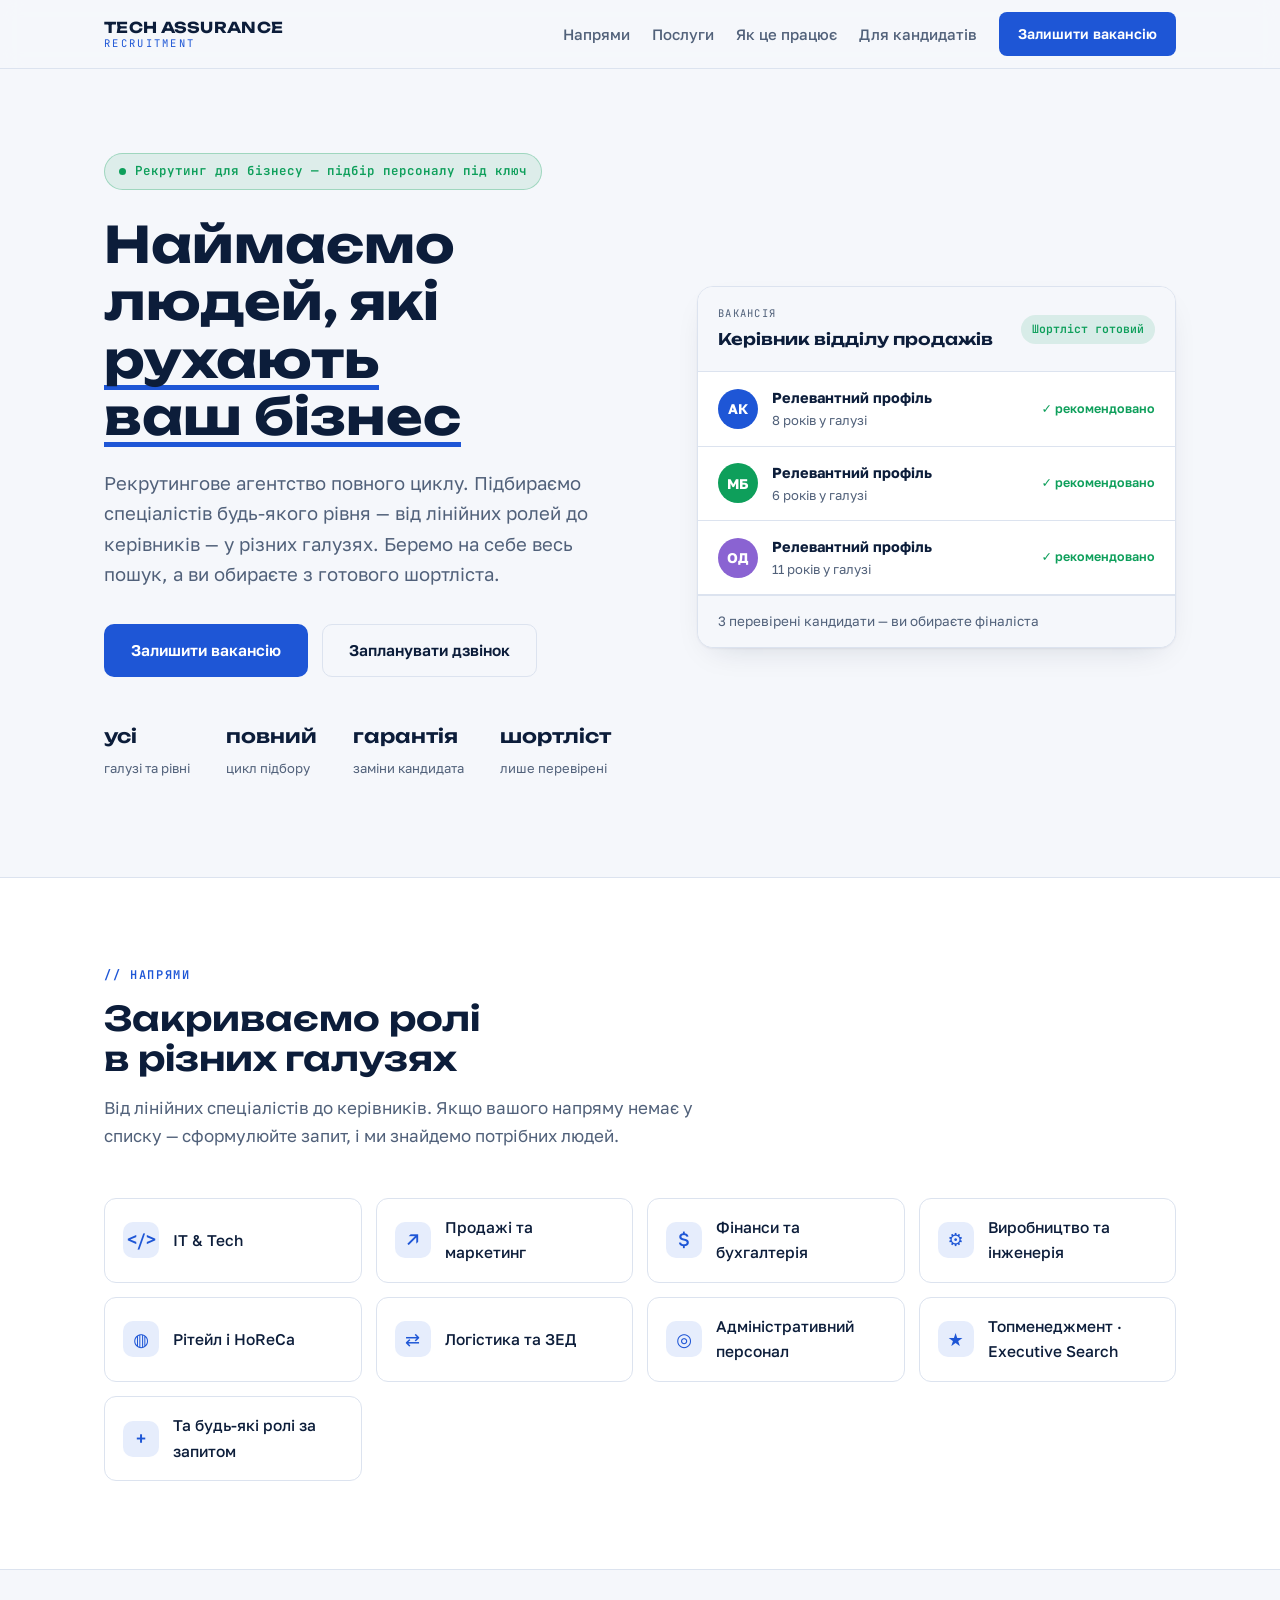
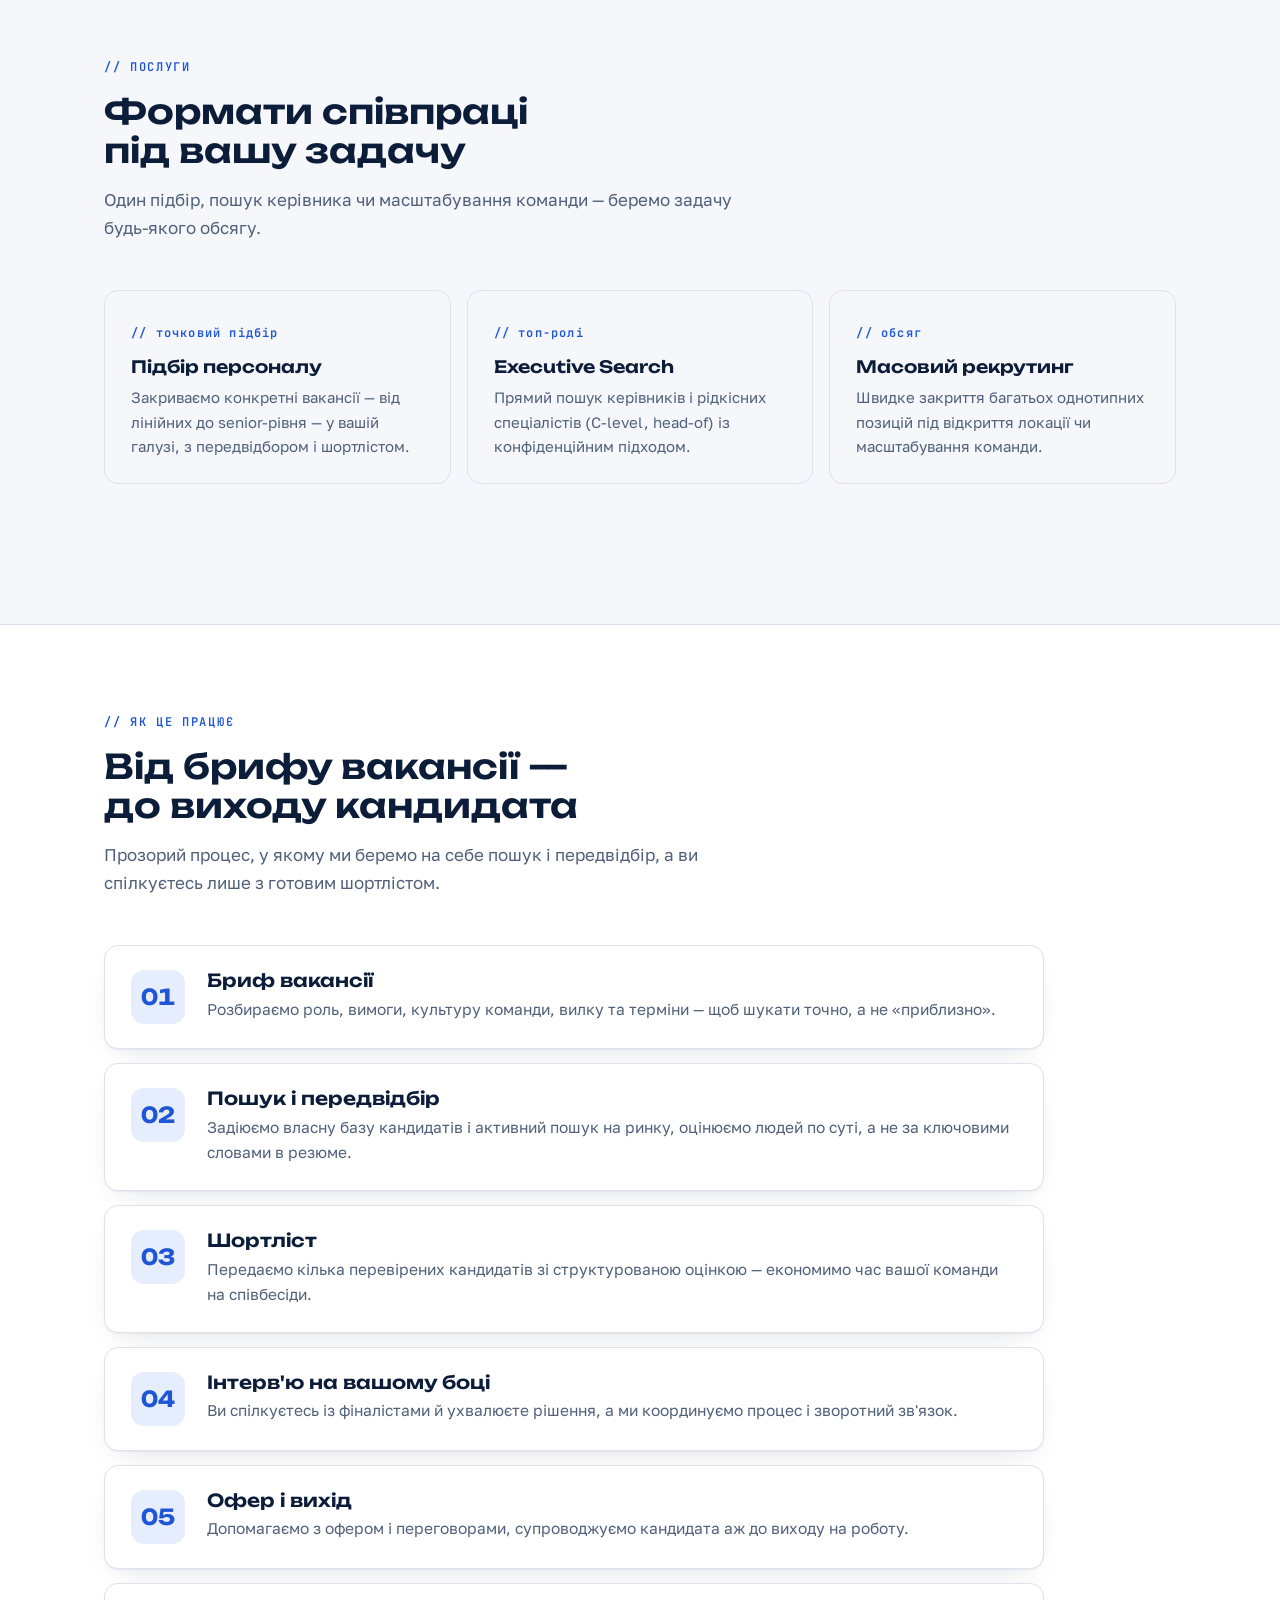
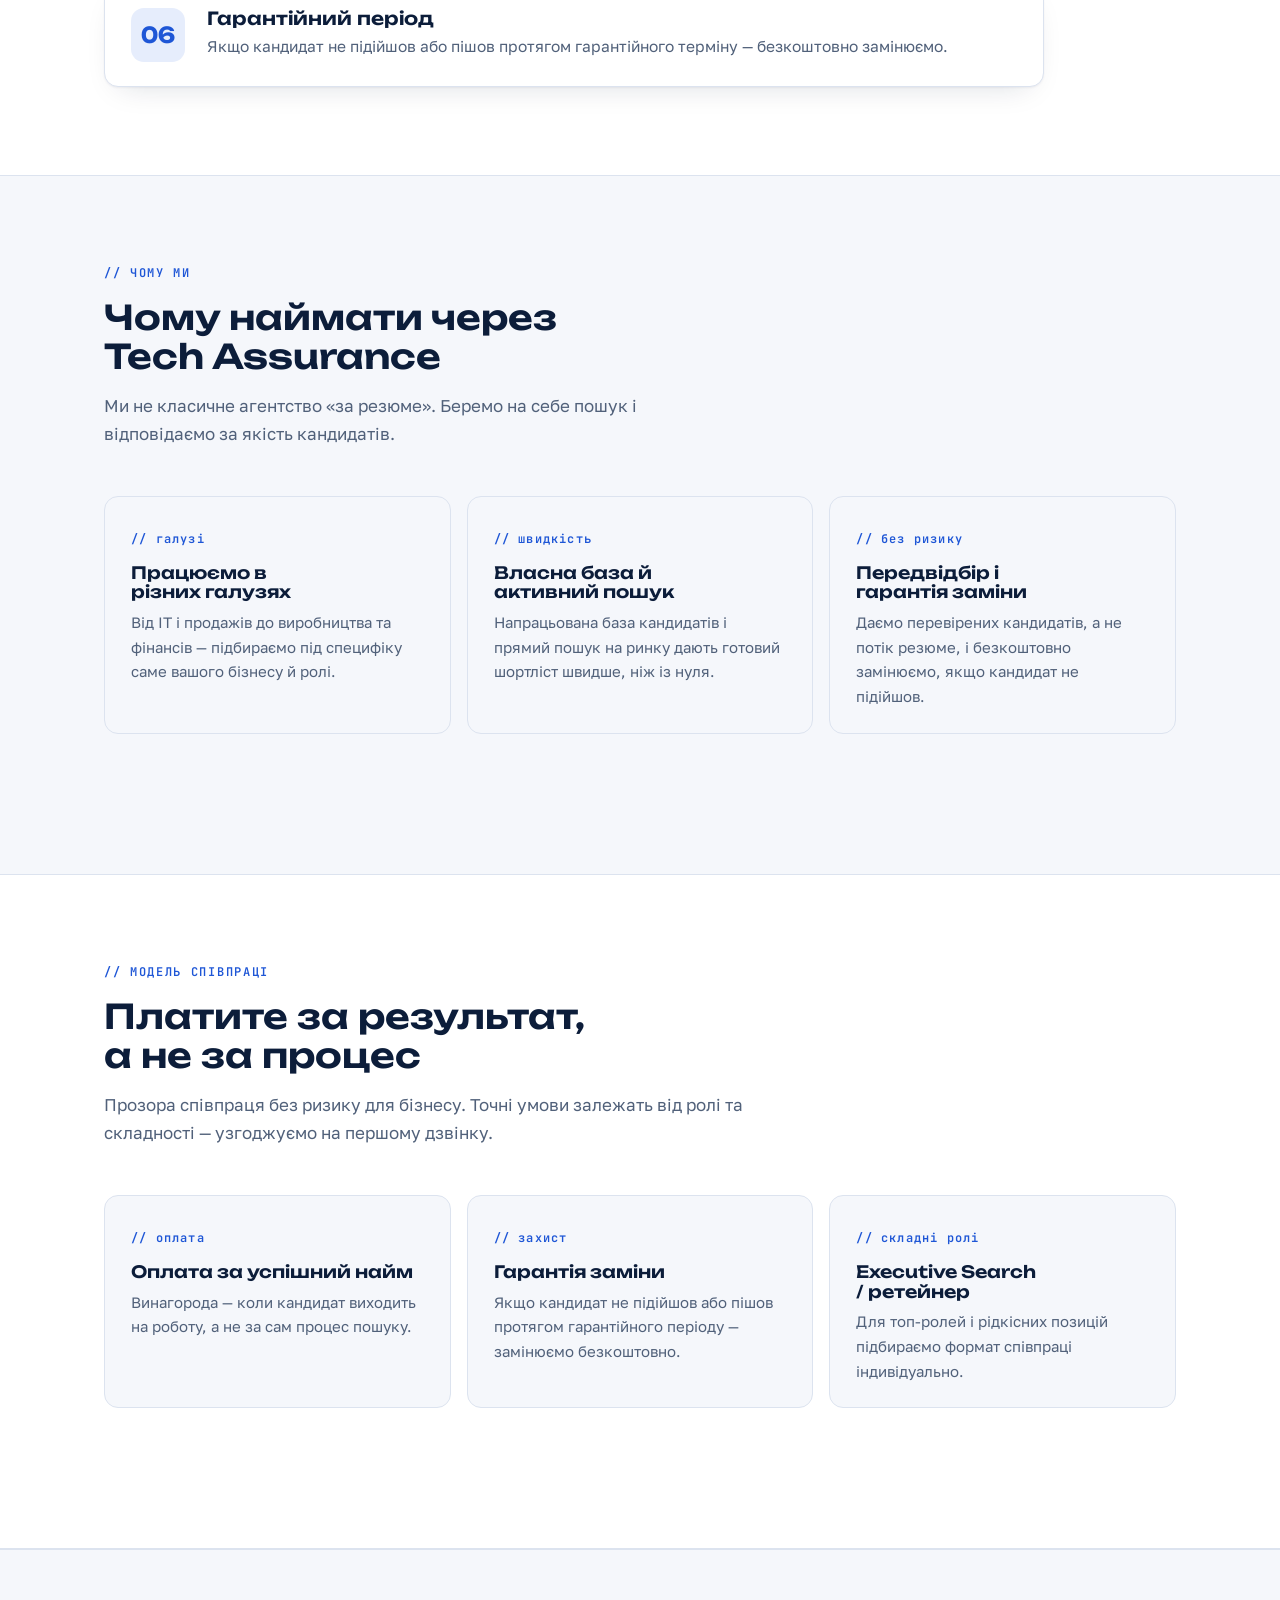
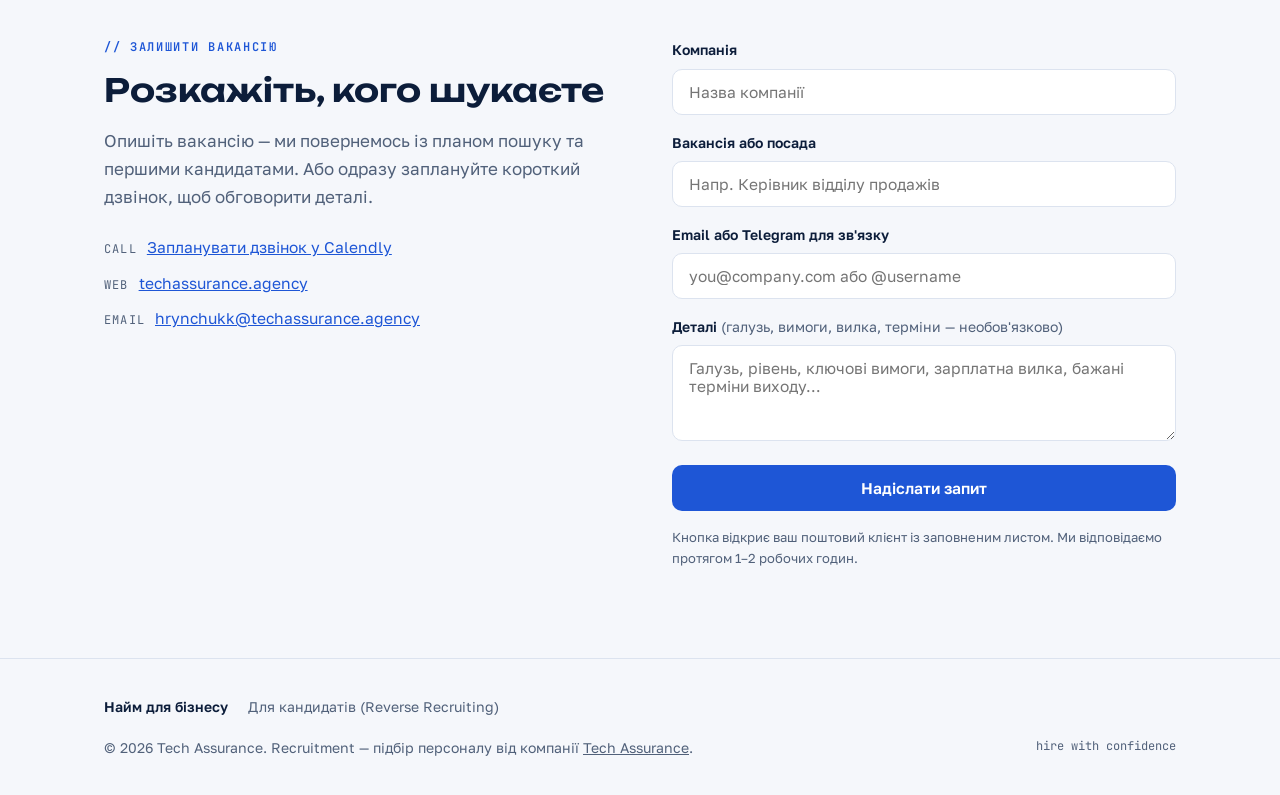
==== commit 2e5865a2: "Rework home into a general (non-IT) recruitment agency Based on competitor research (rsa.in.ua — bou" ====
--- a/index.html
+++ b/index.html
@@ -3,11 +3,11 @@
 <head>
 <meta charset="UTF-8">
 <meta name="viewport" content="width=device-width, initial-scale=1.0">
-<title>Tech Assurance Recruitment — найм для бізнесу</title>
+<title>Tech Assurance Recruitment — підбір персоналу для бізнесу</title>
 <link rel="icon" href="assets/favicon.svg" type="image/svg+xml">
 <link rel="icon" href="assets/favicon-32.png" sizes="32x32" type="image/png">
 <link rel="apple-touch-icon" href="assets/apple-touch-icon.png">
-<meta name="description" content="Tech Assurance Recruitment — підбір персоналу для бізнесу. Повний цикл: від брифу вакансії до виходу кандидата. Практикуюча QA/IT-команда з власним пулом талантів, передвідбір і гарантія заміни.">
+<meta name="description" content="Tech Assurance Recruitment — рекрутингове агентство повного циклу. Підбір персоналу будь-якого рівня — від лінійних ролей до керівників (executive search) — у різних галузях. Передвідбір, шортліст, гарантія заміни.">
 <link rel="preconnect" href="https://fonts.googleapis.com">
 <link rel="preconnect" href="https://fonts.gstatic.com" crossorigin>
 <link href="https://fonts.googleapis.com/css2?family=Unbounded:wght@500;600;700&family=Golos+Text:wght@400;500;600&family=JetBrains+Mono:wght@400;600&display=swap" rel="stylesheet">
@@ -26,7 +26,8 @@
       <span>Recruitment</span>
     </a>
     <nav class="nav" id="nav" aria-label="Основна навігація">
-      <a href="#roles">Кого наймаємо</a>
+      <a href="#directions">Напрями</a>
+      <a href="#services">Послуги</a>
       <a href="#process">Як це працює</a>
       <a href="reverse-recruiting.html">Для кандидатів</a>
       <a class="btn btn-primary btn-sm" href="#apply" data-va="recruit_vacancy_nav">Залишити вакансію</a>
@@ -41,59 +42,101 @@
   <section class="hero" aria-labelledby="hero-title">
     <div class="wrap">
       <div>
-        <span class="hero-badge"><i class="dot" aria-hidden="true"></i>Recruitment для бізнесу — наймаємо під ваші вакансії</span>
+        <span class="hero-badge"><i class="dot" aria-hidden="true"></i>Рекрутинг для бізнесу — підбір персоналу під ключ</span>
         <h1 id="hero-title">Наймаємо людей, які <em>рухають ваш бізнес</em></h1>
-        <p class="hero-sub">Повний цикл підбору для вашої компанії: від брифу вакансії до виходу кандидата. Ми практикуюча QA/IT-команда з власним пулом талантів — тож шукаємо швидше й оцінюємо кандидатів по суті.</p>
+        <p class="hero-sub">Рекрутингове агентство повного циклу. Підбираємо спеціалістів будь-якого рівня — від лінійних ролей до керівників — у різних галузях. Беремо на себе весь пошук, а ви обираєте з готового шортліста.</p>
         <div class="hero-cta">
           <a class="btn btn-primary" href="#apply" data-va="recruit_vacancy">Залишити вакансію</a>
           <a class="btn btn-ghost" href="https://calendly.com/team-techassurance/30min" target="_blank" rel="noopener" data-va="recruit_call">Запланувати дзвінок</a>
         </div>
         <div class="hero-stats" role="list">
+          <div role="listitem"><strong>усі</strong><span>галузі та рівні</span></div>
           <div role="listitem"><strong>повний</strong><span>цикл підбору</span></div>
-          <div role="listitem"><strong>власний</strong><span>пул кандидатів</span></div>
           <div role="listitem"><strong>гарантія</strong><span>заміни кандидата</span></div>
-          <div role="listitem"><strong>будь-які</strong><span>ролі за запитом</span></div>
-        </div>
-      </div>
-
-      <div class="term" aria-hidden="true">
-        <div class="term-bar"><i></i><i></i><i></i><span>ta-hire — pipeline</span></div>
-        <div class="term-body">
-          <div class="line"><span class="cmd">$ ta-hire run --role your-vacancy</span></div>
-          <div class="line"><span class="ok">✓</span> бриф вакансії прийнято <span class="dim">brief</span></div>
-          <div class="line"><span class="ok">✓</span> власний пул перевірено <span class="dim">pool</span></div>
-          <div class="line"><span class="ok">✓</span> ринок опрацьовано <span class="dim">search</span></div>
-          <div class="line"><span class="ok">✓</span> кандидатів передвідібрано <span class="dim">screen</span></div>
-          <div class="line"><span class="ok">✓</span> шортліст зібрано <span class="dim">shortlist</span></div>
-          <div class="line result">HIRE · перевірені кандидати готові</div>
-        </div>
-      </div>
-    </div>
-  </section>
-
-  <!-- ================= ROLES ================= -->
-  <section class="band" id="roles" aria-labelledby="roles-title">
-    <div class="wrap">
-      <div class="section-head reveal">
-        <span class="eyebrow">// кого наймаємо</span>
-        <h2 id="roles-title">Закриваємо ролі будь-якої складності</h2>
-        <p>Найсильніші ми в IT та QA — бо самі з цієї сфери. Але підбираємо й суміжні, і нетехнічні ролі: сформулюйте запит — знайдемо потрібних людей.</p>
+          <div role="listitem"><strong>шортліст</strong><span>лише перевірені</span></div>
+        </div>
+      </div>
+
+      <div class="shortlist" aria-hidden="true">
+        <div class="sl-head">
+          <div>
+            <span class="sl-label">Вакансія</span>
+            <strong>Керівник відділу продажів</strong>
+          </div>
+          <span class="sl-status">Шортліст готовий</span>
+        </div>
+        <div class="sl-row">
+          <span class="sl-ava" style="--c:#1e56d6">АК</span>
+          <div class="sl-info"><strong>Релевантний профіль</strong><span>8 років у галузі</span></div>
+          <span class="sl-tag">✓ рекомендовано</span>
+        </div>
+        <div class="sl-row">
+          <span class="sl-ava" style="--c:#0e9f5b">МБ</span>
+          <div class="sl-info"><strong>Релевантний профіль</strong><span>6 років у галузі</span></div>
+          <span class="sl-tag">✓ рекомендовано</span>
+        </div>
+        <div class="sl-row">
+          <span class="sl-ava" style="--c:#8a63d2">ОД</span>
+          <div class="sl-info"><strong>Релевантний профіль</strong><span>11 років у галузі</span></div>
+          <span class="sl-tag">✓ рекомендовано</span>
+        </div>
+        <div class="sl-foot">3 перевірені кандидати — ви обираєте фіналіста</div>
+      </div>
+    </div>
+  </section>
+
+  <!-- ================= DIRECTIONS / INDUSTRIES ================= -->
+  <section class="band" id="directions" aria-labelledby="directions-title">
+    <div class="wrap">
+      <div class="section-head reveal">
+        <span class="eyebrow">// напрями</span>
+        <h2 id="directions-title">Закриваємо ролі в різних галузях</h2>
+        <p>Від лінійних спеціалістів до керівників. Якщо вашого напряму немає у списку — сформулюйте запит, і ми знайдемо потрібних людей.</p>
       </div>
       <div class="wish-grid">
-        <div class="wish reveal"><span class="ic" aria-hidden="true">QA</span>QA та тестування</div>
-        <div class="wish reveal"><span class="ic" aria-hidden="true">&lt;/&gt;</span>Front-end розробка</div>
-        <div class="wish reveal"><span class="ic" aria-hidden="true">{ }</span>Back-end розробка</div>
-        <div class="wish reveal"><span class="ic" aria-hidden="true">⚙</span>DevOps та інфраструктура</div>
-        <div class="wish reveal"><span class="ic" aria-hidden="true">◎</span>Product та Project менеджмент</div>
-        <div class="wish reveal"><span class="ic" aria-hidden="true">▤</span>Data та аналітика</div>
-        <div class="wish reveal"><span class="ic" aria-hidden="true">◳</span>Design (UI / UX)</div>
+        <div class="wish reveal"><span class="ic" aria-hidden="true">&lt;/&gt;</span>IT &amp; Tech</div>
+        <div class="wish reveal"><span class="ic" aria-hidden="true">↗</span>Продажі та маркетинг</div>
+        <div class="wish reveal"><span class="ic" aria-hidden="true">$</span>Фінанси та бухгалтерія</div>
+        <div class="wish reveal"><span class="ic" aria-hidden="true">⚙</span>Виробництво та інженерія</div>
+        <div class="wish reveal"><span class="ic" aria-hidden="true">◍</span>Рітейл і HoReCa</div>
+        <div class="wish reveal"><span class="ic" aria-hidden="true">⇄</span>Логістика та ЗЕД</div>
+        <div class="wish reveal"><span class="ic" aria-hidden="true">◎</span>Адміністративний персонал</div>
+        <div class="wish reveal"><span class="ic" aria-hidden="true">★</span>Топменеджмент · Executive Search</div>
         <div class="wish reveal"><span class="ic" aria-hidden="true">+</span>Та будь-які ролі за запитом</div>
       </div>
     </div>
   </section>
 
+  <!-- ================= SERVICES ================= -->
+  <section id="services" aria-labelledby="services-title">
+    <div class="wrap">
+      <div class="section-head reveal">
+        <span class="eyebrow">// послуги</span>
+        <h2 id="services-title">Формати співпраці під вашу задачу</h2>
+        <p>Один підбір, пошук керівника чи масштабування команди — беремо задачу будь-якого обсягу.</p>
+      </div>
+      <div class="hire-cards">
+        <div class="hire-card reveal">
+          <span class="num">// точковий підбір</span>
+          <h3>Підбір персоналу</h3>
+          <p>Закриваємо конкретні вакансії — від лінійних до senior-рівня — у вашій галузі, з передвідбором і шортлістом.</p>
+        </div>
+        <div class="hire-card reveal">
+          <span class="num">// топ-ролі</span>
+          <h3>Executive Search</h3>
+          <p>Прямий пошук керівників і рідкісних спеціалістів (C-level, head-of) із конфіденційним підходом.</p>
+        </div>
+        <div class="hire-card reveal">
+          <span class="num">// обсяг</span>
+          <h3>Масовий рекрутинг</h3>
+          <p>Швидке закриття багатьох однотипних позицій під відкриття локації чи масштабування команди.</p>
+        </div>
+      </div>
+    </div>
+  </section>
+
   <!-- ================= PROCESS ================= -->
-  <section id="process" aria-labelledby="process-title">
+  <section class="band" id="process" aria-labelledby="process-title">
     <div class="wrap">
       <div class="section-head reveal">
         <span class="eyebrow">// як це працює</span>
@@ -102,7 +145,7 @@
       </div>
       <div class="rr-steps">
         <div class="rr-step reveal"><div><h3>Бриф вакансії</h3><p>Розбираємо роль, вимоги, культуру команди, вилку та терміни — щоб шукати точно, а не «приблизно».</p></div></div>
-        <div class="rr-step reveal"><div><h3>Пошук і передвідбір</h3><p>Задіюємо власний пул кандидатів і активний пошук на ринку, оцінюємо навички по суті, а не за ключовими словами.</p></div></div>
+        <div class="rr-step reveal"><div><h3>Пошук і передвідбір</h3><p>Задіюємо власну базу кандидатів і активний пошук на ринку, оцінюємо людей по суті, а не за ключовими словами в резюме.</p></div></div>
         <div class="rr-step reveal"><div><h3>Шортліст</h3><p>Передаємо кілька перевірених кандидатів зі структурованою оцінкою — економимо час вашої команди на співбесіди.</p></div></div>
         <div class="rr-step reveal"><div><h3>Інтерв'ю на вашому боці</h3><p>Ви спілкуєтесь із фіналістами й ухвалюєте рішення, а ми координуємо процес і зворотний зв'язок.</p></div></div>
         <div class="rr-step reveal"><div><h3>Офер і вихід</h3><p>Допомагаємо з офером і переговорами, супроводжуємо кандидата аж до виходу на роботу.</p></div></div>
@@ -112,23 +155,23 @@
   </section>
 
   <!-- ================= WHY ================= -->
-  <section class="band" id="why" aria-labelledby="why-title">
+  <section id="why" aria-labelledby="why-title">
     <div class="wrap">
       <div class="section-head reveal">
         <span class="eyebrow">// чому ми</span>
         <h2 id="why-title">Чому наймати через Tech Assurance</h2>
-        <p>Ми не класичне агентство «за резюме». Ми практикуюча tech-команда, яка розуміє ролі зсередини.</p>
+        <p>Ми не класичне агентство «за резюме». Беремо на себе пошук і відповідаємо за якість кандидатів.</p>
       </div>
       <div class="hire-cards">
         <div class="hire-card reveal">
-          <span class="num">// експертиза</span>
-          <h3>Розуміємо ролі зсередини</h3>
-          <p>Самі щодня працюємо в QA/IT, тому оцінюємо кандидатів по суті, а не лише за збігом ключових слів у резюме.</p>
+          <span class="num">// галузі</span>
+          <h3>Працюємо в різних галузях</h3>
+          <p>Від IT і продажів до виробництва та фінансів — підбираємо під специфіку саме вашого бізнесу й ролі.</p>
         </div>
         <div class="hire-card reveal">
           <span class="num">// швидкість</span>
-          <h3>Власна база кандидатів</h3>
-          <p>Напрацьована база фахівців та активний пошук дають готовий шортліст швидше, ніж пошук із нуля.</p>
+          <h3>Власна база й активний пошук</h3>
+          <p>Напрацьована база кандидатів і прямий пошук на ринку дають готовий шортліст швидше, ніж із нуля.</p>
         </div>
         <div class="hire-card reveal">
           <span class="num">// без ризику</span>
@@ -140,7 +183,7 @@
   </section>
 
   <!-- ================= MODEL ================= -->
-  <section id="model" aria-labelledby="model-title">
+  <section class="band" id="model" aria-labelledby="model-title">
     <div class="wrap">
       <div class="section-head reveal">
         <span class="eyebrow">// модель співпраці</span>
@@ -159,9 +202,9 @@
           <p>Якщо кандидат не підійшов або пішов протягом гарантійного періоду — замінюємо безкоштовно.</p>
         </div>
         <div class="hire-card reveal">
-          <span class="num">// гнучкість</span>
-          <h3>Умови під вашу роль</h3>
-          <p>Для складних або нішевих позицій підбираємо формат співпраці індивідуально.</p>
+          <span class="num">// складні ролі</span>
+          <h3>Executive Search / ретейнер</h3>
+          <p>Для топ-ролей і рідкісних позицій підбираємо формат співпраці індивідуально.</p>
         </div>
       </div>
     </div>
@@ -187,15 +230,15 @@
         </div>
         <div class="field">
           <label for="f-role">Вакансія або посада</label>
-          <input id="f-role" name="role" type="text" required placeholder="Напр. Middle QA Engineer">
+          <input id="f-role" name="role" type="text" required placeholder="Напр. Керівник відділу продажів">
         </div>
         <div class="field">
           <label for="f-contact">Email або Telegram для зв'язку</label>
           <input id="f-contact" name="contact" type="text" required placeholder="you@company.com або @username">
         </div>
         <div class="field">
-          <label for="f-message">Деталі <span style="font-weight:400;color:var(--muted)">(стек, вилка, терміни — необов'язково)</span></label>
-          <textarea id="f-message" name="message" placeholder="Вимоги, рівень, зарплатна вилка, бажані терміни виходу…"></textarea>
+          <label for="f-message">Деталі <span style="font-weight:400;color:var(--muted)">(галузь, вимоги, вилка, терміни — необов'язково)</span></label>
+          <textarea id="f-message" name="message" placeholder="Галузь, рівень, ключові вимоги, зарплатна вилка, бажані терміни виходу…"></textarea>
         </div>
         <button class="btn btn-primary" type="submit">Надіслати запит</button>
         <p class="form-hint">Кнопка відкриє ваш поштовий клієнт із заповненим листом. Ми відповідаємо протягом 1–2 робочих годин.</p>
@@ -209,7 +252,7 @@
   <div class="wrap">
     <nav class="footer-nav" aria-label="Напрями Tech Assurance">
       <a href="index.html" aria-current="page">Найм для бізнесу</a>
-      <a href="reverse-recruiting.html">Reverse Recruiting</a>
+      <a href="reverse-recruiting.html">Для кандидатів (Reverse Recruiting)</a>
     </nav>
     <div class="footer-meta">
       <p>© 2026 Tech Assurance. Recruitment — підбір персоналу від компанії <a href="https://www.techassurance.agency/" target="_blank" rel="noopener">Tech Assurance</a>.</p>
--- a/assets/styles.css
+++ b/assets/styles.css
@@ -232,6 +232,20 @@
   color: var(--pass); font-weight: 600;
 }
 
+/* ---------- hero shortlist visual (головна) ---------- */
+.shortlist { background: var(--card); border: 1px solid var(--line); border-radius: 16px; box-shadow: var(--shadow); overflow: hidden; }
+.sl-head { display: flex; justify-content: space-between; align-items: center; gap: 12px; padding: 18px 20px; background: var(--paper); border-bottom: 1px solid var(--line); }
+.sl-label { font-family: "JetBrains Mono", monospace; font-size: 10.5px; letter-spacing: .12em; text-transform: uppercase; color: var(--muted); display: block; margin-bottom: 3px; }
+.sl-head strong { font-family: "Unbounded", sans-serif; font-weight: 600; font-size: 16px; }
+.sl-status { font-family: "JetBrains Mono", monospace; font-size: 11.5px; font-weight: 600; color: var(--pass); background: color-mix(in srgb, var(--pass) 12%, transparent); padding: 5px 11px; border-radius: 999px; white-space: nowrap; }
+.sl-row { display: flex; align-items: center; gap: 14px; padding: 14px 20px; border-bottom: 1px solid var(--line); }
+.sl-ava { flex: none; width: 40px; height: 40px; border-radius: 50%; display: grid; place-items: center; color: #fff; font-weight: 700; font-size: 14px; background: var(--c); }
+.sl-info { flex: 1; min-width: 0; display: flex; flex-direction: column; }
+.sl-info strong { font-size: 14.5px; }
+.sl-info span { font-size: 13px; color: var(--muted); }
+.sl-tag { font-size: 12.5px; font-weight: 600; color: var(--pass); white-space: nowrap; }
+.sl-foot { padding: 14px 20px; background: var(--paper); border-top: 1px solid var(--line); font-size: 13.5px; color: var(--muted); }
+
 /* ---------- skills ---------- */
 .band { background: var(--card); border-top: 1px solid var(--line); border-bottom: 1px solid var(--line); }
 .skills-grid {
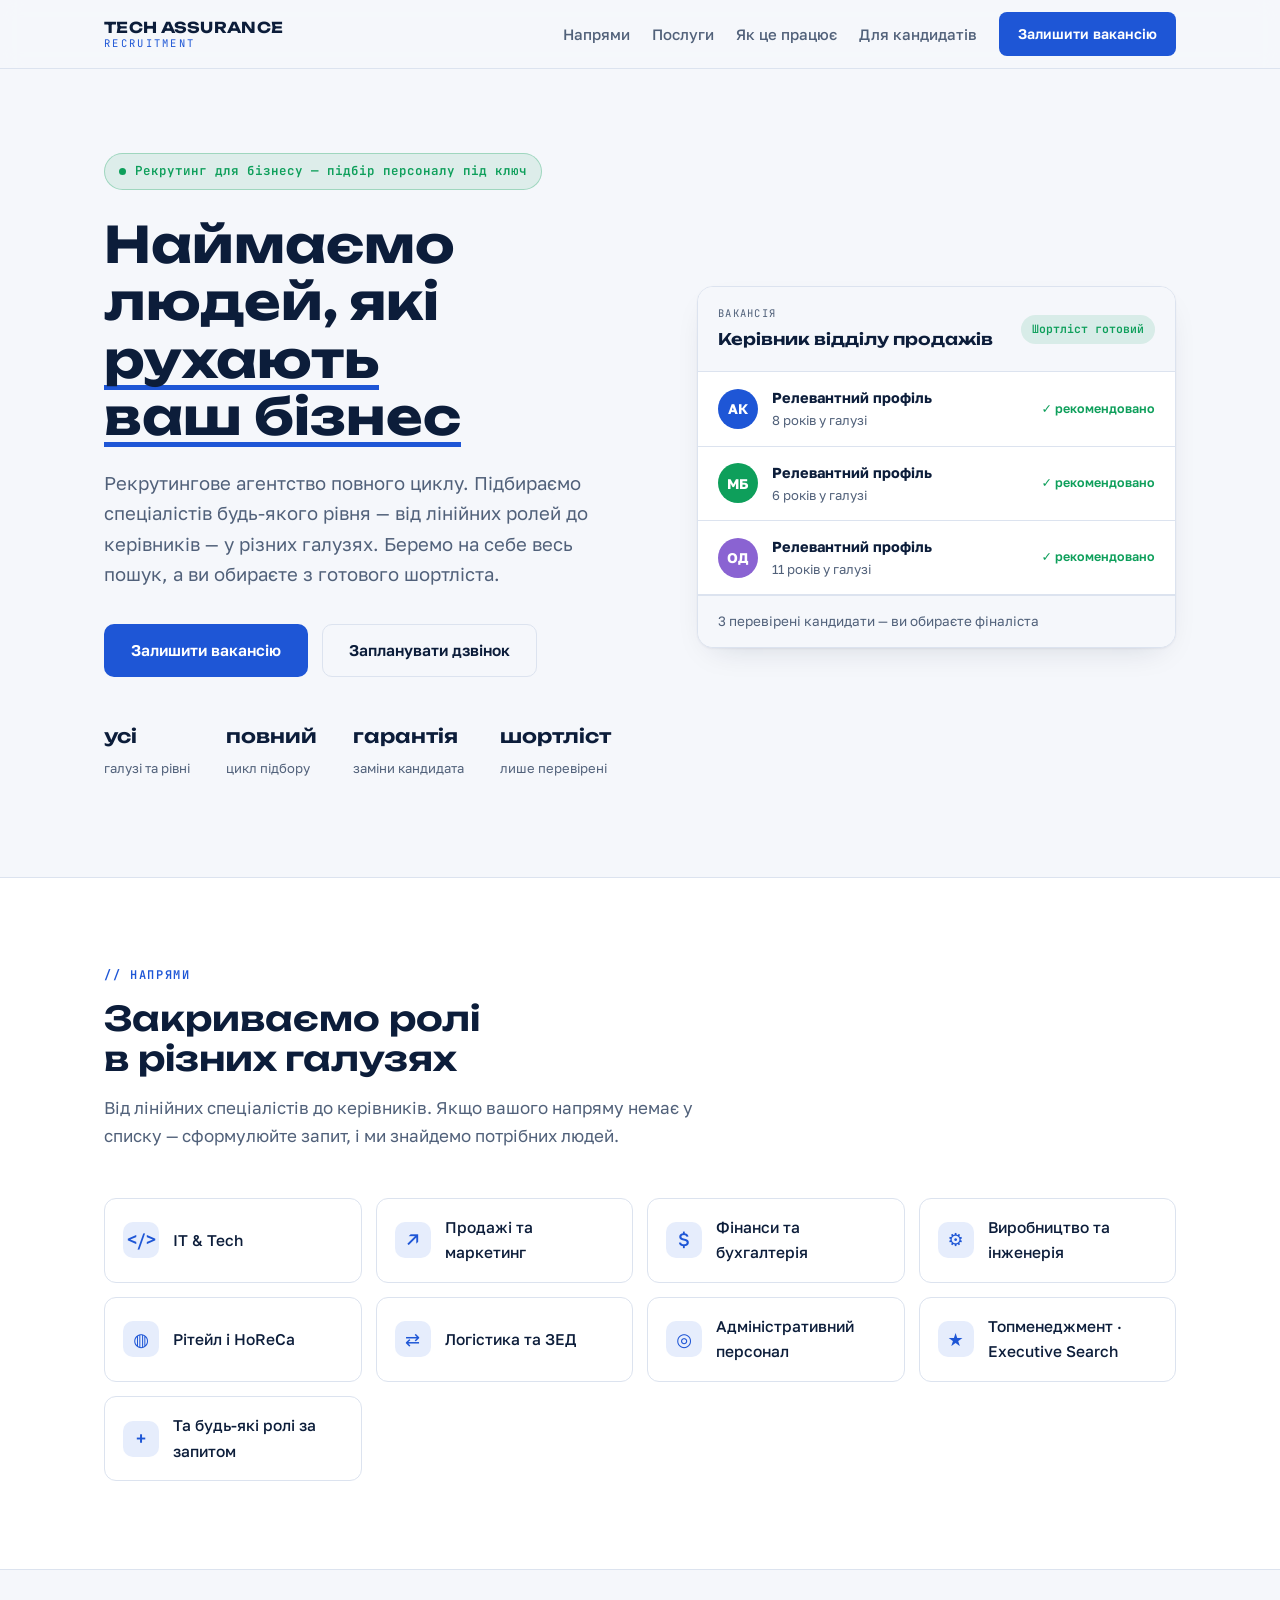
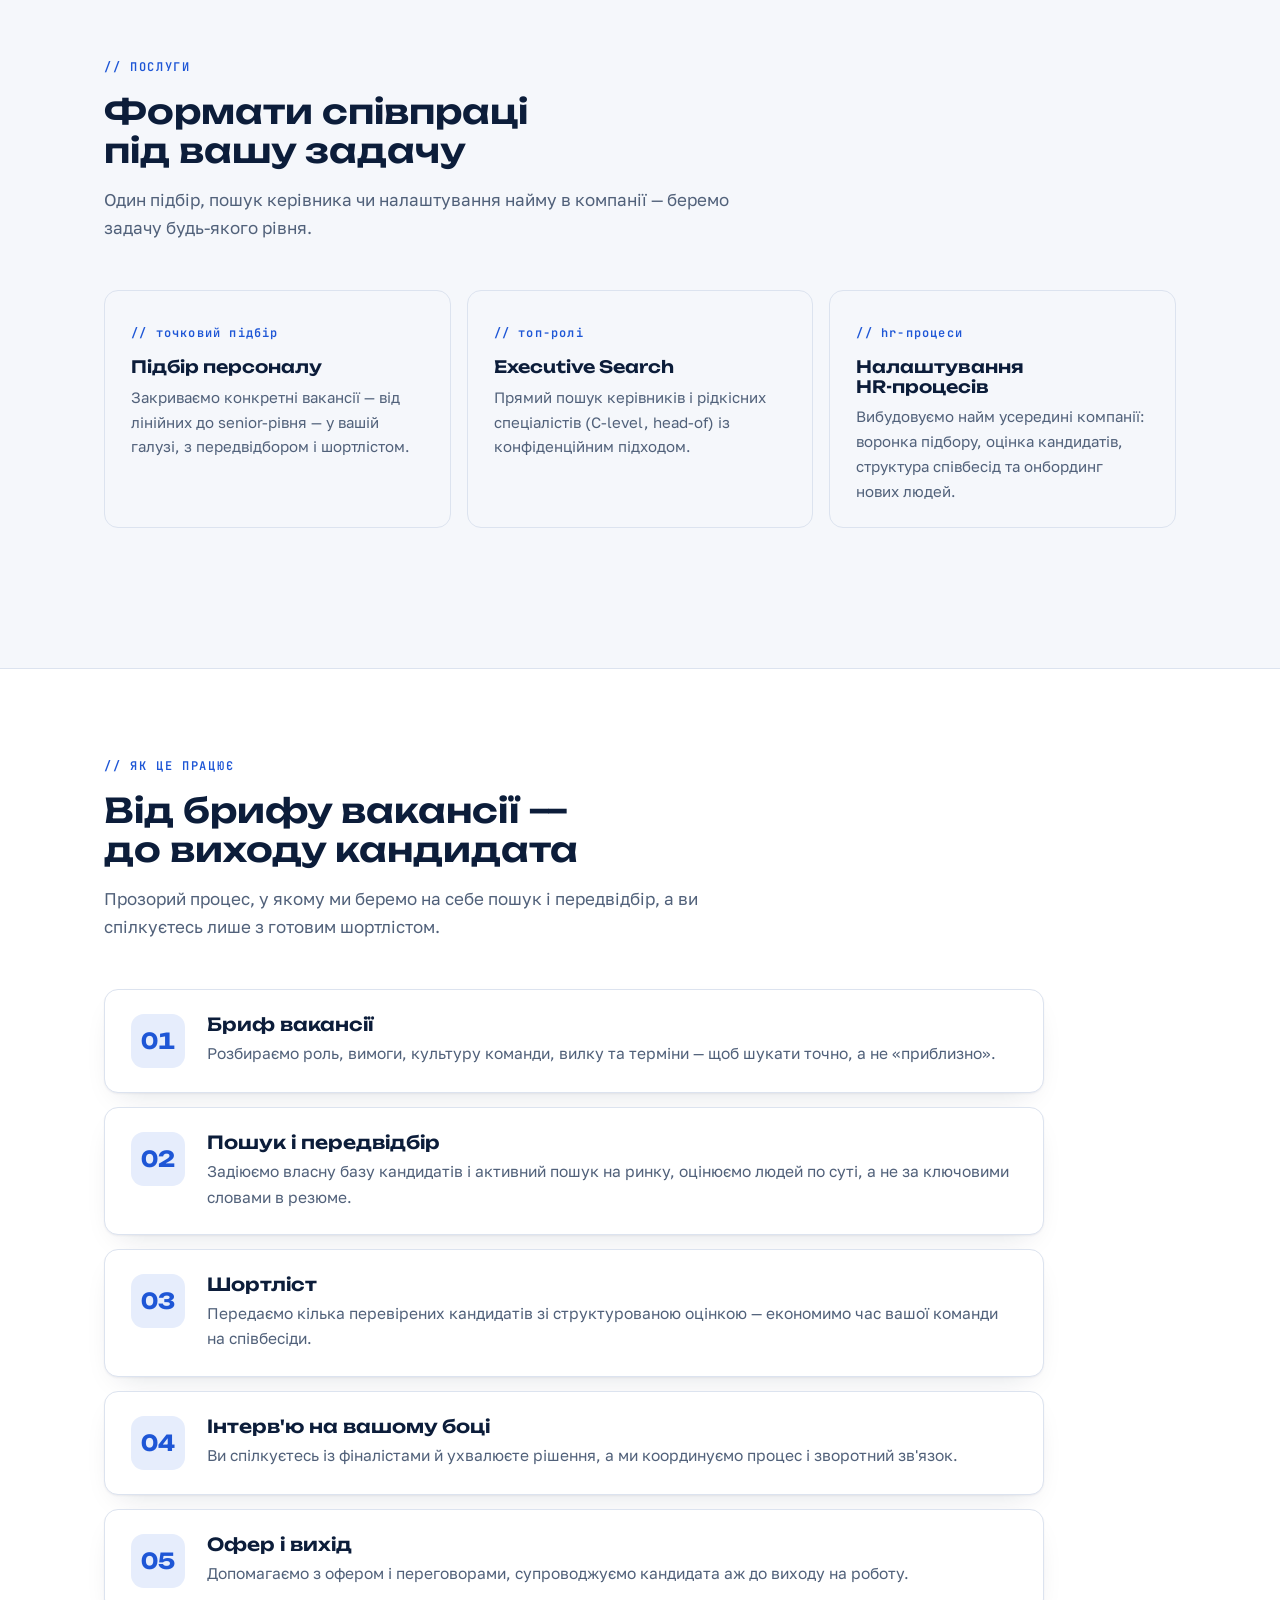
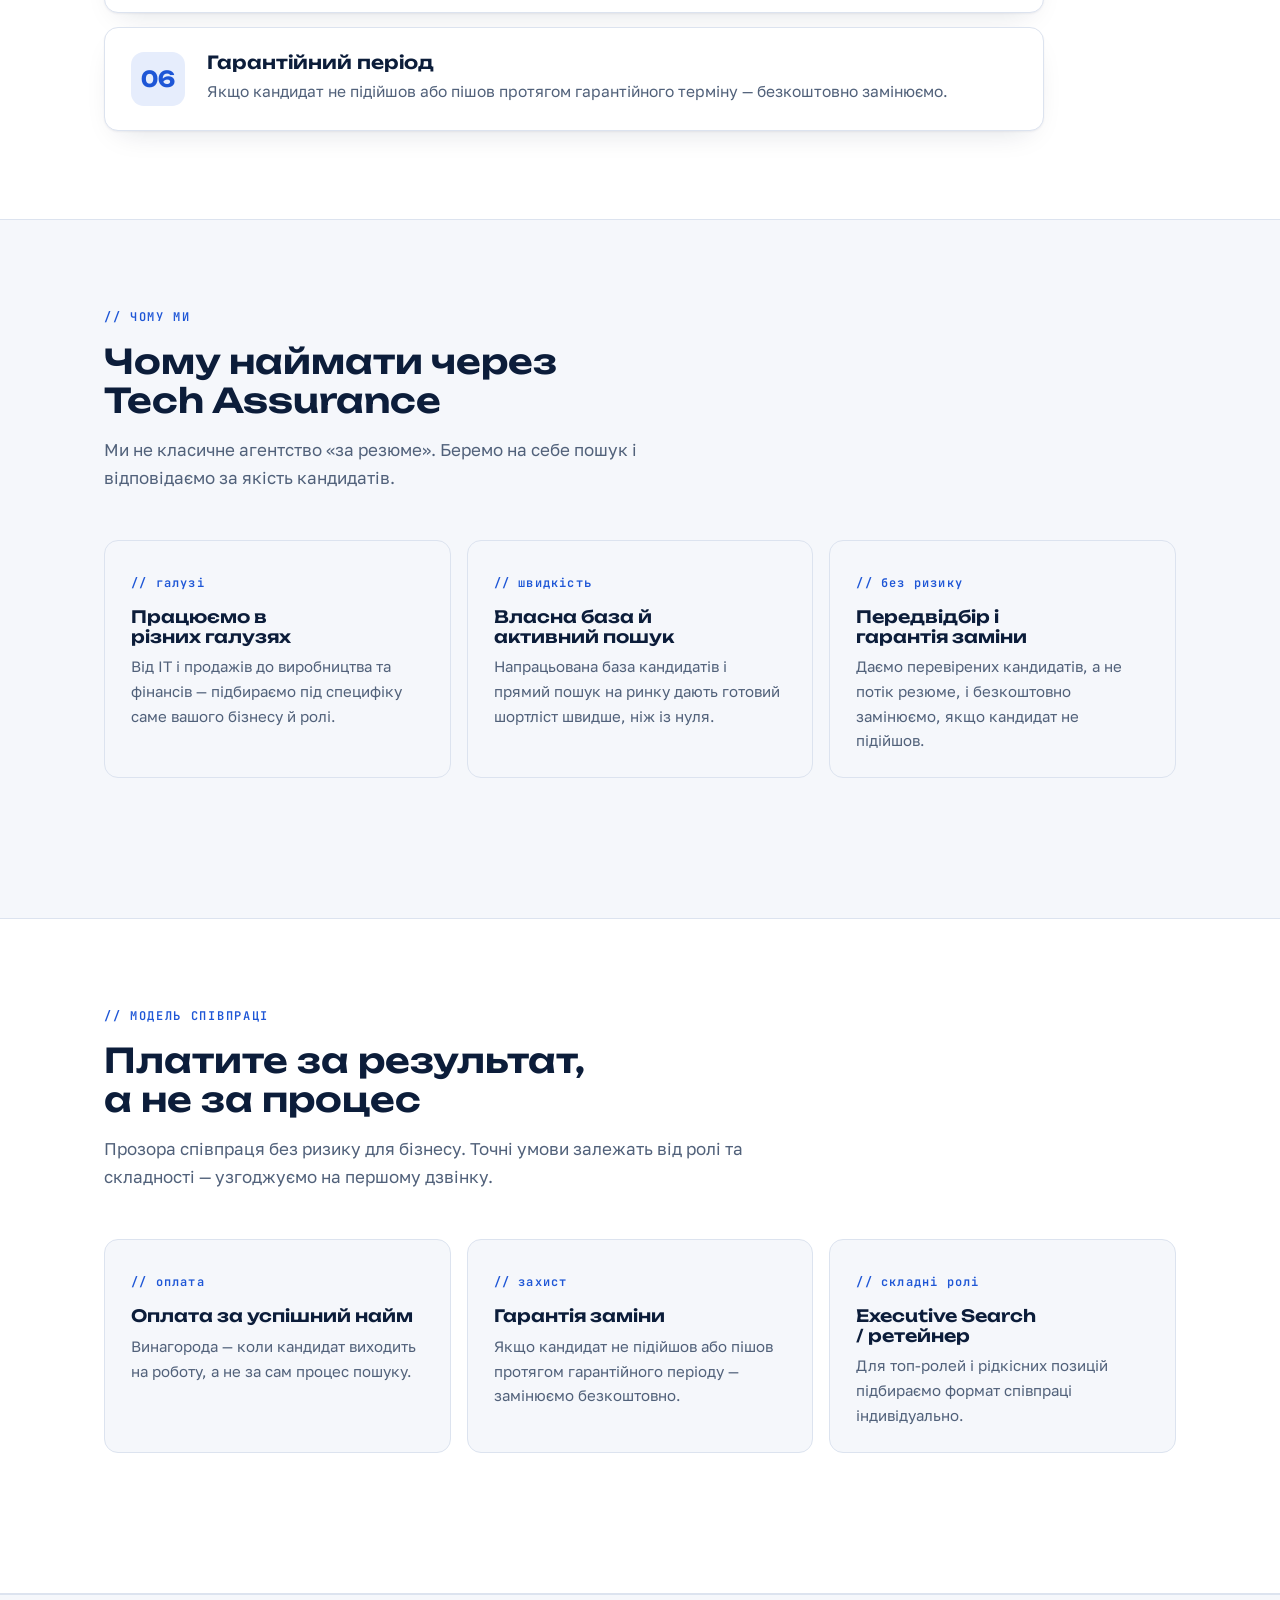
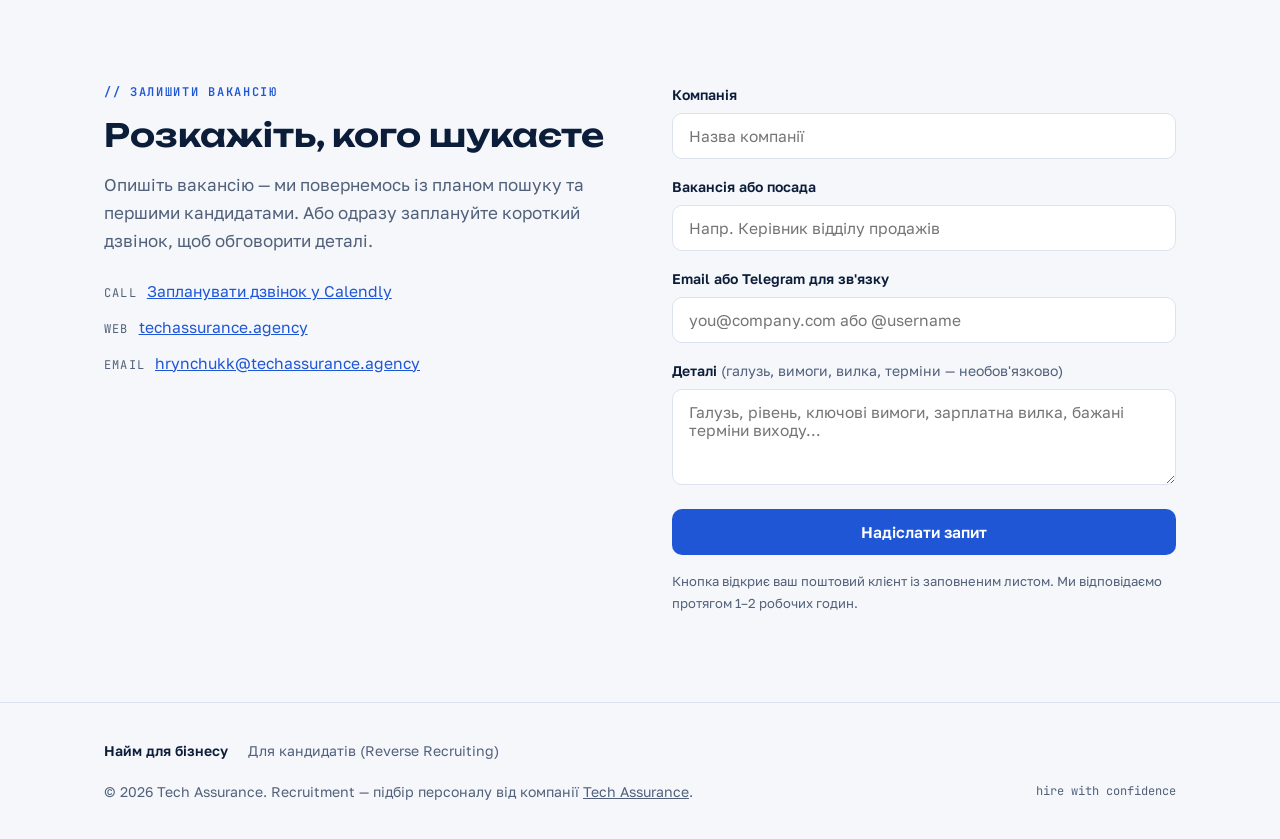
==== commit f11c9ac3: "Swap "mass recruitment" service for HR-process setup Replace the "Масовий рекрутинг" service card wi" ====
--- a/index.html
+++ b/index.html
@@ -113,7 +113,7 @@
       <div class="section-head reveal">
         <span class="eyebrow">// послуги</span>
         <h2 id="services-title">Формати співпраці під вашу задачу</h2>
-        <p>Один підбір, пошук керівника чи масштабування команди — беремо задачу будь-якого обсягу.</p>
+        <p>Один підбір, пошук керівника чи налаштування найму в компанії — беремо задачу будь-якого рівня.</p>
       </div>
       <div class="hire-cards">
         <div class="hire-card reveal">
@@ -127,9 +127,9 @@
           <p>Прямий пошук керівників і рідкісних спеціалістів (C-level, head-of) із конфіденційним підходом.</p>
         </div>
         <div class="hire-card reveal">
-          <span class="num">// обсяг</span>
-          <h3>Масовий рекрутинг</h3>
-          <p>Швидке закриття багатьох однотипних позицій під відкриття локації чи масштабування команди.</p>
+          <span class="num">// hr-процеси</span>
+          <h3>Налаштування HR-процесів</h3>
+          <p>Вибудовуємо найм усередині компанії: воронка підбору, оцінка кандидатів, структура співбесід та онбординг нових людей.</p>
         </div>
       </div>
     </div>
